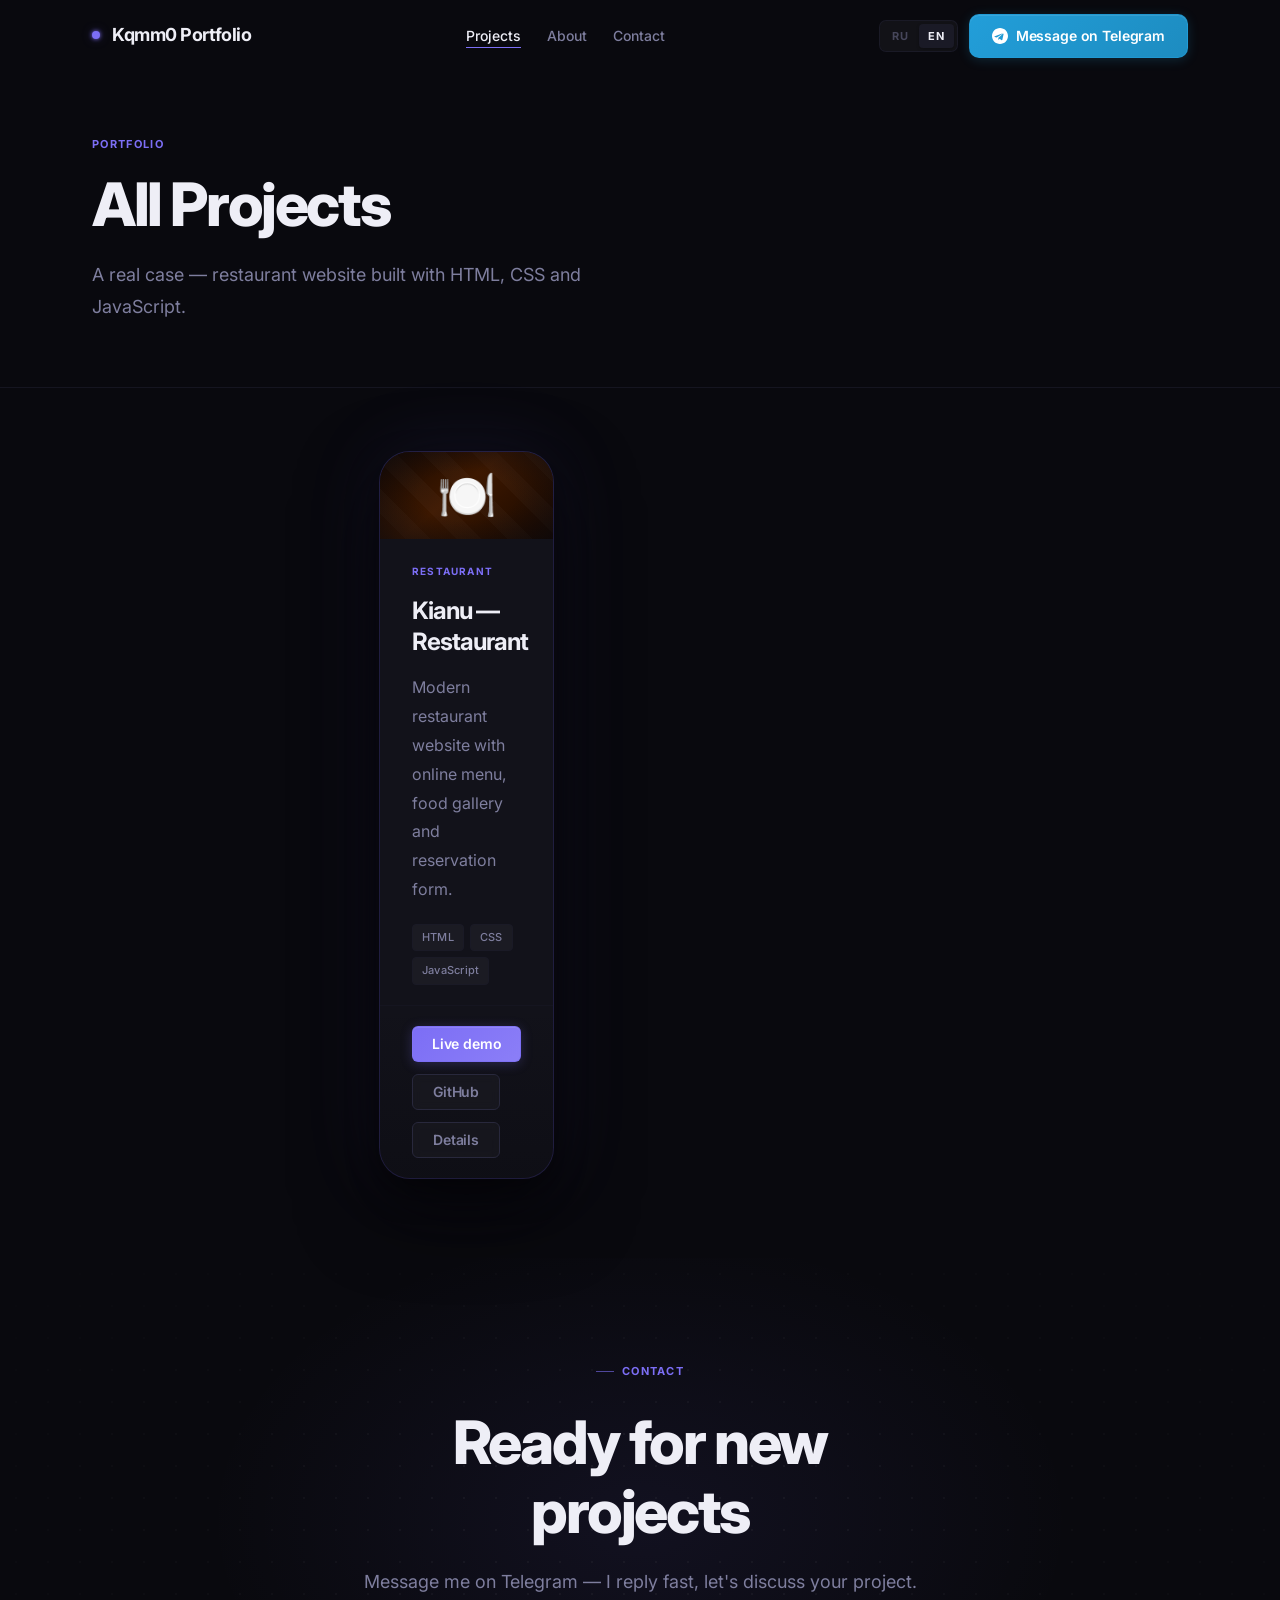
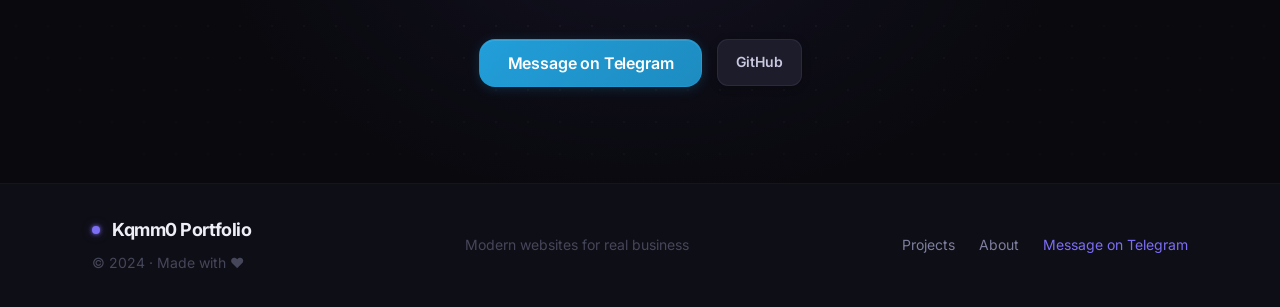
==== projects.html @ 96fc915a "portfolio initial" ====
<!DOCTYPE html>
<html lang="ru">
<head>
  <meta charset="UTF-8">
  <meta name="viewport" content="width=device-width, initial-scale=1.0">
  <meta name="description" content="Все проекты веб-разработчика. Лендинги, бизнес-сайты, сайты для ресторанов.">

  <title>Проекты — Dev Portfolio</title>

  <link rel="icon" href="data:image/svg+xml,<svg xmlns='http://www.w3.org/2000/svg' viewBox='0 0 100 100'><circle cx='50' cy='50' r='45' fill='%237c6ef5'/><text y='.9em' x='50%' text-anchor='middle' font-size='55' fill='white'>⬡</text></svg>">

  <link rel="preconnect" href="https://fonts.googleapis.com">
  <link rel="preconnect" href="https://fonts.gstatic.com" crossorigin>
  <link href="https://fonts.googleapis.com/css2?family=Inter:wght@300;400;500;600;700&display=swap" rel="stylesheet">

  <link rel="stylesheet" href="css/variables.css">
  <link rel="stylesheet" href="css/components.css">
  <link rel="stylesheet" href="css/style.css">
  <link rel="stylesheet" href="css/responsive.css">
</head>
<body>

  <!-- ============================================
       HEADER (identical to index.html)
       ============================================ -->
  <header class="header" role="banner">
    <div class="header__inner">

      <a href="index.html" class="logo" aria-label="На главную">
        <span class="logo__dot"></span>
        <span>Kqmm0 <strong>Portfolio</strong></span>
      </a>

      <nav class="nav" role="navigation" aria-label="Основная навигация">
        <ul class="nav__links">
          <li><a href="projects.html" class="nav__link active" data-i18n="nav.projects">Проекты</a></li>
          <li><a href="index.html#about" class="nav__link" data-i18n="nav.about">Обо мне</a></li>
          <li><a href="index.html#contact" class="nav__link" data-i18n="nav.contact">Контакт</a></li>
        </ul>
      </nav>

      <div class="header__actions">
        <div class="lang-switcher" role="group" aria-label="Язык / Language">
          <button class="lang-btn active" data-lang="ru" aria-label="Русский">RU</button>
          <button class="lang-btn" data-lang="en" aria-label="English">EN</button>
        </div>

        <a href="https://t.me/Wrotich" target="_blank" rel="noopener"
           class="btn btn--tg" aria-label="Написать в Telegram">
          <svg width="16" height="16" viewBox="0 0 24 24" fill="currentColor" aria-hidden="true">
            <path d="M12 0C5.373 0 0 5.373 0 12s5.373 12 12 12 12-5.373 12-12S18.627 0 12 0zm5.562 8.248l-2.018 9.51c-.145.658-.537.818-1.084.508l-3-2.21-1.447 1.394c-.16.16-.295.295-.605.295l.213-3.053 5.56-5.023c.242-.213-.054-.333-.373-.12L7.09 14.408 4.117 13.5c-.643-.204-.657-.643.136-.953l10.91-4.206c.537-.196 1.006.131.829.907z"/>
          </svg>
          <span data-i18n="nav.cta">Написать в Telegram</span>
        </a>

        <button class="burger" aria-label="Открыть меню">
          <span class="burger__line"></span>
          <span class="burger__line"></span>
          <span class="burger__line"></span>
        </button>
      </div>
    </div>
  </header>

  <!-- Mobile nav -->
  <nav class="mobile-nav" aria-label="Мобильная навигация">
    <a href="projects.html" class="mobile-nav__link" data-i18n="nav.projects">Проекты</a>
    <a href="index.html#about" class="mobile-nav__link" data-i18n="nav.about">Обо мне</a>
    <a href="index.html#contact" class="mobile-nav__link" data-i18n="nav.contact">Контакт</a>
    <a href="https://t.me/Wrotich" target="_blank" rel="noopener"
       class="btn btn--tg" style="margin-top:1.5rem;" data-i18n="nav.cta">Написать в Telegram</a>
  </nav>


  <main>

    <!-- ============================================
         PAGE HERO
         ============================================ -->
    <section class="page-hero">
      <div class="container">
        <p class="page-hero__label" data-i18n="projects.label">Портфолио</p>
        <h1 class="page-hero__title" data-i18n="projects.title">Все проекты</h1>
        <p class="page-hero__sub" data-i18n="projects.sub">
          Учебные кейсы и реальные проекты — от идеи до готового сайта.
        </p>
      </div>
    </section>


    <!-- ============================================
         PROJECTS GRID
         ============================================ -->
    <section class="projects-section" aria-labelledby="projects-grid-label">
      <div class="container">
        <h2 id="projects-grid-label" class="sr-only">Список проектов</h2>

        <!-- Single featured project — rendered by render-projects.js -->
        <div class="projects-grid projects-grid--showcase projects-grid--page-showcase"
             data-projects-grid="all" aria-live="polite">
        </div>

      </div>
    </section>


    <!-- ============================================
         BOTTOM CTA
         ============================================ -->
    <section class="contact" style="padding-block: var(--sp-24);" aria-label="Контакт">
      <div class="container">
        <div class="contact__inner">
          <span class="section-label reveal" data-i18n="contact.label">Контакт</span>
          <h2 class="contact__title reveal" data-i18n="contact.title">Готов к новым<br>проектам</h2>
          <p class="contact__sub reveal reveal-delay-1" data-i18n="contact.sub">
            Напишите мне в Telegram — отвечу быстро, обсудим ваш проект.
          </p>
          <div class="contact__links reveal reveal-delay-2">
            <a href="https://t.me/Wrotich" target="_blank" rel="noopener"
               class="btn btn--tg btn--lg" data-i18n="contact.tg">
              <svg width="20" height="20" viewBox="0 0 24 24" fill="currentColor" aria-hidden="true">
                <path d="M12 0C5.373 0 0 5.373 0 12s5.373 12 12 12 12-5.373 12-12S18.627 0 12 0zm5.562 8.248l-2.018 9.51c-.145.658-.537.818-1.084.508l-3-2.21-1.447 1.394c-.16.16-.295.295-.605.295l.213-3.053 5.56-5.023c.242-.213-.054-.333-.373-.12L7.09 14.408 4.117 13.5c-.643-.204-.657-.643.136-.953l10.91-4.206c.537-.196 1.006.131.829.907z"/>
              </svg>
              Написать в Telegram
            </a>
            <a href="https://github.com/Kqmm0" target="_blank" rel="noopener"
               class="social-link social-link--gh" data-i18n="contact.gh">
              <svg width="20" height="20" viewBox="0 0 24 24" fill="currentColor" aria-hidden="true">
                <path d="M12 0C5.374 0 0 5.373 0 12c0 5.302 3.438 9.8 8.207 11.387.599.111.793-.261.793-.577v-2.234c-3.338.726-4.033-1.416-4.033-1.416-.546-1.387-1.333-1.756-1.333-1.756-1.089-.745.083-.729.083-.729 1.205.084 1.839 1.237 1.839 1.237 1.07 1.834 2.807 1.304 3.492.997.107-.775.418-1.305.762-1.604-2.665-.305-5.467-1.334-5.467-5.931 0-1.311.469-2.381 1.236-3.221-.124-.303-.535-1.524.117-3.176 0 0 1.008-.322 3.301 1.23A11.509 11.509 0 0 1 12 5.803c1.02.005 2.047.138 3.006.404 2.291-1.552 3.297-1.23 3.297-1.23.653 1.653.242 2.874.118 3.176.77.84 1.235 1.911 1.235 3.221 0 4.609-2.807 5.624-5.479 5.921.43.372.823 1.102.823 2.222v3.293c0 .319.192.694.801.576C20.566 21.797 24 17.3 24 12c0-6.627-5.373-12-12-12z"/>
              </svg>
              GitHub
            </a>
          </div>
        </div>
      </div>
    </section>

  </main>


  <!-- ============================================
       FOOTER
       ============================================ -->
  <footer class="footer" role="contentinfo">
    <div class="container">
      <div class="footer__inner">
        <div class="footer__left">
          <a href="index.html" class="logo">
            <span class="logo__dot" aria-hidden="true"></span>
            <span>Kqmm0 <strong>Portfolio</strong></span>
          </a>
          <p class="footer__copy" data-i18n="footer.copy">© 2024 · Сделано с ♥</p>
        </div>
        <p class="footer__copy" data-i18n="footer.tagline" style="color:var(--text-muted)">
          Современные сайты для реального бизнеса
        </p>
        <nav class="footer__links" aria-label="Footer navigation">
          <a href="projects.html" class="footer__link" data-i18n="nav.projects">Проекты</a>
          <a href="index.html#about" class="footer__link" data-i18n="nav.about">Обо мне</a>
          <a href="https://t.me/Wrotich" target="_blank" rel="noopener"
             class="footer__link" style="color:var(--accent)" data-i18n="nav.cta">Telegram</a>
        </nav>
      </div>
    </div>
  </footer>

  <button class="scroll-top" aria-label="Вернуться наверх">↑</button>

  <!-- Visually hidden utility class for accessibility -->
  <style>.sr-only{position:absolute;width:1px;height:1px;padding:0;margin:-1px;overflow:hidden;clip:rect(0,0,0,0);white-space:nowrap;border:0}</style>

  <script src="data/projects-data.js"></script>
  <script src="js/utils.js"></script>
  <script src="js/i18n.js"></script>
  <script src="js/render-projects.js"></script>
  <script src="js/main.js"></script>

</body>
</html>
---- css/variables.css ----
/* ============================================
   DESIGN SYSTEM — CSS CUSTOM PROPERTIES
   ============================================ */

:root {
  /* --- Backgrounds --- */
  --bg-primary:    #09090e;
  --bg-secondary:  #0e0e16;
  --bg-card:       #12121a;
  --bg-card-hover: #17172280;
  --bg-elevated:   #1a1a26;

  /* --- Borders --- */
  --border:        #1a1a26;
  --border-soft:   #151520;
  --border-hover:  #28283c;
  --border-accent: rgba(124, 110, 245, 0.3);
  --border-accent-strong: rgba(124, 110, 245, 0.55);

  /* --- Accent — violet --- */
  --accent:        #7c6ef5;
  --accent-hover:  #9585f7;
  --accent-bright: #a89ff9;
  --accent-dim:    #5e52c0;
  --accent-soft:   rgba(124, 110, 245, 0.10);
  --accent-mid:    rgba(124, 110, 245, 0.18);
  --accent-glow:   rgba(124, 110, 245, 0.28);
  --accent-rgb:    124, 110, 245;

  /* --- Gradients --- */
  --gradient-accent:  linear-gradient(135deg, var(--accent) 0%, var(--accent-bright) 100%);
  --gradient-card:    linear-gradient(160deg, rgba(124,110,245,0.06) 0%, transparent 60%);
  --gradient-hero:    radial-gradient(ellipse 80% 60% at 60% 0%, rgba(124,110,245,0.12) 0%, transparent 70%);

  /* --- Text --- */
  --text-primary:   #eeeef6;
  --text-secondary: #7e7e9e;
  --text-muted:     #46465a;
  --text-inverse:   #09090e;

  /* --- Typography --- */
  --font:      'Inter', system-ui, -apple-system, sans-serif;
  --font-mono: 'JetBrains Mono', 'Fira Code', monospace;

  --text-xs:   0.72rem;
  --text-sm:   0.875rem;
  --text-base: 1rem;
  --text-lg:   1.125rem;
  --text-xl:   1.25rem;
  --text-2xl:  1.5rem;
  --text-3xl:  2rem;
  --text-4xl:  2.75rem;
  --text-5xl:  3.75rem;
  --text-6xl:  5rem;

  --weight-light:    300;
  --weight-normal:   400;
  --weight-medium:   500;
  --weight-semibold: 600;
  --weight-bold:     700;
  --weight-black:    800;

  --leading-tight:  1.15;
  --leading-snug:   1.3;
  --leading-normal: 1.6;
  --leading-loose:  1.8;

  --tracking-tight:  -0.04em;
  --tracking-snug:   -0.025em;
  --tracking-base:   -0.01em;
  --tracking-wide:    0.06em;

  /* --- Spacing scale --- */
  --sp-1:  0.25rem;
  --sp-2:  0.5rem;
  --sp-3:  0.75rem;
  --sp-4:  1rem;
  --sp-5:  1.25rem;
  --sp-6:  1.5rem;
  --sp-8:  2rem;
  --sp-10: 2.5rem;
  --sp-12: 3rem;
  --sp-16: 4rem;
  --sp-20: 5rem;
  --sp-24: 6rem;
  --sp-32: 8rem;

  /* --- Layout --- */
  --container-max: 1160px;
  --container-pad: clamp(1.25rem, 4vw, 2rem);
  --header-h:      72px;

  /* --- Border radius --- */
  --r-xs:   4px;
  --r-sm:   6px;
  --r-md:   10px;
  --r-lg:   16px;
  --r-xl:   22px;
  --r-2xl:  30px;
  --r-full: 9999px;

  /* --- Shadows --- */
  --shadow-xs:     0 1px 3px rgba(0,0,0,0.4);
  --shadow-sm:     0 2px 8px rgba(0,0,0,0.45);
  --shadow-md:     0 6px 24px rgba(0,0,0,0.55);
  --shadow-lg:     0 16px 48px rgba(0,0,0,0.65);
  --shadow-xl:     0 24px 64px rgba(0,0,0,0.7);
  --shadow-card:   0 8px 40px rgba(0,0,0,0.5), 0 2px 8px rgba(0,0,0,0.3);
  --shadow-accent: 0 0 48px rgba(124,110,245,0.2), 0 8px 32px rgba(124,110,245,0.12);

  /* --- Transitions --- */
  --ease:        cubic-bezier(0.22, 1, 0.36, 1);
  --ease-in:     cubic-bezier(0.4, 0, 1, 1);
  --ease-out:    cubic-bezier(0, 0, 0.2, 1);
  --t-fast:      140ms ease;
  --t-base:      240ms ease;
  --t-slow:      380ms ease;
  --t-spring:    450ms var(--ease);
  --t-spring-fast: 280ms var(--ease);
}
---- css/components.css ----
/* ============================================
   REUSABLE COMPONENTS — PREMIUM EDITION
   ============================================ */

/* =====================
   BUTTONS
   ===================== */

.btn {
  display: inline-flex;
  align-items: center;
  justify-content: center;
  gap: 8px;
  font-family: var(--font);
  font-size: var(--text-sm);
  font-weight: var(--weight-semibold);
  line-height: 1;
  letter-spacing: -0.01em;
  white-space: nowrap;
  border-radius: var(--r-md);
  padding: 13px 22px;
  border: 1px solid transparent;
  cursor: pointer;
  position: relative;
  overflow: hidden;
  text-decoration: none;
  transition:
    background var(--t-base),
    color var(--t-fast),
    border-color var(--t-fast),
    box-shadow var(--t-base),
    transform var(--t-spring-fast);
  -webkit-tap-highlight-color: transparent;
}

.btn:active { transform: scale(0.96) !important; }

/* Shine sweep pseudo — used by primary & tg */
.btn--primary::after,
.btn--tg::after {
  content: '';
  position: absolute;
  top: 0;
  left: -120%;
  width: 55%;
  height: 100%;
  background: linear-gradient(90deg, transparent, rgba(255,255,255,0.18), transparent);
  transform: skewX(-20deg);
  transition: left 550ms var(--ease);
  pointer-events: none;
}

.btn--primary:hover::after,
.btn--tg:hover::after {
  left: 160%;
}

/* --- Primary --- */
.btn--primary {
  background: linear-gradient(135deg, var(--accent) 0%, #8b7ef7 100%);
  color: #fff;
  border-color: rgba(124, 110, 245, 0.6);
  box-shadow: 0 2px 12px rgba(124,110,245,0.25), inset 0 1px 0 rgba(255,255,255,0.1);
}

.btn--primary:hover {
  background: linear-gradient(135deg, #8b7ef7 0%, var(--accent-bright) 100%);
  border-color: rgba(165, 153, 249, 0.5);
  box-shadow: 0 8px 32px rgba(124,110,245,0.45), 0 0 0 1px rgba(124,110,245,0.3), inset 0 1px 0 rgba(255,255,255,0.15);
  transform: translateY(-2px);
}

/* --- Ghost --- */
.btn--ghost {
  background: rgba(255,255,255,0.03);
  color: var(--text-secondary);
  border-color: var(--border-hover);
  backdrop-filter: blur(4px);
}

.btn--ghost:hover {
  color: var(--text-primary);
  border-color: var(--border-accent);
  background: var(--accent-soft);
  box-shadow: 0 0 0 1px rgba(124,110,245,0.15);
  transform: translateY(-1px);
}

/* --- Outline --- */
.btn--outline {
  background: transparent;
  color: var(--accent);
  border-color: var(--accent);
}

.btn--outline:hover {
  background: var(--accent);
  color: #fff;
  box-shadow: var(--shadow-accent);
  transform: translateY(-2px);
}

/* --- Telegram --- */
.btn--tg {
  background: linear-gradient(135deg, #229ED9 0%, #1d8cc0 100%);
  color: #fff;
  border-color: rgba(34, 158, 217, 0.5);
  box-shadow: 0 2px 12px rgba(34,158,217,0.2), inset 0 1px 0 rgba(255,255,255,0.1);
}

.btn--tg:hover {
  background: linear-gradient(135deg, #2ab3ef 0%, #229ED9 100%);
  box-shadow: 0 8px 32px rgba(34,158,217,0.45), 0 0 0 1px rgba(34,158,217,0.3);
  transform: translateY(-2px);
}

/* --- Sizes --- */
.btn--sm {
  font-size: var(--text-xs);
  padding: 8px 14px;
  border-radius: var(--r-sm);
  gap: 6px;
}

.btn--lg {
  font-size: var(--text-base);
  padding: 15px 28px;
  border-radius: var(--r-lg);
  gap: 10px;
}

/* =====================
   PROJECT CARD
   ===================== */

.card {
  background: var(--bg-card);
  border-radius: var(--r-xl);
  overflow: hidden;
  display: flex;
  flex-direction: column;
  position: relative;

  /* outer border via box-shadow instead of border — allows gradient hover trick */
  box-shadow: 0 0 0 1px var(--border), var(--shadow-sm);
  transition:
    box-shadow var(--t-spring),
    transform var(--t-spring);
}

/* Gradient border glow on hover */
.card::before {
  content: '';
  position: absolute;
  inset: 0;
  border-radius: var(--r-xl);
  background: var(--gradient-card);
  opacity: 0;
  transition: opacity var(--t-base);
  pointer-events: none;
  z-index: 0;
}

.card:hover {
  transform: translateY(-8px) scale(1.005);
  box-shadow:
    0 0 0 1px rgba(124,110,245,0.35),
    0 24px 64px rgba(0,0,0,0.65),
    0 8px 24px rgba(0,0,0,0.4),
    0 0 48px rgba(124,110,245,0.10);
}

.card:hover::before {
  opacity: 1;
}

/* Thumbnail */
.card__thumb {
  width: 100%;
  aspect-ratio: 16/9;
  overflow: hidden;
  position: relative;
  flex-shrink: 0;
  z-index: 1;
}

.card__thumb img {
  width: 100%;
  height: 100%;
  object-fit: cover;
  transition: transform var(--t-slow);
}

.card:hover .card__thumb img {
  transform: scale(1.06);
}

/* Bottom gradient overlay on thumb */
.card__thumb::after {
  content: '';
  position: absolute;
  bottom: 0; left: 0; right: 0;
  height: 40%;
  background: linear-gradient(to top, rgba(18,18,26,0.8) 0%, transparent 100%);
  opacity: 0;
  transition: opacity var(--t-base);
  pointer-events: none;
}

.card:hover .card__thumb::after {
  opacity: 1;
}

/* Placeholder thumbnail */
.card__thumb--placeholder {
  display: flex;
  align-items: center;
  justify-content: center;
  font-size: 3rem;
}

/* Card body */
.card__body {
  padding: var(--sp-5) var(--sp-5) var(--sp-4);
  flex: 1;
  display: flex;
  flex-direction: column;
  gap: var(--sp-3);
  position: relative;
  z-index: 1;
}

.card__category {
  font-size: 10px;
  font-weight: var(--weight-bold);
  color: var(--accent);
  text-transform: uppercase;
  letter-spacing: 0.12em;
}

.card__title {
  font-size: var(--text-xl);
  font-weight: var(--weight-bold);
  color: var(--text-primary);
  letter-spacing: var(--tracking-snug);
  line-height: var(--leading-snug);
  transition: color var(--t-fast);
}

.card:hover .card__title {
  color: #fff;
}

.card__desc {
  font-size: var(--text-sm);
  color: var(--text-secondary);
  line-height: var(--leading-loose);
  flex: 1;
}

.card__stack {
  display: flex;
  flex-wrap: wrap;
  gap: 6px;
  margin-top: var(--sp-1);
}

/* Card footer */
.card__footer {
  display: flex;
  align-items: center;
  gap: var(--sp-2);
  padding: var(--sp-4) var(--sp-5);
  border-top: 1px solid var(--border-soft);
  flex-wrap: wrap;
  position: relative;
  z-index: 1;
  background: linear-gradient(to bottom, transparent, rgba(9,9,14,0.4));
}

/* =====================
   TAGS / BADGES
   ===================== */

.tag {
  display: inline-flex;
  align-items: center;
  font-size: 11px;
  font-weight: var(--weight-medium);
  color: var(--text-secondary);
  background: rgba(255,255,255,0.04);
  border: 1px solid var(--border);
  border-radius: var(--r-xs);
  padding: 4px 9px;
  letter-spacing: 0.02em;
  transition: color var(--t-fast), background var(--t-fast), border-color var(--t-fast);
}

.tag:hover {
  color: var(--text-primary);
  background: var(--accent-soft);
  border-color: var(--border-accent);
}

.tag--accent {
  color: var(--accent-bright);
  background: var(--accent-soft);
  border-color: var(--border-accent);
}

/* =====================
   SERVICE CARD
   ===================== */

.service-card {
  background: var(--bg-card);
  border-radius: var(--r-lg);
  padding: var(--sp-6) var(--sp-5); /* uniform horizontal padding */
  display: flex;
  flex-direction: column;
  gap: 0; /* remove gap — controlled per-child with margin for pixel-perfect alignment */
  position: relative;
  overflow: hidden;
  box-shadow: 0 0 0 1px var(--border);
  transition:
    box-shadow var(--t-spring),
    transform var(--t-spring),
    background var(--t-base);
}

/* Top accent line — appears on hover */
.service-card::before {
  content: '';
  position: absolute;
  top: 0; left: 0; right: 0;
  height: 1px;
  background: linear-gradient(90deg, transparent 0%, var(--accent) 50%, transparent 100%);
  opacity: 0;
  transition: opacity var(--t-base);
}

/* Inner glow */
.service-card::after {
  content: '';
  position: absolute;
  top: -40px;
  left: 50%;
  transform: translateX(-50%);
  width: 120px;
  height: 80px;
  background: radial-gradient(ellipse, rgba(124,110,245,0.15) 0%, transparent 70%);
  opacity: 0;
  transition: opacity var(--t-slow);
  pointer-events: none;
}

.service-card:hover {
  background: var(--bg-elevated);
  box-shadow: 0 0 0 1px rgba(124,110,245,0.2), 0 12px 40px rgba(0,0,0,0.4);
  transform: translateY(-4px);
}

.service-card:hover::before {
  opacity: 1;
}

.service-card:hover::after {
  opacity: 1;
}

.service-card__icon {
  width: 46px;
  height: 46px;
  flex-shrink: 0;
  border-radius: var(--r-md);
  background: var(--accent-soft);
  border: 1px solid var(--border-accent);
  display: flex;
  align-items: center;
  justify-content: center;
  font-size: 1.2rem;
  line-height: 1;
  transition: transform var(--t-spring), background var(--t-base), box-shadow var(--t-base);
  position: relative;
  z-index: 1;
  /* fixed bottom margin → title starts at the same Y in every card */
  margin-bottom: var(--sp-5);
}

.service-card:hover .service-card__icon {
  transform: scale(1.12) rotate(-4deg);
  background: var(--accent-mid);
  box-shadow: 0 0 20px rgba(124,110,245,0.25);
}

.service-card__title {
  font-size: var(--text-base);
  font-weight: var(--weight-semibold);
  color: var(--text-primary);
  letter-spacing: var(--tracking-base);
  line-height: var(--leading-snug);   /* 1.3 — predictable line height */
  /* Reserve exactly 2 lines of space so descriptions align across all cards
     regardless of whether the title wraps: 1.3 × 2 × 1em = 2.6em          */
  min-height: 2.6em;
  margin-bottom: var(--sp-3);
  position: relative;
  z-index: 1;
}

.service-card__desc {
  font-size: var(--text-sm);
  color: var(--text-secondary);
  line-height: var(--leading-loose);
  flex: 1;          /* pushes nothing down, but fills remaining card height */
  position: relative;
  z-index: 1;
}

/* =====================
   PLACEHOLDER IMAGES
   ===================== */

.placeholder-img {
  width: 100%;
  height: 100%;
  display: flex;
  align-items: center;
  justify-content: center;
  font-size: 3rem;
  position: relative;
  overflow: hidden;
}

.placeholder-img::before {
  content: '';
  position: absolute;
  inset: 0;
  background: repeating-linear-gradient(
    45deg,
    transparent,
    transparent 18px,
    rgba(255,255,255,0.025) 18px,
    rgba(255,255,255,0.025) 36px
  );
  pointer-events: none;
}

/* Radial vignette */
.placeholder-img::after {
  content: '';
  position: absolute;
  inset: 0;
  background: radial-gradient(ellipse at center, transparent 40%, rgba(9,9,14,0.6) 100%);
  pointer-events: none;
}

.placeholder-img--restaurant {
  background: linear-gradient(140deg, #180800 0%, #3d1800 45%, #180800 100%);
}

.placeholder-img--edu {
  background: linear-gradient(140deg, #040c1e 0%, #0c2248 45%, #040c1e 100%);
}

.placeholder-img--landing {
  background: linear-gradient(140deg, #0a0016 0%, #250040 45%, #0a0016 100%);
}

.placeholder-img--default {
  background: linear-gradient(140deg, var(--bg-secondary) 0%, var(--bg-elevated) 100%);
}

/* =====================
   SOCIAL LINK
   ===================== */

.social-link {
  display: inline-flex;
  align-items: center;
  gap: var(--sp-2);
  font-size: var(--text-sm);
  font-weight: var(--weight-medium);
  color: var(--text-secondary);
  padding: 11px 18px;
  border-radius: var(--r-md);
  box-shadow: 0 0 0 1px var(--border);
  background: var(--bg-card);
  transition:
    color var(--t-fast),
    box-shadow var(--t-base),
    background var(--t-fast),
    transform var(--t-spring-fast);
}

.social-link:hover {
  color: var(--text-primary);
  background: var(--bg-elevated);
  box-shadow: 0 0 0 1px var(--border-hover), 0 4px 16px rgba(0,0,0,0.3);
  transform: translateY(-2px);
}

.social-link--tg:hover {
  color: #4cc9f8;
  box-shadow: 0 0 0 1px rgba(34,158,217,0.35), 0 4px 20px rgba(34,158,217,0.15);
}

.social-link--gh {
  color: #c8c8e0;
  font-weight: var(--weight-semibold);
  background: #1c1c2a;
  box-shadow: 0 0 0 1px #2a2a3e, 0 2px 8px rgba(0,0,0,0.35);
}

.social-link--gh:hover {
  color: #ffffff;
  background: #22223a;
  box-shadow:
    0 0 0 1px #3a3a56,
    0 0 18px rgba(180,170,255,0.10),
    0 6px 20px rgba(0,0,0,0.4);
  transform: translateY(-3px);
}

/* =====================
   SCROLL TO TOP
   ===================== */

.scroll-top {
  position: fixed;
  bottom: var(--sp-6);
  right: var(--sp-6);
  z-index: 50;
  width: 44px;
  height: 44px;
  border-radius: var(--r-full);
  background: var(--bg-elevated);
  box-shadow: 0 0 0 1px var(--border-hover), 0 4px 16px rgba(0,0,0,0.4);
  color: var(--text-secondary);
  display: flex;
  align-items: center;
  justify-content: center;
  cursor: pointer;
  opacity: 0;
  pointer-events: none;
  font-size: 1rem;
  transition:
    opacity var(--t-base),
    transform var(--t-spring),
    background var(--t-fast),
    color var(--t-fast),
    box-shadow var(--t-base);
}

.scroll-top.visible {
  opacity: 1;
  pointer-events: all;
}

.scroll-top:hover {
  background: var(--accent);
  box-shadow: 0 0 0 1px var(--accent), 0 8px 24px rgba(124,110,245,0.4);
  color: #fff;
  transform: translateY(-3px);
}

/* =====================
   PROJECT INFO CARD
   ===================== */

.project-info-card {
  background: var(--bg-card);
  border-radius: var(--r-lg);
  padding: var(--sp-5) var(--sp-6);
  box-shadow: 0 0 0 1px var(--border);
}

.project-info-card__title {
  font-size: 10px;
  font-weight: var(--weight-bold);
  color: var(--text-muted);
  text-transform: uppercase;
  letter-spacing: 0.12em;
  margin-bottom: var(--sp-4);
}

.project-info-card__stack {
  display: flex;
  flex-wrap: wrap;
  gap: var(--sp-2);
}

/* =====================
   LANGUAGE SWITCHER
   ===================== */

.lang-switcher {
  display: flex;
  align-items: center;
  gap: 2px;
  background: rgba(255,255,255,0.04);
  box-shadow: 0 0 0 1px var(--border);
  border-radius: var(--r-sm);
  padding: 3px;
}

.lang-btn {
  font-size: 11px;
  font-weight: var(--weight-bold);
  letter-spacing: 0.06em;
  color: var(--text-muted);
  padding: 5px 9px;
  border-radius: 4px;
  transition: color var(--t-fast), background var(--t-fast);
  cursor: pointer;
  border: none;
  background: none;
  font-family: inherit;
}

.lang-btn.active {
  color: var(--text-primary);
  background: var(--bg-elevated);
  box-shadow: 0 1px 3px rgba(0,0,0,0.3);
}

.lang-btn:hover:not(.active) {
  color: var(--text-secondary);
}

/* =====================
   BURGER MENU
   ===================== */

.burger {
  display: none;
  flex-direction: column;
  gap: 5px;
  padding: var(--sp-2);
  border-radius: var(--r-sm);
  transition: background var(--t-fast);
  cursor: pointer;
  background: none;
  border: none;
}

.burger:hover { background: rgba(255,255,255,0.05); }

.burger__line {
  width: 22px;
  height: 1.5px;
  background: var(--text-secondary);
  border-radius: 2px;
  transition: transform var(--t-base), opacity var(--t-fast), width var(--t-base);
}

.burger.open .burger__line:nth-child(1) { transform: translateY(6.5px) rotate(45deg); }
.burger.open .burger__line:nth-child(2) { opacity: 0; width: 12px; }
.burger.open .burger__line:nth-child(3) { transform: translateY(-6.5px) rotate(-45deg); }

/* =====================
   ABOUT CARD
   ===================== */

.about__card {
  background: var(--bg-card);
  border-radius: var(--r-xl);
  padding: var(--sp-6);
  box-shadow: 0 0 0 1px var(--border), var(--shadow-md);
  width: 100%;
  max-width: 380px;
}

.about__stat-list {
  display: flex;
  flex-direction: column;
  gap: var(--sp-3);
}

.about__stat {
  display: flex;
  align-items: center;
  justify-content: space-between;
  padding: var(--sp-3) var(--sp-4);
  background: var(--bg-secondary);
  border-radius: var(--r-md);
  box-shadow: 0 0 0 1px var(--border-soft);
  transition: background var(--t-fast), box-shadow var(--t-fast);
}

.about__stat:hover {
  background: var(--bg-elevated);
  box-shadow: 0 0 0 1px var(--border);
}

.about__stat-label {
  font-size: var(--text-sm);
  color: var(--text-secondary);
}

.about__stat-value {
  font-size: var(--text-sm);
  font-weight: var(--weight-semibold);
  color: var(--accent-bright);
}

/* =====================
   LOGO
   ===================== */

.logo {
  display: flex;
  align-items: center;
  gap: var(--sp-3);
  font-size: var(--text-lg);
  font-weight: var(--weight-bold);
  letter-spacing: var(--tracking-snug);
  color: var(--text-primary);
  transition: color var(--t-fast);
  flex-shrink: 0;
  text-decoration: none;
}

.logo__dot {
  display: inline-block;
  width: 8px;
  height: 8px;
  border-radius: var(--r-full);
  background: var(--accent);
  box-shadow: 0 0 12px var(--accent-glow), 0 0 4px var(--accent);
  flex-shrink: 0;
  transition: box-shadow var(--t-base);
}

.logo:hover { color: var(--accent-bright); }
.logo:hover .logo__dot {
  box-shadow: 0 0 20px var(--accent-glow), 0 0 8px var(--accent);
}

/* =====================
   MOBILE NAV
   ===================== */

.mobile-nav {
  display: none;
  position: fixed;
  inset: var(--header-h) 0 0 0;
  background: rgba(9,9,14,0.97);
  backdrop-filter: blur(24px);
  -webkit-backdrop-filter: blur(24px);
  z-index: 99;
  padding: var(--sp-8) var(--sp-6);
  flex-direction: column;
  gap: var(--sp-2);
  opacity: 0;
  pointer-events: none;
  transition: opacity var(--t-base);
  border-top: 1px solid var(--border);
}

.mobile-nav.open {
  display: flex;
  opacity: 1;
  pointer-events: all;
}

.mobile-nav__link {
  font-size: var(--text-xl);
  font-weight: var(--weight-semibold);
  color: var(--text-secondary);
  padding: var(--sp-4) 0;
  border-bottom: 1px solid var(--border-soft);
  transition: color var(--t-fast), padding-left var(--t-spring);
  letter-spacing: var(--tracking-snug);
}

.mobile-nav__link:hover {
  color: var(--text-primary);
  padding-left: var(--sp-2);
}
---- css/style.css ----
/* ============================================
   GLOBAL BASE STYLES
   variables.css, components.css, responsive.css
   loaded via <link> in HTML
   ============================================ */

/* --- Reset & Base --- */
*, *::before, *::after {
  box-sizing: border-box;
  margin: 0;
  padding: 0;
}

html {
  font-size: 16px;
  scroll-behavior: smooth;
  -webkit-text-size-adjust: 100%;
}

body {
  font-family: var(--font);
  font-size: var(--text-base);
  font-weight: var(--weight-normal);
  line-height: var(--leading-normal);
  color: var(--text-primary);
  background-color: var(--bg-primary);
  -webkit-font-smoothing: antialiased;
  -moz-osx-font-smoothing: grayscale;
  overflow-x: hidden;
}

img, video {
  display: block;
  max-width: 100%;
  height: auto;
}

a { color: inherit; text-decoration: none; }
ul, ol { list-style: none; }
button { font-family: inherit; cursor: pointer; border: none; background: none; }

/* ============================================
   LAYOUT
   ============================================ */

.container {
  width: 100%;
  max-width: var(--container-max);
  margin-inline: auto;
  padding-inline: var(--container-pad);
}

.section         { padding-block: var(--sp-24); }
.section--lg     { padding-block: var(--sp-32); }
.section--sm     { padding-block: var(--sp-16); }

/* ============================================
   HEADER
   ============================================ */

.header {
  position: fixed;
  top: 0; left: 0; right: 0;
  z-index: 100;
  height: var(--header-h);
  display: flex;
  align-items: center;
  border-bottom: 1px solid transparent;
  transition:
    background var(--t-slow),
    border-color var(--t-slow),
    backdrop-filter var(--t-slow);
}

.header.scrolled {
  background: rgba(9,9,14,0.85);
  backdrop-filter: blur(24px) saturate(160%);
  -webkit-backdrop-filter: blur(24px) saturate(160%);
  border-bottom-color: var(--border-soft);
}

.header__inner {
  display: flex;
  align-items: center;
  justify-content: space-between;
  gap: var(--sp-8);
  width: 100%;
  max-width: var(--container-max);
  margin-inline: auto;
  padding-inline: var(--container-pad);
}

/* Nav */
.nav { display: flex; align-items: center; gap: var(--sp-8); }

.nav__links {
  display: flex;
  align-items: center;
  gap: 2px;
}

.nav__link {
  font-size: var(--text-sm);
  font-weight: var(--weight-medium);
  color: var(--text-secondary);
  padding: 8px 12px;
  border-radius: var(--r-sm);
  transition: color var(--t-fast), background var(--t-fast);
  position: relative;
}

.nav__link::after {
  content: '';
  position: absolute;
  bottom: 4px; left: 12px; right: 12px;
  height: 1px;
  background: var(--accent);
  transform: scaleX(0);
  transform-origin: left;
  transition: transform var(--t-spring-fast);
}

.nav__link:hover {
  color: var(--text-primary);
  background: rgba(255,255,255,0.04);
}

.nav__link:hover::after,
.nav__link.active::after {
  transform: scaleX(1);
}

.nav__link.active { color: var(--text-primary); }

/* Header actions */
.header__actions {
  display: flex;
  align-items: center;
  gap: var(--sp-3);
}

/* ============================================
   HERO SECTION
   ============================================ */

.hero {
  min-height: 100svh;
  display: flex;
  align-items: center;
  padding-top: var(--header-h);
  position: relative;
  overflow: hidden;
}

/* Dot grid — subtle premium texture */
.hero::before {
  content: '';
  position: absolute;
  inset: 0;
  background-image: radial-gradient(
    rgba(255,255,255,0.055) 1px,
    transparent 1px
  );
  background-size: 36px 36px;
  mask-image: radial-gradient(ellipse 80% 80% at 50% 50%, black 40%, transparent 100%);
  -webkit-mask-image: radial-gradient(ellipse 80% 80% at 50% 50%, black 40%, transparent 100%);
  pointer-events: none;
  z-index: 0;
}

/* Ambient violet glow — top right */
.hero__glow-1 {
  position: absolute;
  top: -160px;
  right: -80px;
  width: 700px;
  height: 700px;
  border-radius: 50%;
  background: radial-gradient(circle, rgba(var(--accent-rgb),0.13) 0%, transparent 68%);
  pointer-events: none;
  animation: floatBlob 9s ease-in-out infinite;
  z-index: 0;
}

/* Secondary glow — bottom left */
.hero__glow-2 {
  position: absolute;
  bottom: 60px;
  left: -120px;
  width: 500px;
  height: 500px;
  border-radius: 50%;
  background: radial-gradient(circle, rgba(var(--accent-rgb),0.06) 0%, transparent 70%);
  pointer-events: none;
  animation: floatBlob 12s ease-in-out infinite reverse;
  z-index: 0;
}

@keyframes floatBlob {
  0%, 100% { transform: translate(0, 0) scale(1); }
  33%       { transform: translate(24px, -20px) scale(1.08); }
  66%       { transform: translate(-16px, 16px) scale(0.95); }
}

.hero__inner {
  position: relative;
  z-index: 1;
}

/* Animated badge */
.hero__badge {
  display: inline-flex;
  align-items: center;
  gap: 8px;
  font-size: 11px;
  font-weight: var(--weight-bold);
  letter-spacing: 0.1em;
  text-transform: uppercase;
  color: var(--accent-bright);
  background: linear-gradient(135deg, rgba(124,110,245,0.12), rgba(124,110,245,0.06));
  border: 1px solid var(--border-accent);
  border-radius: var(--r-full);
  padding: 7px 16px;
  margin-bottom: var(--sp-8);
  animation: fadeUp 0.7s var(--ease) both;
  position: relative;
  overflow: hidden;
}

/* Badge shimmer */
.hero__badge::after {
  content: '';
  position: absolute;
  top: 0; left: -100%; bottom: 0;
  width: 60%;
  background: linear-gradient(90deg, transparent, rgba(255,255,255,0.07), transparent);
  animation: badgeShimmer 3.5s ease infinite 1.5s;
}

@keyframes badgeShimmer {
  0%   { left: -100%; }
  40%  { left: 160%; }
  100% { left: 160%; }
}

.hero__badge-dot {
  width: 6px;
  height: 6px;
  border-radius: 50%;
  background: var(--accent);
  box-shadow: 0 0 8px var(--accent);
  animation: pulseDot 2.5s ease infinite;
  flex-shrink: 0;
}

@keyframes pulseDot {
  0%, 100% { opacity: 1; transform: scale(1); box-shadow: 0 0 8px var(--accent); }
  50%       { opacity: 0.6; transform: scale(0.75); box-shadow: 0 0 4px var(--accent); }
}

/* Hero title */
.hero__title {
  font-size: clamp(2.6rem, 6.5vw, var(--text-6xl));
  font-weight: var(--weight-black);
  line-height: var(--leading-tight);
  letter-spacing: var(--tracking-tight);
  color: var(--text-primary);
  max-width: 840px;
  margin-bottom: var(--sp-7);
  animation: fadeUp 0.7s var(--ease) 0.12s both;
}

/* Gradient accent on emphasized word */
.hero__title em,
.hero__title .accent {
  font-style: normal;
  background: linear-gradient(115deg, var(--accent) 0%, var(--accent-bright) 55%, #c4b8ff 100%);
  -webkit-background-clip: text;
  -webkit-text-fill-color: transparent;
  background-clip: text;
}

.hero__sub {
  font-size: clamp(var(--text-base), 1.8vw, var(--text-xl));
  color: var(--text-secondary);
  max-width: 540px;
  line-height: var(--leading-loose);
  margin-bottom: var(--sp-10);
  animation: fadeUp 0.7s var(--ease) 0.24s both;
  font-weight: var(--weight-normal);
}

/* CTA row */
.hero__actions {
  display: flex;
  align-items: center;
  flex-wrap: wrap;
  gap: var(--sp-4);
  animation: fadeUp 0.7s var(--ease) 0.36s both;
}

/* Scroll hint */
.hero__scroll {
  display: flex;
  align-items: center;
  gap: var(--sp-3);
  margin-top: var(--sp-16);
  color: var(--text-muted);
  font-size: var(--text-sm);
  animation: fadeUp 0.7s var(--ease) 0.55s both;
}

.hero__scroll-line {
  width: 36px;
  height: 1px;
  background: linear-gradient(90deg, transparent, var(--border-hover));
}

/* ============================================
   ABOUT SECTION
   ============================================ */

.about {
  background: var(--bg-secondary);
  position: relative;
  overflow: hidden;
}

.about::before {
  content: '';
  position: absolute;
  top: 0; left: 0; right: 0;
  height: 1px;
  background: linear-gradient(90deg, transparent, var(--border-hover), transparent);
}

.about::after {
  content: '';
  position: absolute;
  bottom: 0; left: 0; right: 0;
  height: 1px;
  background: linear-gradient(90deg, transparent, var(--border-hover), transparent);
}

.about__grid {
  display: grid;
  grid-template-columns: 1fr 1fr;
  gap: var(--sp-20);
  align-items: center;
}

.about__label {
  font-size: 11px;
  font-weight: var(--weight-bold);
  color: var(--accent);
  letter-spacing: 0.12em;
  text-transform: uppercase;
  margin-bottom: var(--sp-5);
}

.about__title {
  font-size: clamp(var(--text-2xl), 3.5vw, var(--text-4xl));
  font-weight: var(--weight-bold);
  letter-spacing: var(--tracking-snug);
  line-height: var(--leading-snug);
  margin-bottom: var(--sp-6);
}

.about__text {
  color: var(--text-secondary);
  line-height: var(--leading-loose);
  margin-bottom: var(--sp-4);
  font-size: var(--text-base);
}

.about__skills {
  display: flex;
  flex-wrap: wrap;
  gap: 8px;
  margin-top: var(--sp-6);
}

.about__visual {
  display: flex;
  justify-content: center;
  align-items: center;
}

/* ============================================
   FEATURED PROJECTS
   ============================================ */

.featured {
  padding-block: var(--sp-24);
}

.section-header {
  text-align: center;
  max-width: 600px;
  margin-inline: auto;
  margin-bottom: var(--sp-16);
}

.section-label {
  display: inline-flex;
  align-items: center;
  gap: 8px;
  font-size: 11px;
  font-weight: var(--weight-bold);
  letter-spacing: 0.12em;
  text-transform: uppercase;
  color: var(--accent);
  margin-bottom: var(--sp-4);
}

.section-label::before {
  content: '';
  display: inline-block;
  width: 18px;
  height: 1px;
  background: var(--accent);
  opacity: 0.6;
}

.section-title {
  font-size: clamp(var(--text-2xl), 4vw, var(--text-4xl));
  font-weight: var(--weight-bold);
  letter-spacing: var(--tracking-tight);
  line-height: var(--leading-snug);
  margin-bottom: var(--sp-4);
}

.section-sub {
  color: var(--text-secondary);
  font-size: var(--text-lg);
  line-height: var(--leading-loose);
}

.projects-grid {
  display: grid;
  grid-template-columns: repeat(auto-fill, minmax(340px, 1fr));
  gap: var(--sp-6);
}

.featured__footer {
  text-align: center;
  margin-top: var(--sp-14);
}

/* =====================
   FEATURED SHOWCASE — single dominant project card
   ===================== */

.projects-grid--showcase {
  /* Override the auto-fill grid to a single centred column */
  grid-template-columns: 1fr;
  max-width: 700px;
  margin-inline: auto;
  gap: 0; /* only one card, gap irrelevant */
}

/* Elevate the card visually */
.projects-grid--showcase .card {
  border-radius: var(--r-2xl);
  box-shadow:
    0 0 0 1px rgba(124, 110, 245, 0.18),
    0 24px 64px rgba(0, 0, 0, 0.65),
    0 8px 24px rgba(0, 0, 0, 0.4),
    0 0 60px rgba(124, 110, 245, 0.09);
}

/* Slightly more cinematic image */
.projects-grid--showcase .card__thumb {
  aspect-ratio: 16 / 8;
}

/* More generous body padding */
.projects-grid--showcase .card__body {
  padding: var(--sp-6) var(--sp-8) var(--sp-5);
  gap: var(--sp-4);
}

/* Larger title */
.projects-grid--showcase .card__title {
  font-size: var(--text-2xl);
  letter-spacing: var(--tracking-tight);
}

/* Slightly larger description */
.projects-grid--showcase .card__desc {
  font-size: var(--text-base);
}

/* More spacious footer */
.projects-grid--showcase .card__footer {
  padding: var(--sp-5) var(--sp-8);
  gap: var(--sp-3);
}

/* Bigger footer buttons */
.projects-grid--showcase .card__footer .btn {
  font-size: var(--text-sm);
  padding: 10px 20px;
}

/* On mobile: restore normal radius and padding */
@media (max-width: 480px) {
  .projects-grid--showcase {
    max-width: 100%;
  }

  .projects-grid--showcase .card {
    border-radius: var(--r-xl);
  }

  .projects-grid--showcase .card__body,
  .projects-grid--showcase .card__footer {
    padding-inline: var(--sp-5);
  }
}

/* =====================
   PAGE SHOWCASE — projects.html single-card layout
   Narrower than the hero featured (700px) — feels
   intentional and editorial rather than a grid
   that lost its siblings.
   ===================== */

.projects-grid--page-showcase {
  max-width: 520px;   /* tighter: more gallery / case-study feeling */
  padding-top: var(--sp-4);
}

/* Slightly stronger card presence on the dedicated page */
.projects-grid--page-showcase .card {
  box-shadow:
    0 0 0 1px rgba(124, 110, 245, 0.22),
    0 32px 80px rgba(0, 0, 0, 0.7),
    0 12px 32px rgba(0, 0, 0, 0.45),
    0 0 80px rgba(124, 110, 245, 0.12);
}

/* Give the projects section itself breathing room when it holds one card */
.projects-section:has(.projects-grid--page-showcase) {
  padding-block: var(--sp-12) var(--sp-20);
}

@media (max-width: 480px) {
  .projects-grid--page-showcase {
    max-width: 100%;
    padding-top: 0;
  }
}

/* ============================================
   SERVICES SECTION
   ============================================ */

.services {
  background: var(--bg-secondary);
  position: relative;
  overflow: hidden;
}

.services::before,
.services::after {
  content: '';
  position: absolute;
  left: 0; right: 0;
  height: 1px;
  background: linear-gradient(90deg, transparent, var(--border-hover), transparent);
}

.services::before { top: 0; }
.services::after  { bottom: 0; }

.services-grid {
  display: grid;
  grid-template-columns: repeat(4, 1fr); /* exactly 4 equal columns */
  gap: var(--sp-5);
  margin-top: var(--sp-12);
  align-items: stretch; /* equal card heights within each row */
  max-width: 960px;     /* constrain so cards don't grow too wide */
  margin-inline: auto;  /* centre relative to the section heading */
}

/* ============================================
   CONTACT SECTION
   ============================================ */

.contact {
  padding-block: var(--sp-32);
  position: relative;
  overflow: hidden;
  text-align: center;
}

/* Large ambient glow */
.contact::before {
  content: '';
  position: absolute;
  width: 900px;
  height: 600px;
  border-radius: 50%;
  background: radial-gradient(ellipse, rgba(var(--accent-rgb),0.08) 0%, transparent 68%);
  top: 50%;
  left: 50%;
  transform: translate(-50%,-50%);
  pointer-events: none;
}

/* Dot grid */
.contact::after {
  content: '';
  position: absolute;
  inset: 0;
  background-image: radial-gradient(rgba(255,255,255,0.04) 1px, transparent 1px);
  background-size: 32px 32px;
  mask-image: radial-gradient(ellipse 70% 80% at center, black 20%, transparent 100%);
  -webkit-mask-image: radial-gradient(ellipse 70% 80% at center, black 20%, transparent 100%);
  pointer-events: none;
}

.contact__inner {
  position: relative;
  z-index: 1;
  max-width: 640px;
  margin-inline: auto;
}

.contact__title {
  font-size: clamp(var(--text-3xl), 5vw, var(--text-5xl));
  font-weight: var(--weight-black);
  letter-spacing: var(--tracking-tight);
  line-height: var(--leading-tight);
  margin-bottom: var(--sp-5);
  margin-top: var(--sp-3);
}

.contact__sub {
  font-size: var(--text-lg);
  color: var(--text-secondary);
  margin-bottom: var(--sp-10);
  line-height: var(--leading-loose);
}

.contact__links {
  display: flex;
  justify-content: center;
  align-items: center;
  flex-wrap: wrap;
  gap: var(--sp-4);
}

/* ============================================
   FOOTER
   ============================================ */

.footer {
  border-top: 1px solid var(--border-soft);
  padding-block: var(--sp-8);
  background: var(--bg-secondary);
}

.footer__inner {
  display: flex;
  align-items: center;
  justify-content: space-between;
  gap: var(--sp-6);
  flex-wrap: wrap;
}

.footer__left {
  display: flex;
  flex-direction: column;
  gap: var(--sp-2);
}

.footer__copy {
  font-size: var(--text-sm);
  color: var(--text-muted);
}

.footer__links {
  display: flex;
  align-items: center;
  gap: var(--sp-6);
}

.footer__link {
  font-size: var(--text-sm);
  color: var(--text-secondary);
  transition: color var(--t-fast);
}

.footer__link:hover { color: var(--text-primary); }

/* ============================================
   PROJECTS PAGE
   ============================================ */

.page-hero {
  padding-top: calc(var(--header-h) + var(--sp-16));
  padding-bottom: var(--sp-16);
  border-bottom: 1px solid var(--border-soft);
  position: relative;
}

.page-hero__label {
  font-size: 11px;
  font-weight: var(--weight-bold);
  letter-spacing: 0.12em;
  text-transform: uppercase;
  color: var(--accent);
  margin-bottom: var(--sp-4);
}

.page-hero__title {
  font-size: clamp(var(--text-3xl), 5vw, var(--text-5xl));
  font-weight: var(--weight-black);
  letter-spacing: var(--tracking-tight);
  margin-bottom: var(--sp-5);
  line-height: var(--leading-tight);
}

.page-hero__sub {
  font-size: var(--text-lg);
  color: var(--text-secondary);
  max-width: 500px;
  line-height: var(--leading-loose);
}

.projects-section {
  padding-block: var(--sp-16);
}

/* ============================================
   SINGLE PROJECT PAGE
   ============================================ */

.project-hero {
  padding-top: calc(var(--header-h) + var(--sp-16));
  padding-bottom: var(--sp-12);
}

.project-hero__back {
  display: inline-flex;
  align-items: center;
  gap: var(--sp-2);
  font-size: var(--text-sm);
  font-weight: var(--weight-medium);
  color: var(--text-secondary);
  margin-bottom: var(--sp-8);
  transition: color var(--t-fast), gap var(--t-spring-fast);
  padding: 6px 0;
}

.project-hero__back:hover { color: var(--text-primary); gap: var(--sp-3); }

.project-hero__back svg { transition: transform var(--t-spring-fast); flex-shrink: 0; }
.project-hero__back:hover svg { transform: translateX(-3px); }

.project-hero__meta {
  display: flex;
  align-items: center;
  gap: var(--sp-2);
  margin-bottom: var(--sp-5);
  flex-wrap: wrap;
}

.project-hero__title {
  font-size: clamp(var(--text-3xl), 5.5vw, var(--text-5xl));
  font-weight: var(--weight-black);
  letter-spacing: var(--tracking-tight);
  line-height: var(--leading-tight);
  margin-bottom: var(--sp-5);
}

.project-hero__desc {
  font-size: var(--text-xl);
  color: var(--text-secondary);
  max-width: 620px;
  line-height: var(--leading-loose);
  margin-bottom: var(--sp-8);
}

.project-hero__actions {
  display: flex;
  flex-wrap: wrap;
  gap: var(--sp-3);
}

/* Project preview */
.project-preview {
  padding-bottom: var(--sp-12);
}

.project-preview__img {
  border-radius: var(--r-2xl);
  overflow: hidden;
  box-shadow: 0 0 0 1px var(--border), 0 32px 80px rgba(0,0,0,0.7), 0 0 80px rgba(124,110,245,0.08);
  width: 100%;
  aspect-ratio: 16/9;
  display: flex;
  align-items: center;
  justify-content: center;
  position: relative;
}

.project-preview__img img {
  width: 100%;
  height: 100%;
  object-fit: cover;
}

/* Project content */
.project-content {
  padding-block: var(--sp-16);
}

.project-content__grid {
  display: grid;
  grid-template-columns: 1fr 300px;
  gap: var(--sp-12);
  align-items: start;
}

.project-content__main h2 {
  font-size: var(--text-2xl);
  font-weight: var(--weight-bold);
  letter-spacing: var(--tracking-snug);
  margin-bottom: var(--sp-5);
}

.project-content__main p {
  color: var(--text-secondary);
  line-height: var(--leading-loose);
  margin-bottom: var(--sp-4);
  font-size: var(--text-base);
}

.project-content__main ul {
  display: flex;
  flex-direction: column;
  gap: var(--sp-3);
}

.project-content__main ul li {
  display: flex;
  align-items: flex-start;
  gap: var(--sp-3);
  color: var(--text-secondary);
  line-height: var(--leading-normal);
  font-size: var(--text-base);
}

.project-content__main ul li::before {
  content: '';
  display: inline-block;
  width: 6px;
  height: 6px;
  border-radius: 50%;
  background: var(--accent);
  flex-shrink: 0;
  margin-top: 8px;
  box-shadow: 0 0 8px rgba(124,110,245,0.5);
}

/* Sidebar */
.project-sidebar {
  position: sticky;
  top: calc(var(--header-h) + var(--sp-8));
  display: flex;
  flex-direction: column;
  gap: var(--sp-4);
}

/* Project CTA */
.project-cta {
  background: var(--bg-secondary);
  border-top: 1px solid var(--border-soft);
  padding-block: var(--sp-20);
  text-align: center;
  position: relative;
  overflow: hidden;
}

.project-cta::before {
  content: '';
  position: absolute;
  width: 600px;
  height: 400px;
  border-radius: 50%;
  background: radial-gradient(ellipse, rgba(var(--accent-rgb),0.07) 0%, transparent 70%);
  top: 50%; left: 50%;
  transform: translate(-50%, -50%);
  pointer-events: none;
}

.project-cta__title {
  font-size: clamp(var(--text-2xl), 4vw, var(--text-4xl));
  font-weight: var(--weight-bold);
  letter-spacing: var(--tracking-snug);
  margin-bottom: var(--sp-4);
  position: relative;
  z-index: 1;
}

.project-cta__sub {
  color: var(--text-secondary);
  margin-bottom: var(--sp-8);
  font-size: var(--text-lg);
  line-height: var(--leading-loose);
  position: relative;
  z-index: 1;
}

.project-cta__actions {
  display: flex;
  justify-content: center;
  flex-wrap: wrap;
  gap: var(--sp-4);
  position: relative;
  z-index: 1;
}

/* ============================================
   SECTION DIVIDERS (horizontal rules)
   ============================================ */

.section-divider {
  height: 1px;
  background: linear-gradient(90deg, transparent, var(--border-hover), transparent);
  margin-block: var(--sp-8);
  border: none;
}

/* ============================================
   ANIMATIONS
   ============================================ */

@keyframes fadeUp {
  from { opacity: 0; transform: translateY(22px); }
  to   { opacity: 1; transform: translateY(0); }
}

@keyframes fadeIn {
  from { opacity: 0; }
  to   { opacity: 1; }
}

/* Scroll-triggered reveals */
.reveal {
  opacity: 0;
  transform: translateY(28px);
  transition:
    opacity 0.65s var(--ease),
    transform 0.65s var(--ease);
}

.reveal.visible {
  opacity: 1;
  transform: translateY(0);
}

.reveal-delay-1 { transition-delay: 0.10s; }
.reveal-delay-2 { transition-delay: 0.20s; }
.reveal-delay-3 { transition-delay: 0.30s; }
.reveal-delay-4 { transition-delay: 0.40s; }

/* Accessibility */
.sr-only {
  position: absolute;
  width: 1px; height: 1px;
  padding: 0; margin: -1px;
  overflow: hidden;
  clip: rect(0,0,0,0);
  white-space: nowrap;
  border: 0;
}
---- css/responsive.css ----
/* ============================================
   RESPONSIVE STYLES
   Breakpoints: 480 | 768 | 1024 | 1280
   ============================================ */

/* --- TABLET & BELOW (≤1024px) --- */

@media (max-width: 1024px) {
  .about__grid {
    grid-template-columns: 1fr;
    gap: var(--sp-12);
  }

  .about__visual { order: -1; }
  .about__card   { max-width: 460px; width: 100%; }

  /* Services: drop to 2×2 on tablet */
  .services-grid {
    grid-template-columns: repeat(2, 1fr);
    max-width: 640px;
  }

  .project-content__grid {
    grid-template-columns: 1fr;
  }

  .project-sidebar {
    position: static;
    display: grid;
    grid-template-columns: repeat(auto-fit, minmax(220px, 1fr));
  }
}

/* --- TABLET (≤768px) --- */

@media (max-width: 768px) {
  /* Hide desktop nav, show burger */
  .nav__links { display: none; }
  .burger     { display: flex; }

  /* Shrink header TG button text */
  .header__actions .btn span { display: none; }
  .header__actions .btn svg  { display: block; }
  .header__actions .btn      { padding: 10px 12px; }

  /* Hero */
  .hero {
    min-height: 92svh;
    align-items: flex-start;
    padding-top: calc(var(--header-h) + var(--sp-12));
  }

  .hero__actions {
    flex-direction: column;
    align-items: stretch;
  }

  .hero__actions .btn {
    width: 100%;
    justify-content: center;
  }

  .hero__glow-1 { width: 400px; height: 400px; }
  .hero__glow-2 { width: 280px; height: 280px; }

  /* Sections */
  .section     { padding-block: var(--sp-16); }
  .section--lg { padding-block: var(--sp-20); }
  .featured    { padding-block: var(--sp-16); }
  .contact     { padding-block: var(--sp-20); }

  /* Grids */
  .projects-grid { grid-template-columns: 1fr; }
  /* services-grid is already 2×2 from the ≤1024px rule — keep max-width loose here */
  .services-grid { max-width: 100%; }

  /* Section header */
  .section-header { margin-bottom: var(--sp-10); }

  /* Featured footer */
  .featured__footer { margin-top: var(--sp-8); }
  .featured__footer .btn { width: 100%; justify-content: center; max-width: 280px; }

  /* Footer */
  .footer__inner {
    flex-direction: column;
    text-align: center;
    gap: var(--sp-5);
  }

  .footer__links { justify-content: center; }
  .footer__left  { align-items: center; }

  /* Contact links */
  .contact__links {
    flex-direction: column;
    align-items: center;
  }

  .contact__links .btn,
  .contact__links .social-link {
    width: 100%;
    max-width: 340px;
    justify-content: center;
  }

  /* Page hero */
  .page-hero {
    padding-top: calc(var(--header-h) + var(--sp-10));
    padding-bottom: var(--sp-10);
  }

  /* Project page */
  .project-hero__actions {
    flex-direction: column;
    align-items: stretch;
  }

  .project-hero__actions .btn {
    justify-content: center;
    width: 100%;
  }

  .project-sidebar {
    grid-template-columns: 1fr;
  }

  /* Project CTA */
  .project-cta__actions {
    flex-direction: column;
    align-items: center;
  }

  .project-cta__actions .btn {
    width: 100%;
    max-width: 340px;
    justify-content: center;
  }
}

/* --- MOBILE (≤480px) --- */

@media (max-width: 480px) {
  :root {
    --container-pad: 1.1rem;
  }

  .hero__title {
    font-size: clamp(2rem, 9vw, 2.6rem);
  }

  .hero__badge {
    font-size: 10px;
    padding: 6px 12px;
  }

  .services-grid { grid-template-columns: 1fr; }

  .card__footer {
    flex-direction: column;
    align-items: stretch;
  }

  .card__footer .btn {
    justify-content: center;
    width: 100%;
  }

  .about__card { max-width: 100%; }

  .project-preview__img { border-radius: var(--r-lg); }

  .contact__title {
    font-size: clamp(var(--text-2xl), 7vw, var(--text-3xl));
  }
}

/* --- LARGE (≥1280px) --- */

@media (min-width: 1280px) {
  .projects-grid {
    grid-template-columns: repeat(3, 1fr);
  }

  /* services-grid stays at repeat(4, 1fr) — set in base style.css */
}

/* --- MOTION PREFERENCE --- */

@media (prefers-reduced-motion: reduce) {
  *, *::before, *::after {
    animation-duration:       0.01ms !important;
    animation-iteration-count: 1 !important;
    transition-duration:      0.01ms !important;
  }
}
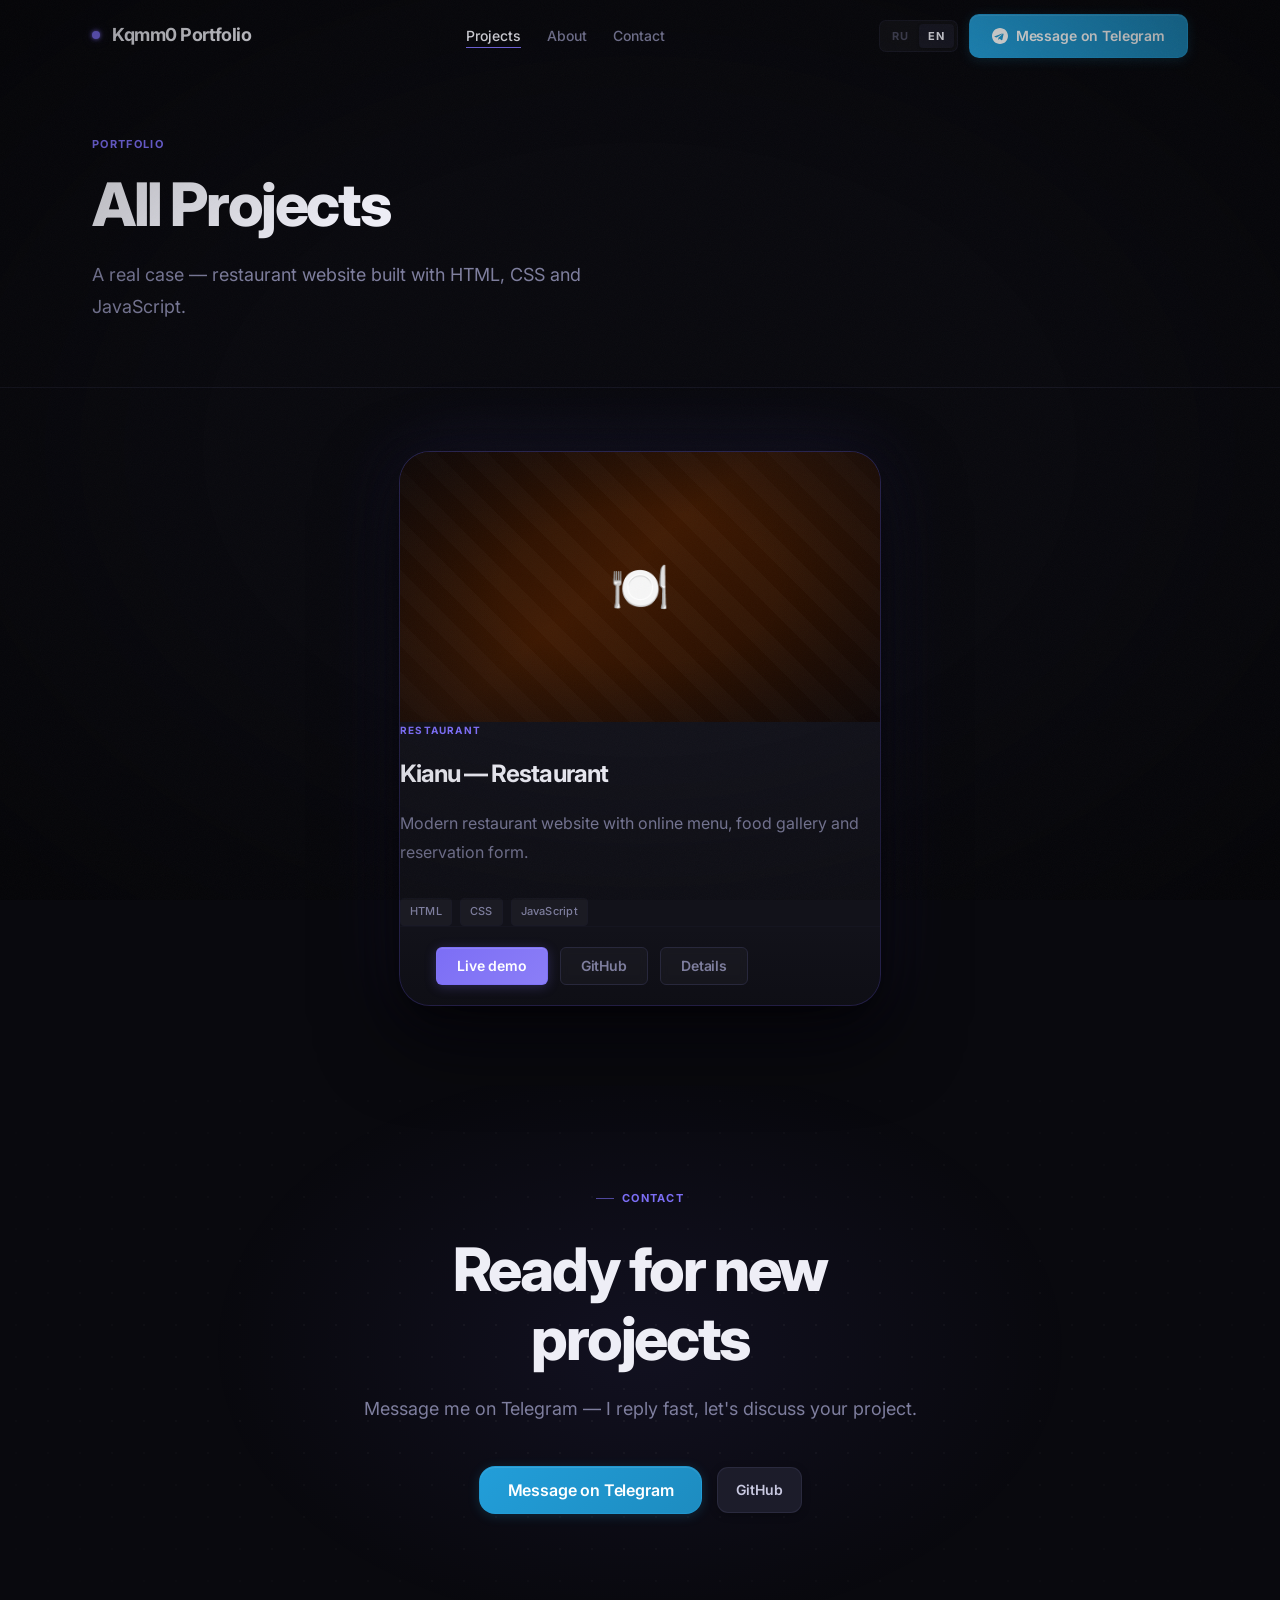
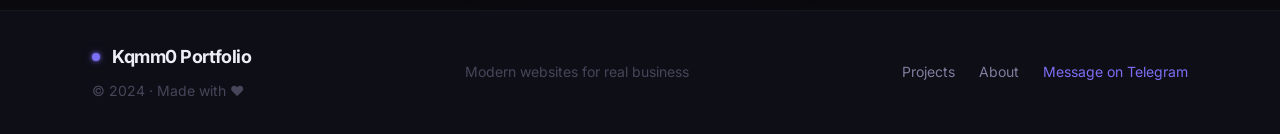
==== commit 1ffb1e91: "redesign" ====
--- a/projects.html
+++ b/projects.html
@@ -17,6 +17,7 @@
   <link rel="stylesheet" href="css/components.css">
   <link rel="stylesheet" href="css/style.css">
   <link rel="stylesheet" href="css/responsive.css">
+  <link rel="stylesheet" href="css/animations.css">
 </head>
 <body>
 
@@ -174,6 +175,8 @@
   <script src="js/i18n.js"></script>
   <script src="js/render-projects.js"></script>
   <script src="js/main.js"></script>
+  <script src="js/transitions.js"></script>
+  <script src="js/effects.js"></script>
 
 </body>
 </html>
--- a/css/style.css
+++ b/css/style.css
@@ -443,111 +443,141 @@
 }
 
 .featured__footer {
-  text-align: center;
-  margin-top: var(--sp-14);
+  display: flex;
+  justify-content: center;   /* align with the centered card below */
+  margin-top: var(--sp-10);
 }
 
 /* =====================
-   FEATURED SHOWCASE — single dominant project card
+   FEATURED SHOWCASE — single flagship project card
+   Uses flexbox (not grid) so the card can be constrained
+   by its own max-width and centered perfectly relative to
+   the section heading and page edges.
    ===================== */
 
 .projects-grid--showcase {
-  /* Override the auto-fill grid to a single centred column */
-  grid-template-columns: 1fr;
-  max-width: 700px;
-  margin-inline: auto;
-  gap: 0; /* only one card, gap irrelevant */
-}
-
-/* Elevate the card visually */
+  display: flex;             /* override inherited display:grid */
+  justify-content: center;
+  align-items: flex-start;
+  gap: 0;
+}
+
+/* The card: premium constrained width, centered via parent flex */
 .projects-grid--showcase .card {
+  width: 100%;
+  max-width: 480px;          /* flagship card width — intentional, not narrow */
   border-radius: var(--r-2xl);
+  /* Three-layer shadow: outer depth + mid lift + ambient violet glow */
   box-shadow:
-    0 0 0 1px rgba(124, 110, 245, 0.18),
-    0 24px 64px rgba(0, 0, 0, 0.65),
-    0 8px 24px rgba(0, 0, 0, 0.4),
-    0 0 60px rgba(124, 110, 245, 0.09);
-}
-
-/* Slightly more cinematic image */
+    0 0 0 1px rgba(124, 110, 245, 0.20),
+    0 28px 72px rgba(0, 0, 0, 0.68),
+    0 10px 28px rgba(0, 0, 0, 0.42),
+    0 0 64px rgba(124, 110, 245, 0.10);
+}
+
+/* Standard 16/9 thumbnail — clean at 480px (270px height) */
 .projects-grid--showcase .card__thumb {
-  aspect-ratio: 16 / 8;
-}
-
-/* More generous body padding */
+  aspect-ratio: 16 / 9;
+}
+
+/* Generous, calibrated body padding */
 .projects-grid--showcase .card__body {
-  padding: var(--sp-6) var(--sp-8) var(--sp-5);
-  gap: var(--sp-4);
-}
-
-/* Larger title */
+  /* 36px sides — text column is 408px wide (480 - 72).
+     Feels intentionally framed, not cramped to edges.  */
+  padding: var(--sp-7) 2.25rem var(--sp-6);
+  gap: var(--sp-5);          /* 20px between every child: more editorial air */
+}
+
+/* Elevated title */
 .projects-grid--showcase .card__title {
   font-size: var(--text-2xl);
+  font-weight: var(--weight-bold);
   letter-spacing: var(--tracking-tight);
-}
-
-/* Slightly larger description */
+  line-height: var(--leading-snug);
+}
+
+/* Description: restrained line length, comfortable leading */
 .projects-grid--showcase .card__desc {
   font-size: var(--text-base);
-}
-
-/* More spacious footer */
+  line-height: 1.78;         /* between snug and loose — reads easily */
+  /* Extra right-side buffer so lines don't press the edge visually */
+  padding-right: var(--sp-3);
+}
+
+/* Stack tags: connected to desc but breathes before footer */
+.projects-grid--showcase .card__stack {
+  gap: var(--sp-2);
+  margin-top: calc(var(--sp-5) - var(--sp-2)); /* net 12px above tags */
+}
+
+/* Footer: horizontal padding matches body exactly */
 .projects-grid--showcase .card__footer {
-  padding: var(--sp-5) var(--sp-8);
+  padding: var(--sp-5) 2.25rem;
   gap: var(--sp-3);
 }
 
-/* Bigger footer buttons */
+/* Buttons: sized to feel premium, not small */
 .projects-grid--showcase .card__footer .btn {
+  padding: 11px 20px;
   font-size: var(--text-sm);
-  padding: 10px 20px;
-}
-
-/* On mobile: restore normal radius and padding */
+  font-weight: var(--weight-semibold);
+}
+
+/* Section header: match card max-width so title and card
+   feel optically anchored to the same center column     */
+.featured .section-header {
+  max-width: 480px;
+}
+
+/* Mobile — full width, tighter radius and padding */
 @media (max-width: 480px) {
-  .projects-grid--showcase {
+  .projects-grid--showcase .card {
     max-width: 100%;
-  }
-
-  .projects-grid--showcase .card {
     border-radius: var(--r-xl);
   }
 
-  .projects-grid--showcase .card__body,
+  .projects-grid--showcase .card__body {
+    padding: var(--sp-5) var(--sp-6) var(--sp-4); /* 24px sides on mobile */
+    gap: var(--sp-4);
+  }
+
+  .projects-grid--showcase .card__desc {
+    padding-right: 0; /* remove extra buffer — mobile width handles it */
+  }
+
   .projects-grid--showcase .card__footer {
-    padding-inline: var(--sp-5);
+    padding: var(--sp-4) var(--sp-6); /* match body */
   }
 }
 
 /* =====================
-   PAGE SHOWCASE — projects.html single-card layout
-   Narrower than the hero featured (700px) — feels
-   intentional and editorial rather than a grid
-   that lost its siblings.
+   PAGE SHOWCASE — projects.html
+   Inherits flex centering from .projects-grid--showcase.
+   Same card width (480px) for visual consistency with
+   the homepage featured section.
+   Slightly stronger shadow for the dedicated case page.
    ===================== */
 
 .projects-grid--page-showcase {
-  max-width: 520px;   /* tighter: more gallery / case-study feeling */
   padding-top: var(--sp-4);
 }
 
-/* Slightly stronger card presence on the dedicated page */
+/* Stronger glow on dedicated projects page */
 .projects-grid--page-showcase .card {
   box-shadow:
-    0 0 0 1px rgba(124, 110, 245, 0.22),
-    0 32px 80px rgba(0, 0, 0, 0.7),
-    0 12px 32px rgba(0, 0, 0, 0.45),
-    0 0 80px rgba(124, 110, 245, 0.12);
-}
-
-/* Give the projects section itself breathing room when it holds one card */
+    0 0 0 1px rgba(124, 110, 245, 0.25),
+    0 32px 80px rgba(0, 0, 0, 0.72),
+    0 12px 32px rgba(0, 0, 0, 0.46),
+    0 0 80px rgba(124, 110, 245, 0.14);
+}
+
+/* Vertical breathing room for single-card dedicated page */
 .projects-section:has(.projects-grid--page-showcase) {
   padding-block: var(--sp-12) var(--sp-20);
 }
 
 @media (max-width: 480px) {
   .projects-grid--page-showcase {
-    max-width: 100%;
     padding-top: 0;
   }
 }
--- a/css/animations.css
+++ b/css/animations.css
@@ -0,0 +1,134 @@
+/* ============================================
+   PREMIUM ATMOSPHERE, MOTION & INTERACTION
+   Loaded last — overrides where needed.
+   ============================================ */
+
+/* ─────────────────────────────────────────────
+   Film grain — fixed cinematic texture overlay
+   ───────────────────────────────────────────── */
+body::before {
+  content: '';
+  position: fixed;
+  inset: 0;
+  pointer-events: none;
+  z-index: 9001;
+  opacity: 0.028;
+  background-image: url("data:image/svg+xml,%3Csvg xmlns='http://www.w3.org/2000/svg' width='256' height='256'%3E%3Cfilter id='n'%3E%3CfeTurbulence type='fractalNoise' baseFrequency='0.85' numOctaves='4' stitchTiles='stitch'/%3E%3C/filter%3E%3Crect width='100%25' height='100%25' filter='url(%23n)'/%3E%3C/svg%3E");
+  background-size: 200px 200px;
+}
+
+/* ─────────────────────────────────────────────
+   Edge vignette — draws the eye to the center
+   ───────────────────────────────────────────── */
+body::after {
+  content: '';
+  position: fixed;
+  inset: 0;
+  pointer-events: none;
+  z-index: 9000;
+  background: radial-gradient(
+    ellipse at 50% 50%,
+    transparent 48%,
+    rgba(0, 0, 0, 0.42) 100%
+  );
+}
+
+/* ─────────────────────────────────────────────
+   Page transition overlay
+   Injected by js/transitions.js into <body>.
+   Starts opaque, fades to clear on load.
+   On navigation: fades back to opaque, then page changes.
+   ───────────────────────────────────────────── */
+.page-overlay {
+  position: fixed;
+  inset: 0;
+  background: var(--bg-primary);
+  z-index: 9999;
+  opacity: 1;
+  pointer-events: all;
+  transition: opacity 520ms cubic-bezier(0.22, 1, 0.36, 1);
+  will-change: opacity;
+}
+
+/* Faded-out state (page is visible) */
+.page-overlay.is-visible {
+  opacity: 0;
+  pointer-events: none;
+}
+
+/* ─────────────────────────────────────────────
+   Featured card — entrance reveal
+   The card has class="card reveal" from render-projects.js.
+   The existing reveal system adds .visible on intersection.
+   We intercept at higher specificity for a richer motion.
+   ───────────────────────────────────────────── */
+.projects-grid--showcase .card {
+  opacity: 0;
+  transform: translateY(36px) scale(0.982);
+  transition:
+    opacity  0.9s cubic-bezier(0.22, 1, 0.36, 1),
+    transform 0.9s cubic-bezier(0.22, 1, 0.36, 1),
+    box-shadow var(--t-spring);
+  will-change: opacity, transform;
+}
+
+/* Revealed state — applied by utils.initReveal() */
+.projects-grid--showcase .card.visible {
+  opacity: 1;
+  transform: none;
+}
+
+/* Hover only after revealed — beats .card:hover in components.css */
+.projects-grid--showcase .card.visible:hover {
+  transform: translateY(-8px) scale(1.008) !important;
+}
+
+/* ─────────────────────────────────────────────
+   Card spotlight effect
+   A radial light that tracks the mouse cursor
+   inside the featured project card.
+   Injected as <div class="card-spotlight"> by effects.js.
+   CSS variables --sx / --sy are set from JS.
+   ───────────────────────────────────────────── */
+.card-spotlight {
+  position: absolute;
+  inset: 0;
+  border-radius: inherit;
+  pointer-events: none;
+  z-index: 2;
+  background: radial-gradient(
+    280px circle at var(--sx, 50%) var(--sy, 50%),
+    rgba(124, 110, 245, 0.09),
+    transparent 70%
+  );
+  opacity: 0;
+  transition: opacity 0.3s ease;
+}
+
+/* Reveal spotlight when hovering the card */
+.card:hover .card-spotlight {
+  opacity: 1;
+}
+
+/* ─────────────────────────────────────────────
+   Magnetic buttons
+   Class added by effects.js to .btn--primary.btn--lg
+   and .btn--tg.btn--lg.
+   Overrides transition so translate feels springy.
+   ───────────────────────────────────────────── */
+.btn--magnetic {
+  transition:
+    transform        280ms cubic-bezier(0.22, 1, 0.36, 1),
+    background       var(--t-base),
+    box-shadow       var(--t-base),
+    border-color     var(--t-fast),
+    color            var(--t-fast) !important;
+}
+
+/* ─────────────────────────────────────────────
+   Section reveal — stagger for about stats card
+   ───────────────────────────────────────────── */
+.about__visual.visible .about__stat:nth-child(1) { transition-delay: 0.05s; }
+.about__visual.visible .about__stat:nth-child(2) { transition-delay: 0.12s; }
+.about__visual.visible .about__stat:nth-child(3) { transition-delay: 0.19s; }
+.about__visual.visible .about__stat:nth-child(4) { transition-delay: 0.26s; }
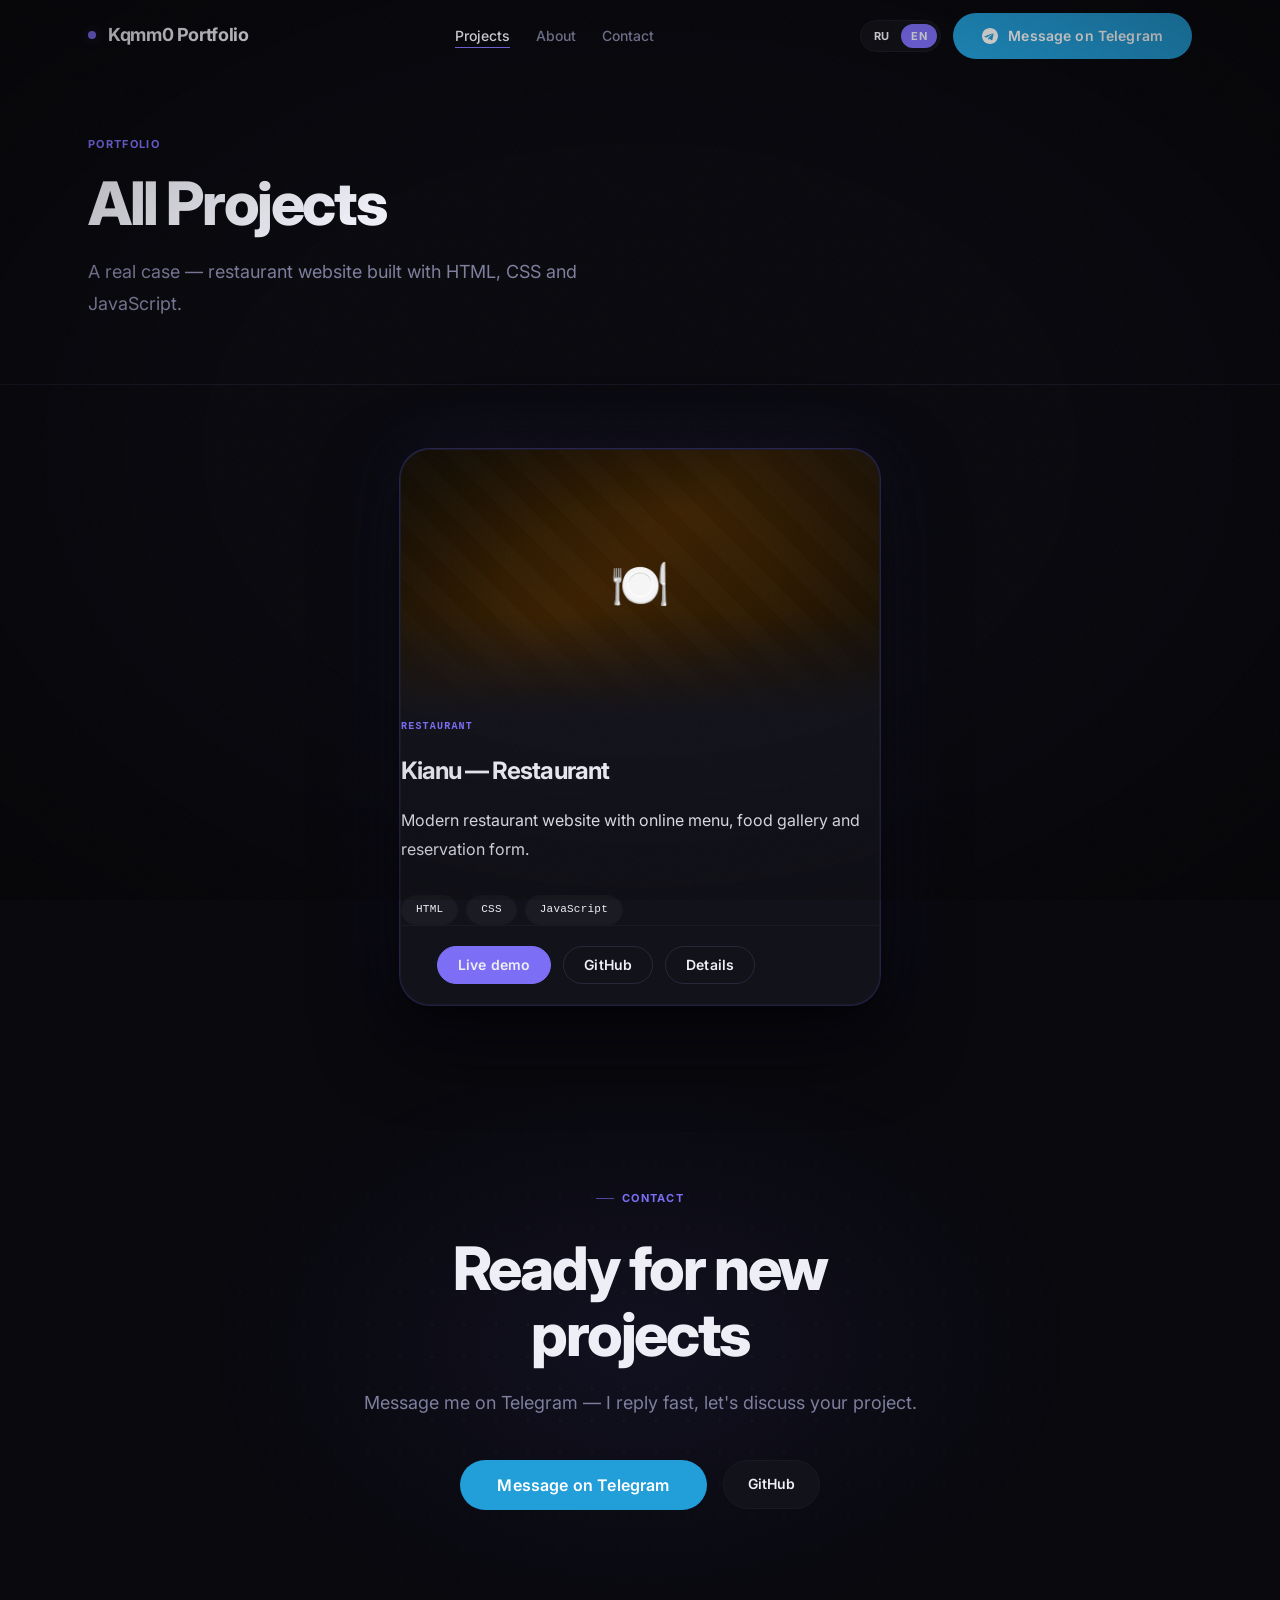
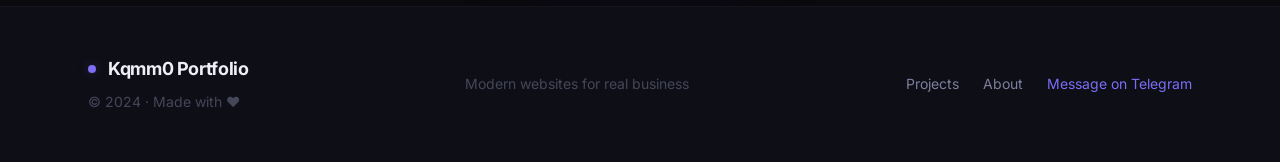
==== commit c35c41f0: "fix: add missing CSS for redesigned sections, remove cursor effects The HTML redesign introduced new" ====
--- a/projects.html
+++ b/projects.html
@@ -176,7 +176,6 @@
   <script src="js/render-projects.js"></script>
   <script src="js/main.js"></script>
   <script src="js/transitions.js"></script>
-  <script src="js/effects.js"></script>
 
 </body>
 </html>
--- a/css/variables.css
+++ b/css/variables.css
@@ -1,5 +1,6 @@
 /* ============================================
    DESIGN SYSTEM — CSS CUSTOM PROPERTIES
+   Premium cinematic dark portfolio
    ============================================ */
 
 :root {
@@ -42,16 +43,19 @@
   --font:      'Inter', system-ui, -apple-system, sans-serif;
   --font-mono: 'JetBrains Mono', 'Fira Code', monospace;
 
-  --text-xs:   0.72rem;
-  --text-sm:   0.875rem;
-  --text-base: 1rem;
-  --text-lg:   1.125rem;
-  --text-xl:   1.25rem;
-  --text-2xl:  1.5rem;
-  --text-3xl:  2rem;
-  --text-4xl:  2.75rem;
-  --text-5xl:  3.75rem;
-  --text-6xl:  5rem;
+  /* Extended scale for cinematic headings */
+  --text-xs:   0.72rem;    /* 11.5px */
+  --text-sm:   0.875rem;   /* 14px */
+  --text-base: 1rem;       /* 16px */
+  --text-lg:   1.125rem;   /* 18px */
+  --text-xl:   1.25rem;    /* 20px */
+  --text-2xl:  1.5rem;     /* 24px */
+  --text-3xl:  2rem;       /* 32px */
+  --text-4xl:  2.75rem;    /* 44px */
+  --text-5xl:  3.75rem;    /* 60px */
+  --text-6xl:  5rem;       /* 80px */
+  --text-7xl:  6rem;       /* 96px — hero scale */
+  --text-8xl:  8rem;       /* 128px — massive display */
 
   --weight-light:    300;
   --weight-normal:   400;
@@ -60,15 +64,18 @@
   --weight-bold:     700;
   --weight-black:    800;
 
-  --leading-tight:  1.15;
+  --leading-none:   1.0;
+  --leading-tight:  1.1;
   --leading-snug:   1.3;
   --leading-normal: 1.6;
   --leading-loose:  1.8;
 
-  --tracking-tight:  -0.04em;
-  --tracking-snug:   -0.025em;
-  --tracking-base:   -0.01em;
-  --tracking-wide:    0.06em;
+  --tracking-tighter: -0.06em;
+  --tracking-tight:   -0.04em;
+  --tracking-snug:    -0.025em;
+  --tracking-base:    -0.01em;
+  --tracking-wide:     0.06em;
+  --tracking-wider:    0.12em;
 
   /* --- Spacing scale --- */
   --sp-1:  0.25rem;
@@ -84,10 +91,12 @@
   --sp-20: 5rem;
   --sp-24: 6rem;
   --sp-32: 8rem;
+  --sp-40: 10rem;
+  --sp-48: 12rem;
 
   /* --- Layout --- */
-  --container-max: 1160px;
-  --container-pad: clamp(1.25rem, 4vw, 2rem);
+  --container-max: 1200px;
+  --container-pad: clamp(1.5rem, 5vw, 3rem);
   --header-h:      72px;
 
   /* --- Border radius --- */
--- a/css/components.css
+++ b/css/components.css
@@ -1,5 +1,5 @@
 /* ============================================
-   REUSABLE COMPONENTS — PREMIUM EDITION
+   COMPONENTS — 2025 AWWWARDS
    ============================================ */
 
 /* =====================
@@ -10,122 +10,77 @@
   display: inline-flex;
   align-items: center;
   justify-content: center;
-  gap: 8px;
-  font-family: var(--font);
+  gap: 10px;
+  font-family: var(--font-display);
   font-size: var(--text-sm);
-  font-weight: var(--weight-semibold);
+  font-weight: 600;
   line-height: 1;
-  letter-spacing: -0.01em;
+  letter-spacing: 0.01em;
   white-space: nowrap;
-  border-radius: var(--r-md);
-  padding: 13px 22px;
+  border-radius: var(--r-full);
+  padding: 14px 28px;
   border: 1px solid transparent;
   cursor: pointer;
   position: relative;
   overflow: hidden;
   text-decoration: none;
   transition:
-    background var(--t-base),
-    color var(--t-fast),
-    border-color var(--t-fast),
-    box-shadow var(--t-base),
-    transform var(--t-spring-fast);
+    background var(--t-base) var(--ease),
+    color var(--t-fast) ease,
+    border-color var(--t-fast) ease,
+    box-shadow var(--t-base) var(--ease),
+    transform var(--t-base) var(--ease);
   -webkit-tap-highlight-color: transparent;
 }
 
-.btn:active { transform: scale(0.96) !important; }
-
-/* Shine sweep pseudo — used by primary & tg */
-.btn--primary::after,
-.btn--tg::after {
-  content: '';
-  position: absolute;
-  top: 0;
-  left: -120%;
-  width: 55%;
-  height: 100%;
-  background: linear-gradient(90deg, transparent, rgba(255,255,255,0.18), transparent);
-  transform: skewX(-20deg);
-  transition: left 550ms var(--ease);
-  pointer-events: none;
-}
-
-.btn--primary:hover::after,
-.btn--tg:hover::after {
-  left: 160%;
-}
-
-/* --- Primary --- */
+.btn:active { transform: scale(0.97) !important; }
+
+/* Primary — accent filled */
 .btn--primary {
-  background: linear-gradient(135deg, var(--accent) 0%, #8b7ef7 100%);
+  background: var(--accent);
+  color: var(--accent-text);
+  border-color: var(--accent);
+}
+.btn--primary:hover {
+  background: var(--accent-hover);
+  box-shadow: 0 0 30px var(--accent-glow), 0 8px 20px rgba(0,0,0,0.3);
+  transform: translateY(-2px);
+}
+
+/* Ghost — outlined */
+.btn--ghost {
+  background: transparent;
+  color: var(--text-2);
+  border-color: var(--border-hover);
+}
+.btn--ghost:hover {
+  color: var(--text-1);
+  border-color: var(--accent);
+  background: var(--accent-dim);
+  transform: translateY(-1px);
+}
+
+/* Telegram */
+.btn--tg {
+  background: #229ED9;
   color: #fff;
-  border-color: rgba(124, 110, 245, 0.6);
-  box-shadow: 0 2px 12px rgba(124,110,245,0.25), inset 0 1px 0 rgba(255,255,255,0.1);
-}
-
-.btn--primary:hover {
-  background: linear-gradient(135deg, #8b7ef7 0%, var(--accent-bright) 100%);
-  border-color: rgba(165, 153, 249, 0.5);
-  box-shadow: 0 8px 32px rgba(124,110,245,0.45), 0 0 0 1px rgba(124,110,245,0.3), inset 0 1px 0 rgba(255,255,255,0.15);
+  border-color: rgba(34, 158, 217, 0.4);
+}
+.btn--tg:hover {
+  background: #2ab3ef;
+  box-shadow: 0 8px 28px rgba(34,158,217,0.3);
   transform: translateY(-2px);
 }
 
-/* --- Ghost --- */
-.btn--ghost {
-  background: rgba(255,255,255,0.03);
-  color: var(--text-secondary);
-  border-color: var(--border-hover);
-  backdrop-filter: blur(4px);
-}
-
-.btn--ghost:hover {
-  color: var(--text-primary);
-  border-color: var(--border-accent);
-  background: var(--accent-soft);
-  box-shadow: 0 0 0 1px rgba(124,110,245,0.15);
-  transform: translateY(-1px);
-}
-
-/* --- Outline --- */
-.btn--outline {
-  background: transparent;
-  color: var(--accent);
-  border-color: var(--accent);
-}
-
-.btn--outline:hover {
-  background: var(--accent);
-  color: #fff;
-  box-shadow: var(--shadow-accent);
-  transform: translateY(-2px);
-}
-
-/* --- Telegram --- */
-.btn--tg {
-  background: linear-gradient(135deg, #229ED9 0%, #1d8cc0 100%);
-  color: #fff;
-  border-color: rgba(34, 158, 217, 0.5);
-  box-shadow: 0 2px 12px rgba(34,158,217,0.2), inset 0 1px 0 rgba(255,255,255,0.1);
-}
-
-.btn--tg:hover {
-  background: linear-gradient(135deg, #2ab3ef 0%, #229ED9 100%);
-  box-shadow: 0 8px 32px rgba(34,158,217,0.45), 0 0 0 1px rgba(34,158,217,0.3);
-  transform: translateY(-2px);
-}
-
-/* --- Sizes --- */
+/* Sizes */
 .btn--sm {
   font-size: var(--text-xs);
-  padding: 8px 14px;
-  border-radius: var(--r-sm);
+  padding: 9px 18px;
   gap: 6px;
 }
-
 .btn--lg {
   font-size: var(--text-base);
-  padding: 15px 28px;
-  border-radius: var(--r-lg);
+  padding: 16px 36px;
   gap: 10px;
 }
 
@@ -140,121 +95,76 @@
   display: flex;
   flex-direction: column;
   position: relative;
-
-  /* outer border via box-shadow instead of border — allows gradient hover trick */
-  box-shadow: 0 0 0 1px var(--border), var(--shadow-sm);
+  border: 1px solid var(--border);
   transition:
-    box-shadow var(--t-spring),
-    transform var(--t-spring);
-}
-
-/* Gradient border glow on hover */
-.card::before {
-  content: '';
-  position: absolute;
-  inset: 0;
-  border-radius: var(--r-xl);
-  background: var(--gradient-card);
-  opacity: 0;
-  transition: opacity var(--t-base);
-  pointer-events: none;
-  z-index: 0;
+    border-color var(--t-slow) var(--ease),
+    transform var(--t-slow) var(--ease),
+    box-shadow var(--t-slow) var(--ease);
 }
 
 .card:hover {
-  transform: translateY(-8px) scale(1.005);
-  box-shadow:
-    0 0 0 1px rgba(124,110,245,0.35),
-    0 24px 64px rgba(0,0,0,0.65),
-    0 8px 24px rgba(0,0,0,0.4),
-    0 0 48px rgba(124,110,245,0.10);
-}
-
-.card:hover::before {
-  opacity: 1;
-}
-
-/* Thumbnail */
+  transform: translateY(-6px);
+  border-color: var(--border-accent);
+  box-shadow: 0 24px 64px rgba(0,0,0,0.5), 0 0 0 1px var(--border-accent);
+}
+
 .card__thumb {
   width: 100%;
   aspect-ratio: 16/9;
   overflow: hidden;
   position: relative;
   flex-shrink: 0;
-  z-index: 1;
-}
-
+  background: var(--bg-elevated);
+}
 .card__thumb img {
   width: 100%;
   height: 100%;
   object-fit: cover;
-  transition: transform var(--t-slow);
-}
-
+  transition: transform 0.8s var(--ease);
+}
 .card:hover .card__thumb img {
-  transform: scale(1.06);
-}
-
-/* Bottom gradient overlay on thumb */
+  transform: scale(1.05);
+}
+
 .card__thumb::after {
   content: '';
   position: absolute;
   bottom: 0; left: 0; right: 0;
   height: 40%;
-  background: linear-gradient(to top, rgba(18,18,26,0.8) 0%, transparent 100%);
-  opacity: 0;
-  transition: opacity var(--t-base);
+  background: linear-gradient(to top, var(--bg-card) 0%, transparent 100%);
   pointer-events: none;
 }
 
-.card:hover .card__thumb::after {
-  opacity: 1;
-}
-
-/* Placeholder thumbnail */
-.card__thumb--placeholder {
-  display: flex;
-  align-items: center;
-  justify-content: center;
-  font-size: 3rem;
-}
-
-/* Card body */
 .card__body {
-  padding: var(--sp-5) var(--sp-5) var(--sp-4);
+  padding: var(--sp-5);
   flex: 1;
   display: flex;
   flex-direction: column;
   gap: var(--sp-3);
-  position: relative;
-  z-index: 1;
 }
 
 .card__category {
+  font-family: var(--font-mono);
   font-size: 10px;
-  font-weight: var(--weight-bold);
+  font-weight: 600;
   color: var(--accent);
   text-transform: uppercase;
   letter-spacing: 0.12em;
 }
 
 .card__title {
+  font-family: var(--font-display);
   font-size: var(--text-xl);
-  font-weight: var(--weight-bold);
-  color: var(--text-primary);
-  letter-spacing: var(--tracking-snug);
-  line-height: var(--leading-snug);
-  transition: color var(--t-fast);
-}
-
-.card:hover .card__title {
-  color: #fff;
+  font-weight: 600;
+  color: var(--text-1);
+  letter-spacing: -0.01em;
+  line-height: 1.2;
 }
 
 .card__desc {
   font-size: var(--text-sm);
-  color: var(--text-secondary);
-  line-height: var(--leading-loose);
+  color: var(--text-2);
+  line-height: 1.7;
   flex: 1;
 }
 
@@ -262,158 +172,213 @@
   display: flex;
   flex-wrap: wrap;
   gap: 6px;
-  margin-top: var(--sp-1);
-}
-
-/* Card footer */
+}
+
 .card__footer {
   display: flex;
   align-items: center;
   gap: var(--sp-2);
   padding: var(--sp-4) var(--sp-5);
-  border-top: 1px solid var(--border-soft);
+  border-top: 1px solid var(--border);
   flex-wrap: wrap;
+}
+
+/* =====================
+   WORK GRID — Editorial (Featured)
+   ===================== */
+
+.work-grid {
+  display: grid;
+  grid-template-columns: 1fr 1.3fr;
+  gap: var(--sp-10);
+  align-items: center;
+  padding: var(--sp-16) 0;
+  border-bottom: 1px solid var(--border);
+}
+.work-grid:last-child {
+  border-bottom: none;
+}
+
+.work-info {
+  display: flex;
+  flex-direction: column;
+  gap: var(--sp-5);
+}
+
+.work-info h2 {
+  font-family: var(--font-display);
+  font-size: clamp(var(--text-2xl), 3vw, var(--text-4xl));
+  font-weight: 500;
+  color: var(--text-1);
+  letter-spacing: -0.03em;
+  line-height: 1.1;
+}
+
+.work-tags {
+  display: flex;
+  flex-wrap: wrap;
+  gap: var(--sp-2);
+}
+
+.work-tags span {
+  font-family: var(--font-mono);
+  font-size: 10px;
+  font-weight: 500;
+  color: var(--text-2);
+  background: rgba(255,255,255,0.04);
+  border: 1px solid var(--border);
+  border-radius: var(--r-full);
+  padding: 5px 14px;
+  letter-spacing: 0.04em;
+  text-transform: uppercase;
+}
+
+.work-desc {
+  font-size: var(--text-base);
+  color: var(--text-2);
+  line-height: 1.7;
+  max-width: 460px;
+}
+
+.work-links {
+  display: flex;
+  gap: var(--sp-5);
+}
+
+.work-links a {
+  font-family: var(--font-display);
+  font-size: var(--text-sm);
+  font-weight: 600;
+  color: var(--accent);
+  text-decoration: none;
   position: relative;
-  z-index: 1;
-  background: linear-gradient(to bottom, transparent, rgba(9,9,14,0.4));
-}
-
-/* =====================
-   TAGS / BADGES
+  padding-bottom: 2px;
+  transition: color var(--t-fast) ease;
+}
+.work-links a::after {
+  content: '';
+  position: absolute;
+  bottom: 0; left: 0;
+  width: 100%; height: 1px;
+  background: var(--accent);
+  transform: scaleX(0);
+  transform-origin: left;
+  transition: transform 0.4s var(--ease);
+}
+.work-links a:hover::after { transform: scaleX(1); }
+.work-links a:hover { color: var(--accent-hover); }
+
+/* Work visual */
+.work-visual {
+  position: relative;
+  border-radius: var(--r-xl);
+  overflow: hidden;
+  aspect-ratio: 16/10;
+  background: var(--bg-elevated);
+  border: 1px solid var(--border);
+}
+.work-visual img {
+  width: 100%;
+  height: 100%;
+  object-fit: cover;
+  transition: transform 0.8s var(--ease);
+}
+.work-visual:hover img {
+  transform: scale(1.04);
+}
+
+/* =====================
+   TAGS
    ===================== */
 
 .tag {
   display: inline-flex;
   align-items: center;
+  font-family: var(--font-mono);
   font-size: 11px;
-  font-weight: var(--weight-medium);
-  color: var(--text-secondary);
+  font-weight: 500;
+  color: var(--text-2);
   background: rgba(255,255,255,0.04);
   border: 1px solid var(--border);
-  border-radius: var(--r-xs);
-  padding: 4px 9px;
+  border-radius: var(--r-full);
+  padding: 5px 14px;
   letter-spacing: 0.02em;
-  transition: color var(--t-fast), background var(--t-fast), border-color var(--t-fast);
-}
-
+  transition: all var(--t-fast) ease;
+}
 .tag:hover {
-  color: var(--text-primary);
-  background: var(--accent-soft);
+  color: var(--text-1);
+  background: var(--accent-dim);
   border-color: var(--border-accent);
 }
-
 .tag--accent {
-  color: var(--accent-bright);
-  background: var(--accent-soft);
+  color: var(--accent);
+  background: var(--accent-dim);
   border-color: var(--border-accent);
 }
 
 /* =====================
-   SERVICE CARD
-   ===================== */
-
-.service-card {
-  background: var(--bg-card);
-  border-radius: var(--r-lg);
-  padding: var(--sp-6) var(--sp-5); /* uniform horizontal padding */
-  display: flex;
-  flex-direction: column;
-  gap: 0; /* remove gap — controlled per-child with margin for pixel-perfect alignment */
-  position: relative;
-  overflow: hidden;
-  box-shadow: 0 0 0 1px var(--border);
-  transition:
-    box-shadow var(--t-spring),
-    transform var(--t-spring),
-    background var(--t-base);
-}
-
-/* Top accent line — appears on hover */
-.service-card::before {
-  content: '';
-  position: absolute;
-  top: 0; left: 0; right: 0;
-  height: 1px;
-  background: linear-gradient(90deg, transparent 0%, var(--accent) 50%, transparent 100%);
-  opacity: 0;
-  transition: opacity var(--t-base);
-}
-
-/* Inner glow */
-.service-card::after {
-  content: '';
-  position: absolute;
-  top: -40px;
-  left: 50%;
-  transform: translateX(-50%);
-  width: 120px;
-  height: 80px;
-  background: radial-gradient(ellipse, rgba(124,110,245,0.15) 0%, transparent 70%);
-  opacity: 0;
-  transition: opacity var(--t-slow);
-  pointer-events: none;
-}
-
-.service-card:hover {
-  background: var(--bg-elevated);
-  box-shadow: 0 0 0 1px rgba(124,110,245,0.2), 0 12px 40px rgba(0,0,0,0.4);
-  transform: translateY(-4px);
-}
-
-.service-card:hover::before {
-  opacity: 1;
-}
-
-.service-card:hover::after {
-  opacity: 1;
-}
-
-.service-card__icon {
-  width: 46px;
-  height: 46px;
-  flex-shrink: 0;
-  border-radius: var(--r-md);
-  background: var(--accent-soft);
-  border: 1px solid var(--border-accent);
-  display: flex;
-  align-items: center;
-  justify-content: center;
-  font-size: 1.2rem;
-  line-height: 1;
-  transition: transform var(--t-spring), background var(--t-base), box-shadow var(--t-base);
-  position: relative;
-  z-index: 1;
-  /* fixed bottom margin → title starts at the same Y in every card */
-  margin-bottom: var(--sp-5);
-}
-
-.service-card:hover .service-card__icon {
-  transform: scale(1.12) rotate(-4deg);
-  background: var(--accent-mid);
-  box-shadow: 0 0 20px rgba(124,110,245,0.25);
-}
-
-.service-card__title {
-  font-size: var(--text-base);
-  font-weight: var(--weight-semibold);
-  color: var(--text-primary);
-  letter-spacing: var(--tracking-base);
-  line-height: var(--leading-snug);   /* 1.3 — predictable line height */
-  /* Reserve exactly 2 lines of space so descriptions align across all cards
-     regardless of whether the title wraps: 1.3 × 2 × 1em = 2.6em          */
-  min-height: 2.6em;
-  margin-bottom: var(--sp-3);
-  position: relative;
-  z-index: 1;
-}
-
-.service-card__desc {
-  font-size: var(--text-sm);
-  color: var(--text-secondary);
-  line-height: var(--leading-loose);
-  flex: 1;          /* pushes nothing down, but fills remaining card height */
-  position: relative;
-  z-index: 1;
+   SERVICE ROW
+   ===================== */
+
+.service-row {
+  display: grid;
+  grid-template-columns: 60px 1fr 1.2fr;
+  align-items: center;
+  gap: var(--sp-4);
+  padding: clamp(1.5rem, 3vw, 2.5rem) 0;
+  border-bottom: 1px solid var(--border);
+  transition: background var(--t-base) ease;
+  cursor: default;
+}
+.service-row:first-child {
+  border-top: 1px solid var(--border);
+}
+.service-row:hover {
+  background: var(--accent-dim);
+}
+
+.service-num {
+  font-family: var(--font-mono);
+  font-size: var(--text-xs);
+  font-weight: 500;
+  letter-spacing: 0.08em;
+  color: var(--text-3);
+}
+
+.service-title {
+  font-family: var(--font-display);
+  font-size: clamp(1.25rem, 2.5vw, 2rem);
+  font-weight: 500;
+  color: var(--text-1);
+  letter-spacing: -0.02em;
+  transition: color var(--t-fast) ease;
+}
+.service-row:hover .service-title {
+  color: var(--accent);
+}
+
+.service-details {
+  display: flex;
+  flex-wrap: wrap;
+  gap: var(--sp-2);
+  justify-content: flex-end;
+}
+.service-details span {
+  font-family: var(--font-mono);
+  font-size: 10px;
+  font-weight: 500;
+  color: var(--text-3);
+  background: rgba(255,255,255,0.03);
+  border: 1px solid var(--border);
+  border-radius: var(--r-full);
+  padding: 4px 12px;
+  letter-spacing: 0.04em;
+  text-transform: uppercase;
+  transition: all var(--t-fast) ease;
+}
+.service-row:hover .service-details span {
+  color: var(--text-2);
+  border-color: var(--border-hover);
 }
 
 /* =====================
@@ -430,95 +395,25 @@
   position: relative;
   overflow: hidden;
 }
-
 .placeholder-img::before {
   content: '';
   position: absolute;
   inset: 0;
-  background: repeating-linear-gradient(
-    45deg,
-    transparent,
-    transparent 18px,
-    rgba(255,255,255,0.025) 18px,
-    rgba(255,255,255,0.025) 36px
-  );
+  background: repeating-linear-gradient(45deg, transparent, transparent 20px, rgba(255,255,255,0.015) 20px, rgba(255,255,255,0.015) 40px);
   pointer-events: none;
 }
-
-/* Radial vignette */
 .placeholder-img::after {
   content: '';
   position: absolute;
   inset: 0;
-  background: radial-gradient(ellipse at center, transparent 40%, rgba(9,9,14,0.6) 100%);
+  background: radial-gradient(ellipse at center, transparent 40%, rgba(10,10,10,0.6) 100%);
   pointer-events: none;
 }
-
 .placeholder-img--restaurant {
-  background: linear-gradient(140deg, #180800 0%, #3d1800 45%, #180800 100%);
-}
-
-.placeholder-img--edu {
-  background: linear-gradient(140deg, #040c1e 0%, #0c2248 45%, #040c1e 100%);
-}
-
-.placeholder-img--landing {
-  background: linear-gradient(140deg, #0a0016 0%, #250040 45%, #0a0016 100%);
-}
-
+  background: linear-gradient(140deg, #1a0f00 0%, #3a2000 45%, #1a0f00 100%);
+}
 .placeholder-img--default {
-  background: linear-gradient(140deg, var(--bg-secondary) 0%, var(--bg-elevated) 100%);
-}
-
-/* =====================
-   SOCIAL LINK
-   ===================== */
-
-.social-link {
-  display: inline-flex;
-  align-items: center;
-  gap: var(--sp-2);
-  font-size: var(--text-sm);
-  font-weight: var(--weight-medium);
-  color: var(--text-secondary);
-  padding: 11px 18px;
-  border-radius: var(--r-md);
-  box-shadow: 0 0 0 1px var(--border);
-  background: var(--bg-card);
-  transition:
-    color var(--t-fast),
-    box-shadow var(--t-base),
-    background var(--t-fast),
-    transform var(--t-spring-fast);
-}
-
-.social-link:hover {
-  color: var(--text-primary);
-  background: var(--bg-elevated);
-  box-shadow: 0 0 0 1px var(--border-hover), 0 4px 16px rgba(0,0,0,0.3);
-  transform: translateY(-2px);
-}
-
-.social-link--tg:hover {
-  color: #4cc9f8;
-  box-shadow: 0 0 0 1px rgba(34,158,217,0.35), 0 4px 20px rgba(34,158,217,0.15);
-}
-
-.social-link--gh {
-  color: #c8c8e0;
-  font-weight: var(--weight-semibold);
-  background: #1c1c2a;
-  box-shadow: 0 0 0 1px #2a2a3e, 0 2px 8px rgba(0,0,0,0.35);
-}
-
-.social-link--gh:hover {
-  color: #ffffff;
-  background: #22223a;
-  box-shadow:
-    0 0 0 1px #3a3a56,
-    0 0 18px rgba(180,170,255,0.10),
-    0 6px 20px rgba(0,0,0,0.4);
-  transform: translateY(-3px);
+  background: linear-gradient(140deg, var(--bg-alt) 0%, var(--bg-elevated) 100%);
 }
 
 /* =====================
@@ -527,67 +422,68 @@
 
 .scroll-top {
   position: fixed;
-  bottom: var(--sp-6);
-  right: var(--sp-6);
+  bottom: var(--sp-8);
+  right: var(--sp-8);
   z-index: 50;
   width: 44px;
   height: 44px;
   border-radius: var(--r-full);
-  background: var(--bg-elevated);
-  box-shadow: 0 0 0 1px var(--border-hover), 0 4px 16px rgba(0,0,0,0.4);
-  color: var(--text-secondary);
+  background: var(--bg-card);
+  border: 1px solid var(--border);
+  color: var(--text-2);
   display: flex;
   align-items: center;
   justify-content: center;
   cursor: pointer;
   opacity: 0;
   pointer-events: none;
+  transform: translateY(16px);
   font-size: 1rem;
   transition:
-    opacity var(--t-base),
-    transform var(--t-spring),
-    background var(--t-fast),
-    color var(--t-fast),
-    box-shadow var(--t-base);
-}
-
+    opacity var(--t-base) ease,
+    transform var(--t-slow) var(--ease),
+    background var(--t-fast) ease,
+    color var(--t-fast) ease,
+    border-color var(--t-fast) ease;
+}
 .scroll-top.visible {
   opacity: 1;
   pointer-events: all;
-}
-
+  transform: translateY(0);
+}
 .scroll-top:hover {
+  background: var(--accent-dim);
+  border-color: var(--border-accent);
+  color: var(--accent);
+}
+
+/* =====================
+   LOGO
+   ===================== */
+
+.logo {
+  display: flex;
+  align-items: center;
+  gap: var(--sp-3);
+  font-family: var(--font-display);
+  font-size: var(--text-lg);
+  font-weight: 700;
+  letter-spacing: -0.02em;
+  color: var(--text-1);
+  transition: color var(--t-fast) ease;
+  flex-shrink: 0;
+  text-decoration: none;
+}
+.logo__dot {
+  display: inline-block;
+  width: 8px;
+  height: 8px;
+  border-radius: var(--r-full);
   background: var(--accent);
-  box-shadow: 0 0 0 1px var(--accent), 0 8px 24px rgba(124,110,245,0.4);
-  color: #fff;
-  transform: translateY(-3px);
-}
-
-/* =====================
-   PROJECT INFO CARD
-   ===================== */
-
-.project-info-card {
-  background: var(--bg-card);
-  border-radius: var(--r-lg);
-  padding: var(--sp-5) var(--sp-6);
-  box-shadow: 0 0 0 1px var(--border);
-}
-
-.project-info-card__title {
-  font-size: 10px;
-  font-weight: var(--weight-bold);
-  color: var(--text-muted);
-  text-transform: uppercase;
-  letter-spacing: 0.12em;
-  margin-bottom: var(--sp-4);
-}
-
-.project-info-card__stack {
-  display: flex;
-  flex-wrap: wrap;
-  gap: var(--sp-2);
-}
+  box-shadow: 0 0 12px var(--accent-glow);
+  flex-shrink: 0;
+}
+.logo:hover { color: var(--accent); }
 
 /* =====================
    LANGUAGE SWITCHER
@@ -598,33 +494,30 @@
   align-items: center;
   gap: 2px;
   background: rgba(255,255,255,0.04);
-  box-shadow: 0 0 0 1px var(--border);
-  border-radius: var(--r-sm);
+  border: 1px solid var(--border);
+  border-radius: var(--r-full);
   padding: 3px;
 }
-
 .lang-btn {
+  font-family: var(--font-display);
   font-size: 11px;
-  font-weight: var(--weight-bold);
-  letter-spacing: 0.06em;
-  color: var(--text-muted);
-  padding: 5px 9px;
-  border-radius: 4px;
-  transition: color var(--t-fast), background var(--t-fast);
+  font-weight: 700;
+  letter-spacing: 0.04em;
+  color: var(--text-3);
+  padding: 5px 10px;
+  border-radius: var(--r-full);
+  transition: color var(--t-fast) ease, background var(--t-fast) ease;
   cursor: pointer;
   border: none;
   background: none;
   font-family: inherit;
 }
-
 .lang-btn.active {
-  color: var(--text-primary);
-  background: var(--bg-elevated);
-  box-shadow: 0 1px 3px rgba(0,0,0,0.3);
-}
-
+  color: var(--accent-text);
+  background: var(--accent);
+}
 .lang-btn:hover:not(.active) {
-  color: var(--text-secondary);
+  color: var(--text-2);
 }
 
 /* =====================
@@ -637,24 +530,21 @@
   gap: 5px;
   padding: var(--sp-2);
   border-radius: var(--r-sm);
-  transition: background var(--t-fast);
+  transition: background var(--t-fast) ease;
   cursor: pointer;
   background: none;
   border: none;
 }
-
 .burger:hover { background: rgba(255,255,255,0.05); }
-
 .burger__line {
   width: 22px;
   height: 1.5px;
-  background: var(--text-secondary);
+  background: var(--text-2);
   border-radius: 2px;
-  transition: transform var(--t-base), opacity var(--t-fast), width var(--t-base);
-}
-
+  transition: transform var(--t-base) var(--ease), opacity var(--t-fast) ease;
+}
 .burger.open .burger__line:nth-child(1) { transform: translateY(6.5px) rotate(45deg); }
-.burger.open .burger__line:nth-child(2) { opacity: 0; width: 12px; }
+.burger.open .burger__line:nth-child(2) { opacity: 0; }
 .burger.open .burger__line:nth-child(3) { transform: translateY(-6.5px) rotate(-45deg); }
 
 /* =====================
@@ -664,76 +554,39 @@
 .about__card {
   background: var(--bg-card);
   border-radius: var(--r-xl);
-  padding: var(--sp-6);
-  box-shadow: 0 0 0 1px var(--border), var(--shadow-md);
+  padding: var(--sp-8);
+  border: 1px solid var(--border);
   width: 100%;
-  max-width: 380px;
-}
-
+  max-width: 400px;
+}
 .about__stat-list {
   display: flex;
   flex-direction: column;
   gap: var(--sp-3);
 }
-
 .about__stat {
   display: flex;
   align-items: center;
   justify-content: space-between;
   padding: var(--sp-3) var(--sp-4);
-  background: var(--bg-secondary);
+  background: var(--bg-alt);
   border-radius: var(--r-md);
-  box-shadow: 0 0 0 1px var(--border-soft);
-  transition: background var(--t-fast), box-shadow var(--t-fast);
-}
-
+  border: 1px solid var(--border);
+  transition: background var(--t-fast) ease, border-color var(--t-fast) ease;
+}
 .about__stat:hover {
   background: var(--bg-elevated);
-  box-shadow: 0 0 0 1px var(--border);
-}
-
+  border-color: var(--border-hover);
+}
 .about__stat-label {
   font-size: var(--text-sm);
-  color: var(--text-secondary);
-}
-
+  color: var(--text-2);
+}
 .about__stat-value {
+  font-family: var(--font-display);
   font-size: var(--text-sm);
-  font-weight: var(--weight-semibold);
-  color: var(--accent-bright);
-}
-
-/* =====================
-   LOGO
-   ===================== */
-
-.logo {
-  display: flex;
-  align-items: center;
-  gap: var(--sp-3);
-  font-size: var(--text-lg);
-  font-weight: var(--weight-bold);
-  letter-spacing: var(--tracking-snug);
-  color: var(--text-primary);
-  transition: color var(--t-fast);
-  flex-shrink: 0;
-  text-decoration: none;
-}
-
-.logo__dot {
-  display: inline-block;
-  width: 8px;
-  height: 8px;
-  border-radius: var(--r-full);
-  background: var(--accent);
-  box-shadow: 0 0 12px var(--accent-glow), 0 0 4px var(--accent);
-  flex-shrink: 0;
-  transition: box-shadow var(--t-base);
-}
-
-.logo:hover { color: var(--accent-bright); }
-.logo:hover .logo__dot {
-  box-shadow: 0 0 20px var(--accent-glow), 0 0 8px var(--accent);
+  font-weight: 600;
+  color: var(--accent);
 }
 
 /* =====================
@@ -744,7 +597,7 @@
   display: none;
   position: fixed;
   inset: var(--header-h) 0 0 0;
-  background: rgba(9,9,14,0.97);
+  background: rgba(10, 10, 10, 0.97);
   backdrop-filter: blur(24px);
   -webkit-backdrop-filter: blur(24px);
   z-index: 99;
@@ -753,27 +606,115 @@
   gap: var(--sp-2);
   opacity: 0;
   pointer-events: none;
-  transition: opacity var(--t-base);
+  transition: opacity var(--t-base) ease;
   border-top: 1px solid var(--border);
 }
-
 .mobile-nav.open {
   display: flex;
   opacity: 1;
   pointer-events: all;
 }
-
 .mobile-nav__link {
-  font-size: var(--text-xl);
-  font-weight: var(--weight-semibold);
-  color: var(--text-secondary);
+  font-family: var(--font-display);
+  font-size: clamp(1.25rem, 4vw, 1.75rem);
+  font-weight: 500;
+  color: var(--text-2);
   padding: var(--sp-4) 0;
-  border-bottom: 1px solid var(--border-soft);
-  transition: color var(--t-fast), padding-left var(--t-spring);
-  letter-spacing: var(--tracking-snug);
-}
-
+  border-bottom: 1px solid var(--border);
+  transition: color var(--t-fast) ease, padding-left var(--t-base) var(--ease);
+  letter-spacing: -0.01em;
+  text-decoration: none;
+}
 .mobile-nav__link:hover {
-  color: var(--text-primary);
-  padding-left: var(--sp-2);
-}
+  color: var(--accent);
+  padding-left: var(--sp-3);
+}
+
+/* =====================
+   SCROLL PROGRESS
+   ===================== */
+
+.scroll-progress {
+  position: fixed;
+  top: 0;
+  left: 0;
+  height: 2px;
+  background: var(--accent);
+  transform-origin: left;
+  transform: scaleX(0);
+  z-index: 1000;
+  pointer-events: none;
+  width: 100%;
+}
+
+/* =====================
+   CUSTOM CURSOR
+   ===================== */
+
+.cursor-dot,
+.cursor-ring {
+  position: fixed;
+  pointer-events: none;
+  z-index: 9999;
+  border-radius: 50%;
+  top: 0; left: 0;
+  mix-blend-mode: difference;
+}
+.cursor-dot {
+  width: 6px;
+  height: 6px;
+  background: #fff;
+}
+.cursor-ring {
+  width: 36px;
+  height: 36px;
+  border: 1px solid rgba(255,255,255,0.4);
+  transition: width 0.3s var(--ease), height 0.3s var(--ease);
+}
+.cursor-ring.hover {
+  width: 56px;
+  height: 56px;
+}
+
+/* =====================
+   SOCIAL LINK
+   ===================== */
+
+.social-link {
+  display: inline-flex;
+  align-items: center;
+  gap: var(--sp-2);
+  font-family: var(--font-display);
+  font-size: var(--text-sm);
+  font-weight: 600;
+  color: var(--text-2);
+  padding: 12px 24px;
+  border-radius: var(--r-full);
+  border: 1px solid var(--border);
+  background: var(--bg-card);
+  transition:
+    color var(--t-fast) ease,
+    border-color var(--t-base) ease,
+    background var(--t-fast) ease,
+    transform var(--t-base) var(--ease);
+  text-decoration: none;
+}
+.social-link:hover {
+  color: var(--text-1);
+  background: var(--bg-elevated);
+  border-color: var(--border-hover);
+  transform: translateY(-2px);
+}
+
+/* =====================
+   UI TEXT
+   ===================== */
+
+.ui-text {
+  font-family: var(--font-mono);
+  font-size: var(--text-xs);
+  font-weight: 500;
+  letter-spacing: 0.12em;
+  text-transform: uppercase;
+  color: var(--text-3);
+}
--- a/css/style.css
+++ b/css/style.css
@@ -688,7 +688,7 @@
 
 .footer {
   border-top: 1px solid var(--border-soft);
-  padding-block: var(--sp-8);
+  padding-block: var(--sp-12);
   background: var(--bg-secondary);
 }
 
@@ -966,6 +966,289 @@
 }
 
 /* ============================================
+   SHARED — UI LABEL (editorial section label)
+   ============================================ */
+
+.ui-label {
+  display: block;
+  font-size: 11px;
+  font-weight: var(--weight-bold);
+  letter-spacing: 0.12em;
+  text-transform: uppercase;
+  color: var(--accent);
+  margin-bottom: var(--sp-5);
+}
+
+/* ============================================
+   BUTTON — XL SIZE
+   ============================================ */
+
+.btn--xl {
+  font-size: var(--text-lg);
+  padding: 18px 36px;
+  border-radius: var(--r-lg);
+  gap: 10px;
+}
+
+/* ============================================
+   SHOWCASE — featured case study (index.html)
+   Two-column editorial split: info + visual
+   ============================================ */
+
+.showcase {
+  padding-block: var(--sp-24);
+}
+
+.showcase__grid {
+  display: grid;
+  grid-template-columns: 1fr 1fr;
+  gap: var(--sp-16);
+  align-items: center;
+  margin-top: var(--sp-8);
+}
+
+.showcase__info {
+  display: flex;
+  flex-direction: column;
+  gap: var(--sp-5);
+}
+
+.showcase__title {
+  font-size: clamp(var(--text-3xl), 4.5vw, var(--text-5xl));
+  font-weight: var(--weight-black);
+  letter-spacing: var(--tracking-tight);
+  line-height: var(--leading-tight);
+  color: var(--text-primary);
+}
+
+.showcase__tags {
+  display: flex;
+  flex-wrap: wrap;
+  gap: var(--sp-2);
+}
+
+.showcase__tags span {
+  font-size: 11px;
+  font-weight: var(--weight-medium);
+  color: var(--text-secondary);
+  background: rgba(255,255,255,0.04);
+  border: 1px solid var(--border);
+  border-radius: var(--r-xs);
+  padding: 4px 10px;
+  letter-spacing: 0.02em;
+}
+
+.showcase__desc {
+  font-size: var(--text-base);
+  color: var(--text-secondary);
+  line-height: var(--leading-loose);
+  max-width: 480px;
+}
+
+.showcase__links {
+  display: flex;
+  flex-wrap: wrap;
+  gap: var(--sp-4);
+  margin-top: var(--sp-2);
+}
+
+.showcase__links a {
+  font-size: var(--text-sm);
+  font-weight: var(--weight-semibold);
+  color: var(--accent-bright);
+  padding: 10px 0;
+  position: relative;
+  transition: color var(--t-fast);
+}
+
+.showcase__links a:hover {
+  color: #fff;
+}
+
+.showcase__links a::after {
+  content: '';
+  position: absolute;
+  bottom: 6px;
+  left: 0;
+  right: 0;
+  height: 1px;
+  background: var(--accent);
+  opacity: 0.4;
+  transform: scaleX(0);
+  transform-origin: left;
+  transition: transform var(--t-spring-fast);
+}
+
+.showcase__links a:hover::after {
+  transform: scaleX(1);
+}
+
+/* Visual column */
+.showcase__visual {
+  display: flex;
+  justify-content: center;
+  align-items: center;
+}
+
+.showcase__img-wrap {
+  width: 100%;
+  aspect-ratio: 4 / 3;
+  border-radius: var(--r-2xl);
+  overflow: hidden;
+  box-shadow:
+    0 0 0 1px var(--border),
+    0 24px 64px rgba(0,0,0,0.6),
+    0 0 48px rgba(124,110,245,0.08);
+}
+
+/* "All projects" link below showcase */
+.showcase__all {
+  display: flex;
+  justify-content: center;
+  margin-top: var(--sp-12);
+}
+
+/* ============================================
+   CAPABILITIES — numbered editorial rows
+   ============================================ */
+
+.capabilities {
+  background: var(--bg-secondary);
+  position: relative;
+  overflow: hidden;
+}
+
+.capabilities::before,
+.capabilities::after {
+  content: '';
+  position: absolute;
+  left: 0; right: 0;
+  height: 1px;
+  background: linear-gradient(90deg, transparent, var(--border-hover), transparent);
+}
+
+.capabilities::before { top: 0; }
+.capabilities::after  { bottom: 0; }
+
+.capabilities__title {
+  font-size: clamp(var(--text-2xl), 4vw, var(--text-4xl));
+  font-weight: var(--weight-bold);
+  letter-spacing: var(--tracking-tight);
+  line-height: var(--leading-snug);
+  margin-bottom: var(--sp-12);
+}
+
+.capabilities__list {
+  display: flex;
+  flex-direction: column;
+  border-top: 1px solid var(--border-hover);
+}
+
+.cap-row {
+  display: grid;
+  grid-template-columns: 64px 1fr 1.5fr;
+  gap: var(--sp-8);
+  align-items: baseline;
+  padding-block: var(--sp-8);
+  border-bottom: 1px solid var(--border-hover);
+  transition: background var(--t-fast);
+}
+
+.cap-row:hover {
+  background: rgba(255,255,255,0.015);
+}
+
+.cap-row__num {
+  font-family: var(--font-mono);
+  font-size: var(--text-sm);
+  font-weight: var(--weight-bold);
+  color: var(--accent);
+  letter-spacing: 0.04em;
+}
+
+.cap-row__title {
+  font-size: var(--text-xl);
+  font-weight: var(--weight-semibold);
+  color: var(--text-primary);
+  letter-spacing: var(--tracking-snug);
+  line-height: var(--leading-snug);
+}
+
+.cap-row__desc {
+  font-size: var(--text-base);
+  color: var(--text-secondary);
+  line-height: var(--leading-loose);
+}
+
+/* ============================================
+   CTA SECTION — dramatic cinematic closing
+   ============================================ */
+
+.cta-section {
+  padding-block: var(--sp-32);
+  position: relative;
+  overflow: hidden;
+  text-align: center;
+}
+
+/* Large ambient glow */
+.cta-section::before {
+  content: '';
+  position: absolute;
+  width: 900px;
+  height: 600px;
+  border-radius: 50%;
+  background: radial-gradient(ellipse, rgba(var(--accent-rgb),0.08) 0%, transparent 68%);
+  top: 50%;
+  left: 50%;
+  transform: translate(-50%,-50%);
+  pointer-events: none;
+}
+
+/* Dot grid */
+.cta-section::after {
+  content: '';
+  position: absolute;
+  inset: 0;
+  background-image: radial-gradient(rgba(255,255,255,0.04) 1px, transparent 1px);
+  background-size: 32px 32px;
+  mask-image: radial-gradient(ellipse 70% 80% at center, black 20%, transparent 100%);
+  -webkit-mask-image: radial-gradient(ellipse 70% 80% at center, black 20%, transparent 100%);
+  pointer-events: none;
+}
+
+.cta-section__inner {
+  position: relative;
+  z-index: 1;
+  max-width: 640px;
+  margin-inline: auto;
+}
+
+.cta-section__title {
+  font-size: clamp(var(--text-3xl), 5vw, var(--text-5xl));
+  font-weight: var(--weight-black);
+  letter-spacing: var(--tracking-tight);
+  line-height: var(--leading-tight);
+  margin-bottom: var(--sp-5);
+  margin-top: var(--sp-3);
+}
+
+.cta-section__sub {
+  font-size: var(--text-lg);
+  color: var(--text-secondary);
+  margin-bottom: var(--sp-10);
+  line-height: var(--leading-loose);
+}
+
+.cta-section__links {
+  display: flex;
+  justify-content: center;
+  align-items: center;
+  flex-wrap: wrap;
+  gap: var(--sp-4);
+}
+
+/* ============================================
    ANIMATIONS
    ============================================ */
 
--- a/css/responsive.css
+++ b/css/responsive.css
@@ -13,6 +13,24 @@
 
   .about__visual { order: -1; }
   .about__card   { max-width: 460px; width: 100%; }
+
+  /* Showcase: stack to 1 column */
+  .showcase__grid {
+    grid-template-columns: 1fr;
+    gap: var(--sp-10);
+  }
+
+  .showcase__visual { order: -1; }
+
+  /* Capabilities: 2-column rows */
+  .cap-row {
+    grid-template-columns: 48px 1fr;
+    gap: var(--sp-4);
+  }
+
+  .cap-row__desc {
+    grid-column: 2;
+  }
 
   /* Services: drop to 2×2 on tablet */
   .services-grid {
@@ -64,10 +82,12 @@
   .hero__glow-2 { width: 280px; height: 280px; }
 
   /* Sections */
-  .section     { padding-block: var(--sp-16); }
-  .section--lg { padding-block: var(--sp-20); }
-  .featured    { padding-block: var(--sp-16); }
-  .contact     { padding-block: var(--sp-20); }
+  .section      { padding-block: var(--sp-16); }
+  .section--lg  { padding-block: var(--sp-20); }
+  .featured     { padding-block: var(--sp-16); }
+  .showcase     { padding-block: var(--sp-16); }
+  .contact      { padding-block: var(--sp-20); }
+  .cta-section  { padding-block: var(--sp-20); }
 
   /* Grids */
   .projects-grid { grid-template-columns: 1fr; }
@@ -104,6 +124,44 @@
     justify-content: center;
   }
 
+  /* CTA section links */
+  .cta-section__links {
+    flex-direction: column;
+    align-items: center;
+  }
+
+  .cta-section__links .btn,
+  .cta-section__links .social-link {
+    width: 100%;
+    max-width: 340px;
+    justify-content: center;
+  }
+
+  /* Showcase links */
+  .showcase__links {
+    justify-content: center;
+  }
+
+  .showcase__desc {
+    text-align: center;
+    margin-inline: auto;
+  }
+
+  .showcase__info {
+    align-items: center;
+    text-align: center;
+  }
+
+  .showcase__tags {
+    justify-content: center;
+  }
+
+  .showcase__all .btn {
+    width: 100%;
+    max-width: 280px;
+    justify-content: center;
+  }
+
   /* Page hero */
   .page-hero {
     padding-top: calc(var(--header-h) + var(--sp-10));
@@ -172,6 +230,30 @@
 
   .contact__title {
     font-size: clamp(var(--text-2xl), 7vw, var(--text-3xl));
+  }
+
+  .cta-section__title {
+    font-size: clamp(var(--text-2xl), 7vw, var(--text-3xl));
+  }
+
+  /* Capabilities: fully stacked on mobile */
+  .cap-row {
+    grid-template-columns: 1fr;
+    gap: var(--sp-2);
+    padding-block: var(--sp-6);
+  }
+
+  .cap-row__num {
+    font-size: var(--text-xs);
+  }
+
+  .cap-row__desc {
+    grid-column: 1;
+  }
+
+  .btn--xl {
+    font-size: var(--text-base);
+    padding: 15px 28px;
   }
 }
 
--- a/css/animations.css
+++ b/css/animations.css
@@ -84,48 +84,6 @@
 }
 
 /* ─────────────────────────────────────────────
-   Card spotlight effect
-   A radial light that tracks the mouse cursor
-   inside the featured project card.
-   Injected as <div class="card-spotlight"> by effects.js.
-   CSS variables --sx / --sy are set from JS.
-   ───────────────────────────────────────────── */
-.card-spotlight {
-  position: absolute;
-  inset: 0;
-  border-radius: inherit;
-  pointer-events: none;
-  z-index: 2;
-  background: radial-gradient(
-    280px circle at var(--sx, 50%) var(--sy, 50%),
-    rgba(124, 110, 245, 0.09),
-    transparent 70%
-  );
-  opacity: 0;
-  transition: opacity 0.3s ease;
-}
-
-/* Reveal spotlight when hovering the card */
-.card:hover .card-spotlight {
-  opacity: 1;
-}
-
-/* ─────────────────────────────────────────────
-   Magnetic buttons
-   Class added by effects.js to .btn--primary.btn--lg
-   and .btn--tg.btn--lg.
-   Overrides transition so translate feels springy.
-   ───────────────────────────────────────────── */
-.btn--magnetic {
-  transition:
-    transform        280ms cubic-bezier(0.22, 1, 0.36, 1),
-    background       var(--t-base),
-    box-shadow       var(--t-base),
-    border-color     var(--t-fast),
-    color            var(--t-fast) !important;
-}
-
-/* ─────────────────────────────────────────────
    Section reveal — stagger for about stats card
    ───────────────────────────────────────────── */
 .about__visual.visible .about__stat:nth-child(1) { transition-delay: 0.05s; }
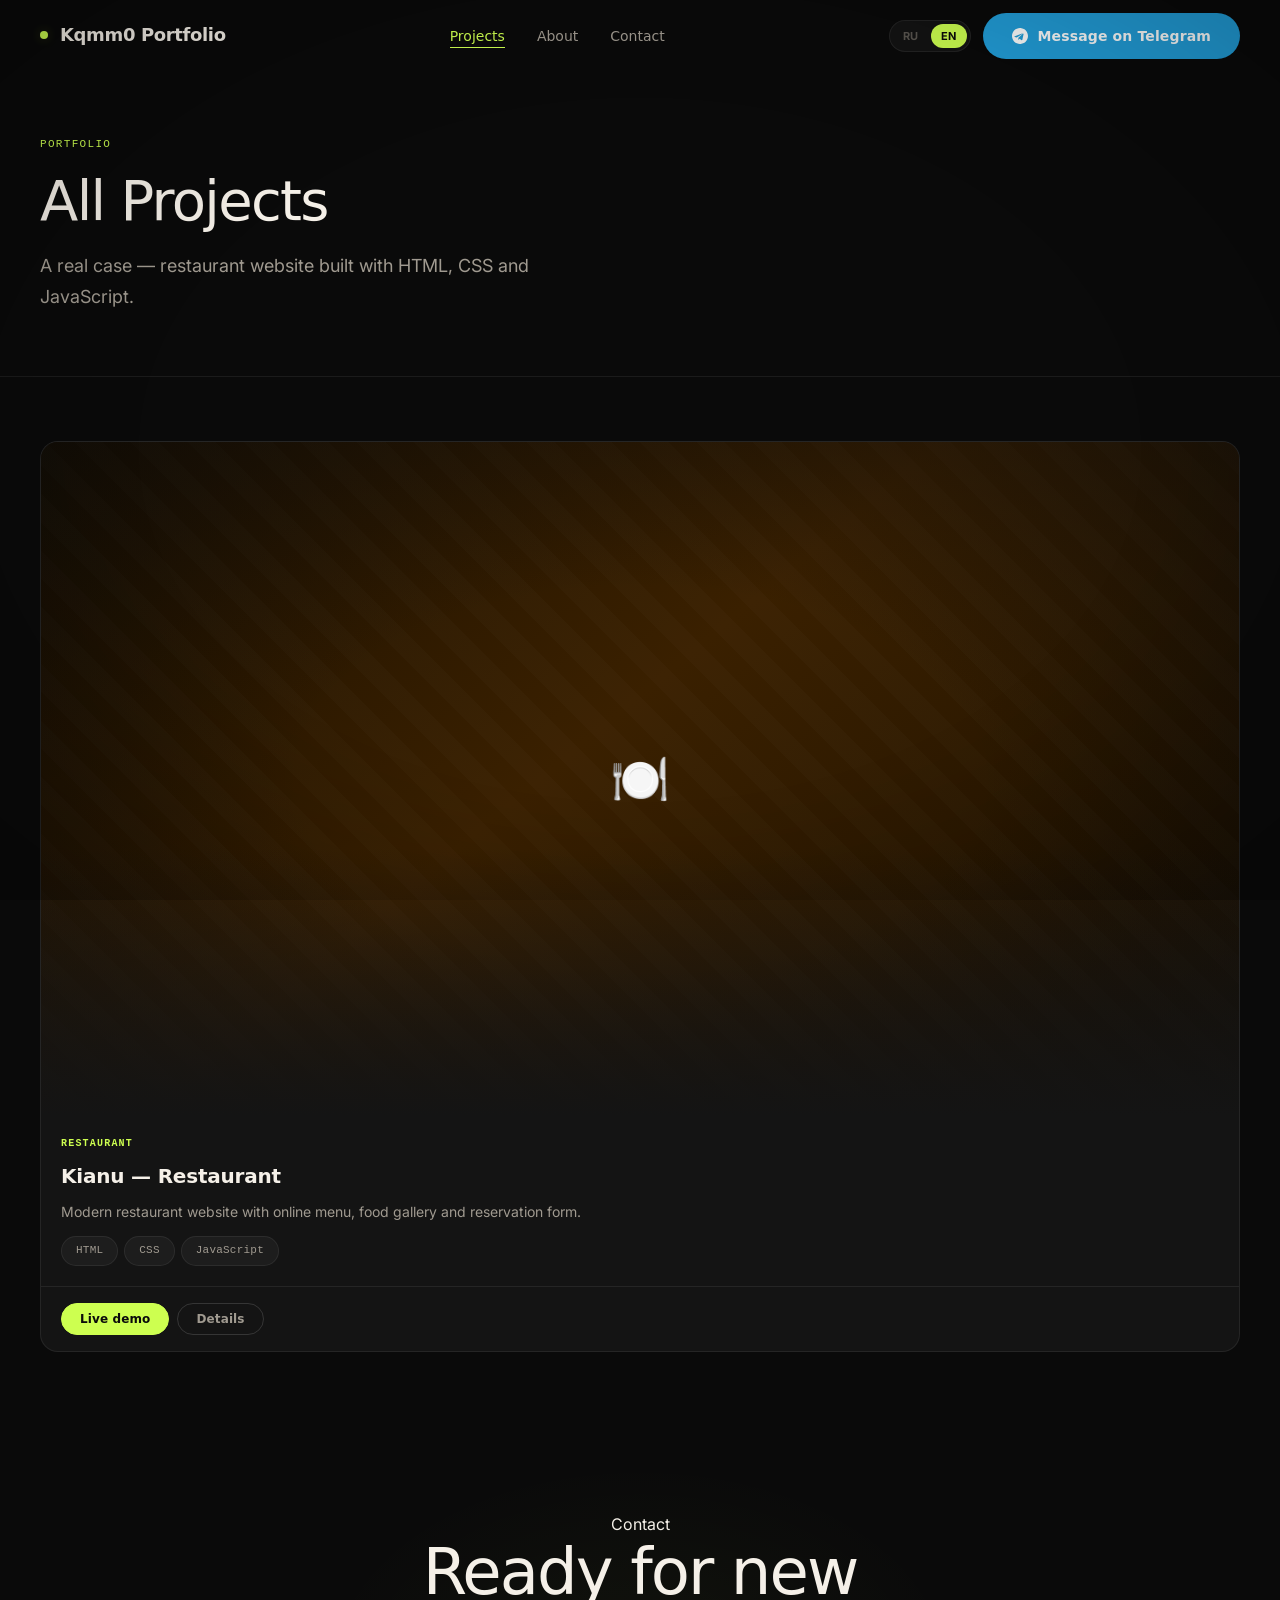
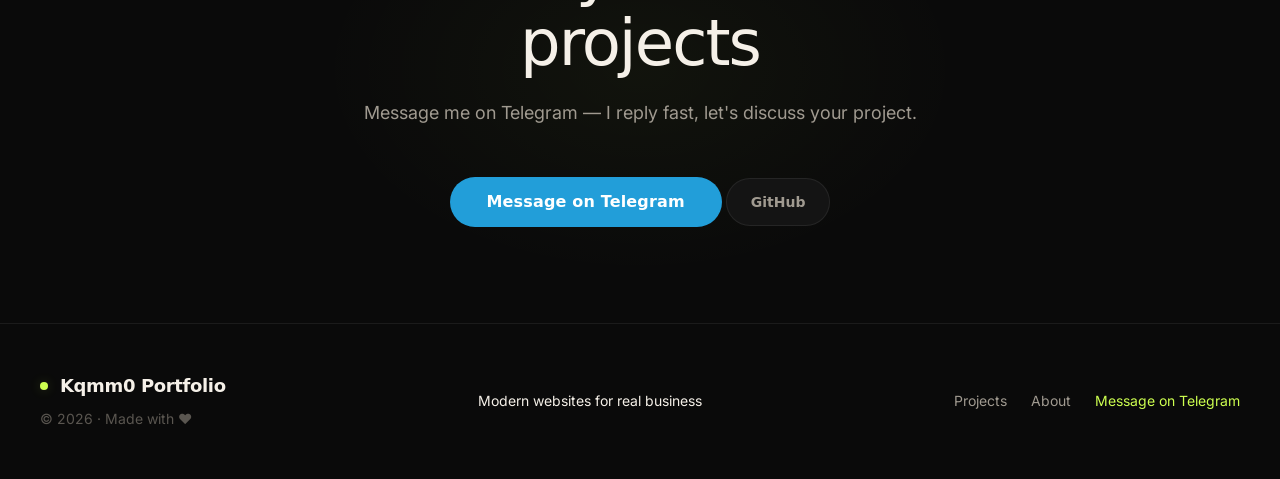
==== commit 3d9fbf94: "style: final motion polish — header entrance, nav underline, footer reveal - Fix copyright year to 2" ====
--- a/projects.html
+++ b/projects.html
@@ -150,7 +150,7 @@
             <span class="logo__dot" aria-hidden="true"></span>
             <span>Kqmm0 <strong>Portfolio</strong></span>
           </a>
-          <p class="footer__copy" data-i18n="footer.copy">© 2024 · Сделано с ♥</p>
+          <p class="footer__copy" data-i18n="footer.copy">© 2026 · Сделано с ♥</p>
         </div>
         <p class="footer__copy" data-i18n="footer.tagline" style="color:var(--text-muted)">
           Современные сайты для реального бизнеса
@@ -176,6 +176,7 @@
   <script src="js/render-projects.js"></script>
   <script src="js/main.js"></script>
   <script src="js/transitions.js"></script>
+  <script src="js/effects.js"></script>
 
 </body>
 </html>
--- a/css/variables.css
+++ b/css/variables.css
@@ -1,129 +1,77 @@
 /* ============================================
-   DESIGN SYSTEM — CSS CUSTOM PROPERTIES
-   Premium cinematic dark portfolio
+   DESIGN TOKENS — 2025 AWWWARDS
+   Black + Chartreuse (#CDFF50) + Warm Cream
+   Space Grotesk (display) + Inter (body)
    ============================================ */
 
 :root {
-  /* --- Backgrounds --- */
-  --bg-primary:    #09090e;
-  --bg-secondary:  #0e0e16;
-  --bg-card:       #12121a;
-  --bg-card-hover: #17172280;
-  --bg-elevated:   #1a1a26;
+  /* ── Backgrounds ── */
+  --bg:            #0a0a0a;
+  --bg-alt:        #111111;
+  --bg-card:       #141414;
+  --bg-elevated:   #1a1a1a;
+  --bg-glass:      rgba(20, 20, 20, 0.75);
 
-  /* --- Borders --- */
-  --border:        #1a1a26;
-  --border-soft:   #151520;
-  --border-hover:  #28283c;
-  --border-accent: rgba(124, 110, 245, 0.3);
-  --border-accent-strong: rgba(124, 110, 245, 0.55);
+  /* ── Accent — Chartreuse ── */
+  --accent:        #CDFF50;
+  --accent-hover:  #d8ff70;
+  --accent-dim:    rgba(205, 255, 80, 0.10);
+  --accent-glow:   rgba(205, 255, 80, 0.20);
+  --accent-text:   #0a0a0a;
 
-  /* --- Accent — violet --- */
-  --accent:        #7c6ef5;
-  --accent-hover:  #9585f7;
-  --accent-bright: #a89ff9;
-  --accent-dim:    #5e52c0;
-  --accent-soft:   rgba(124, 110, 245, 0.10);
-  --accent-mid:    rgba(124, 110, 245, 0.18);
-  --accent-glow:   rgba(124, 110, 245, 0.28);
-  --accent-rgb:    124, 110, 245;
+  /* ── Text — warm spectrum ── */
+  --text-1:        #F5F0E8;
+  --text-2:        #A09A90;
+  --text-3:        #5A5650;
 
-  /* --- Gradients --- */
-  --gradient-accent:  linear-gradient(135deg, var(--accent) 0%, var(--accent-bright) 100%);
-  --gradient-card:    linear-gradient(160deg, rgba(124,110,245,0.06) 0%, transparent 60%);
-  --gradient-hero:    radial-gradient(ellipse 80% 60% at 60% 0%, rgba(124,110,245,0.12) 0%, transparent 70%);
+  /* ── Borders ── */
+  --border:        rgba(255, 255, 255, 0.07);
+  --border-hover:  rgba(255, 255, 255, 0.14);
+  --border-accent: rgba(205, 255, 80, 0.20);
 
-  /* --- Text --- */
-  --text-primary:   #eeeef6;
-  --text-secondary: #7e7e9e;
-  --text-muted:     #46465a;
-  --text-inverse:   #09090e;
+  /* ── Shadows ── */
+  --shadow-sm:     0 2px 8px rgba(0,0,0,0.3);
+  --shadow-md:     0 8px 24px rgba(0,0,0,0.4);
+  --shadow-lg:     0 16px 48px rgba(0,0,0,0.5);
+  --shadow-xl:     0 24px 64px rgba(0,0,0,0.6);
 
-  /* --- Typography --- */
-  --font:      'Inter', system-ui, -apple-system, sans-serif;
-  --font-mono: 'JetBrains Mono', 'Fira Code', monospace;
+  /* ── Fonts ── */
+  --font-display:  'Space Grotesk', system-ui, sans-serif;
+  --font-body:     'Inter', system-ui, sans-serif;
+  --font-mono:     'JetBrains Mono', 'SF Mono', monospace;
 
-  /* Extended scale for cinematic headings */
-  --text-xs:   0.72rem;    /* 11.5px */
-  --text-sm:   0.875rem;   /* 14px */
-  --text-base: 1rem;       /* 16px */
-  --text-lg:   1.125rem;   /* 18px */
-  --text-xl:   1.25rem;    /* 20px */
-  --text-2xl:  1.5rem;     /* 24px */
-  --text-3xl:  2rem;       /* 32px */
-  --text-4xl:  2.75rem;    /* 44px */
-  --text-5xl:  3.75rem;    /* 60px */
-  --text-6xl:  5rem;       /* 80px */
-  --text-7xl:  6rem;       /* 96px — hero scale */
-  --text-8xl:  8rem;       /* 128px — massive display */
+  --text-xs:   0.75rem;
+  --text-sm:   0.875rem;
+  --text-base: 1rem;
+  --text-lg:   1.125rem;
+  --text-xl:   1.25rem;
+  --text-2xl:  1.5rem;
+  --text-3xl:  2rem;
+  --text-4xl:  2.5rem;
+  --text-5xl:  3.5rem;
+  --text-hero: clamp(3rem, 9vw, 7.5rem);
+  --text-display: clamp(2rem, 5vw, 4.5rem);
 
-  --weight-light:    300;
-  --weight-normal:   400;
-  --weight-medium:   500;
-  --weight-semibold: 600;
-  --weight-bold:     700;
-  --weight-black:    800;
+  /* ── Spacing ── */
+  --sp-1: 0.25rem;  --sp-2: 0.5rem;  --sp-3: 0.75rem;
+  --sp-4: 1rem;     --sp-5: 1.25rem; --sp-6: 1.5rem;
+  --sp-8: 2rem;     --sp-10: 2.5rem; --sp-12: 3rem;
+  --sp-16: 4rem;    --sp-20: 5rem;   --sp-24: 6rem;
 
-  --leading-none:   1.0;
-  --leading-tight:  1.1;
-  --leading-snug:   1.3;
-  --leading-normal: 1.6;
-  --leading-loose:  1.8;
+  --section-pad: clamp(5rem, 12vw, 10rem);
+  --container-max: 1280px;
+  --container-pad: clamp(1.25rem, 4vw, 2.5rem);
+  --header-h: 72px;
 
-  --tracking-tighter: -0.06em;
-  --tracking-tight:   -0.04em;
-  --tracking-snug:    -0.025em;
-  --tracking-base:    -0.01em;
-  --tracking-wide:     0.06em;
-  --tracking-wider:    0.12em;
+  /* ── Radii ── */
+  --r-sm: 6px;   --r-md: 10px;  --r-lg: 14px;
+  --r-xl: 18px;  --r-2xl: 24px; --r-full: 9999px;
 
-  /* --- Spacing scale --- */
-  --sp-1:  0.25rem;
-  --sp-2:  0.5rem;
-  --sp-3:  0.75rem;
-  --sp-4:  1rem;
-  --sp-5:  1.25rem;
-  --sp-6:  1.5rem;
-  --sp-8:  2rem;
-  --sp-10: 2.5rem;
-  --sp-12: 3rem;
-  --sp-16: 4rem;
-  --sp-20: 5rem;
-  --sp-24: 6rem;
-  --sp-32: 8rem;
-  --sp-40: 10rem;
-  --sp-48: 12rem;
-
-  /* --- Layout --- */
-  --container-max: 1200px;
-  --container-pad: clamp(1.5rem, 5vw, 3rem);
-  --header-h:      72px;
-
-  /* --- Border radius --- */
-  --r-xs:   4px;
-  --r-sm:   6px;
-  --r-md:   10px;
-  --r-lg:   16px;
-  --r-xl:   22px;
-  --r-2xl:  30px;
-  --r-full: 9999px;
-
-  /* --- Shadows --- */
-  --shadow-xs:     0 1px 3px rgba(0,0,0,0.4);
-  --shadow-sm:     0 2px 8px rgba(0,0,0,0.45);
-  --shadow-md:     0 6px 24px rgba(0,0,0,0.55);
-  --shadow-lg:     0 16px 48px rgba(0,0,0,0.65);
-  --shadow-xl:     0 24px 64px rgba(0,0,0,0.7);
-  --shadow-card:   0 8px 40px rgba(0,0,0,0.5), 0 2px 8px rgba(0,0,0,0.3);
-  --shadow-accent: 0 0 48px rgba(124,110,245,0.2), 0 8px 32px rgba(124,110,245,0.12);
-
-  /* --- Transitions --- */
-  --ease:        cubic-bezier(0.22, 1, 0.36, 1);
-  --ease-in:     cubic-bezier(0.4, 0, 1, 1);
-  --ease-out:    cubic-bezier(0, 0, 0.2, 1);
-  --t-fast:      140ms ease;
-  --t-base:      240ms ease;
-  --t-slow:      380ms ease;
-  --t-spring:    450ms var(--ease);
-  --t-spring-fast: 280ms var(--ease);
+  /* ── Motion ── */
+  --ease: cubic-bezier(0.16, 1, 0.3, 1);
+  --ease-out: cubic-bezier(0.33, 1, 0.68, 1);
+  --t-fast: 150ms;
+  --t-base: 300ms;
+  --t-slow: 500ms;
+  --t-reveal: 0.8s;
 }
--- a/css/components.css
+++ b/css/components.css
@@ -648,35 +648,6 @@
 }
 
 /* =====================
-   CUSTOM CURSOR
-   ===================== */
-
-.cursor-dot,
-.cursor-ring {
-  position: fixed;
-  pointer-events: none;
-  z-index: 9999;
-  border-radius: 50%;
-  top: 0; left: 0;
-  mix-blend-mode: difference;
-}
-.cursor-dot {
-  width: 6px;
-  height: 6px;
-  background: #fff;
-}
-.cursor-ring {
-  width: 36px;
-  height: 36px;
-  border: 1px solid rgba(255,255,255,0.4);
-  transition: width 0.3s var(--ease), height 0.3s var(--ease);
-}
-.cursor-ring.hover {
-  width: 56px;
-  height: 56px;
-}
-
-/* =====================
    SOCIAL LINK
    ===================== */
 
--- a/css/style.css
+++ b/css/style.css
@@ -1,15 +1,8 @@
 /* ============================================
-   GLOBAL BASE STYLES
-   variables.css, components.css, responsive.css
-   loaded via <link> in HTML
-   ============================================ */
-
-/* --- Reset & Base --- */
-*, *::before, *::after {
-  box-sizing: border-box;
-  margin: 0;
-  padding: 0;
-}
+   GLOBAL STYLES — 2025 AWWWARDS
+   ============================================ */
+
+*, *::before, *::after { box-sizing: border-box; margin: 0; padding: 0; }
 
 html {
   font-size: 16px;
@@ -18,31 +11,24 @@
 }
 
 body {
-  font-family: var(--font);
+  font-family: var(--font-body);
   font-size: var(--text-base);
-  font-weight: var(--weight-normal);
-  line-height: var(--leading-normal);
-  color: var(--text-primary);
-  background-color: var(--bg-primary);
+  font-weight: 400;
+  line-height: 1.6;
+  color: var(--text-1);
+  background: var(--bg);
   -webkit-font-smoothing: antialiased;
   -moz-osx-font-smoothing: grayscale;
+  text-rendering: optimizeLegibility;
   overflow-x: hidden;
 }
 
-img, video {
-  display: block;
-  max-width: 100%;
-  height: auto;
-}
-
+img, video { display: block; max-width: 100%; height: auto; }
 a { color: inherit; text-decoration: none; }
 ul, ol { list-style: none; }
 button { font-family: inherit; cursor: pointer; border: none; background: none; }
 
-/* ============================================
-   LAYOUT
-   ============================================ */
-
+/* ── Layout ── */
 .container {
   width: 100%;
   max-width: var(--container-max);
@@ -50,12 +36,10 @@
   padding-inline: var(--container-pad);
 }
 
-.section         { padding-block: var(--sp-24); }
-.section--lg     { padding-block: var(--sp-32); }
-.section--sm     { padding-block: var(--sp-16); }
-
-/* ============================================
-   HEADER
+.section { padding-block: var(--section-pad); }
+
+/* ============================================
+   HEADER — clean, minimal
    ============================================ */
 
 .header {
@@ -66,17 +50,15 @@
   display: flex;
   align-items: center;
   border-bottom: 1px solid transparent;
-  transition:
-    background var(--t-slow),
-    border-color var(--t-slow),
-    backdrop-filter var(--t-slow);
+  transition: background var(--t-slow) var(--ease), border-color var(--t-slow) ease;
+  animation: headerIn 0.6s var(--ease) 0.05s both;
 }
 
 .header.scrolled {
-  background: rgba(9,9,14,0.85);
-  backdrop-filter: blur(24px) saturate(160%);
-  -webkit-backdrop-filter: blur(24px) saturate(160%);
-  border-bottom-color: var(--border-soft);
+  background: rgba(10, 10, 10, 0.85);
+  backdrop-filter: blur(20px) saturate(150%);
+  -webkit-backdrop-filter: blur(20px) saturate(150%);
+  border-bottom-color: var(--border);
 }
 
 .header__inner {
@@ -90,49 +72,48 @@
   padding-inline: var(--container-pad);
 }
 
-/* Nav */
-.nav { display: flex; align-items: center; gap: var(--sp-8); }
+.nav { display: flex; align-items: center; }
 
 .nav__links {
   display: flex;
   align-items: center;
-  gap: 2px;
+  gap: 0;
 }
 
 .nav__link {
+  font-family: var(--font-display);
   font-size: var(--text-sm);
-  font-weight: var(--weight-medium);
-  color: var(--text-secondary);
-  padding: 8px 12px;
-  border-radius: var(--r-sm);
-  transition: color var(--t-fast), background var(--t-fast);
-  position: relative;
-}
-
+  font-weight: 500;
+  color: var(--text-2);
+  padding: 8px 16px;
+  border-radius: var(--r-full);
+  transition: color var(--t-fast) ease, background var(--t-fast) ease;
+  position: relative;
+}
 .nav__link::after {
   content: '';
   position: absolute;
-  bottom: 4px; left: 12px; right: 12px;
+  bottom: 4px;
+  left: 16px;
+  right: 16px;
   height: 1px;
   background: var(--accent);
   transform: scaleX(0);
   transform-origin: left;
-  transition: transform var(--t-spring-fast);
-}
-
+  transition: transform 0.4s var(--ease);
+}
 .nav__link:hover {
-  color: var(--text-primary);
-  background: rgba(255,255,255,0.04);
-}
-
+  color: var(--text-1);
+  background: rgba(255,255,255,0.05);
+}
 .nav__link:hover::after,
 .nav__link.active::after {
   transform: scaleX(1);
 }
-
-.nav__link.active { color: var(--text-primary); }
-
-/* Header actions */
+.nav__link.active {
+  color: var(--accent);
+}
+
 .header__actions {
   display: flex;
   align-items: center;
@@ -140,7 +121,7 @@
 }
 
 /* ============================================
-   HERO SECTION
+   HERO — massive, editorial
    ============================================ */
 
 .hero {
@@ -152,54 +133,52 @@
   overflow: hidden;
 }
 
-/* Dot grid — subtle premium texture */
+/* Noise texture */
 .hero::before {
   content: '';
   position: absolute;
   inset: 0;
-  background-image: radial-gradient(
-    rgba(255,255,255,0.055) 1px,
-    transparent 1px
-  );
-  background-size: 36px 36px;
-  mask-image: radial-gradient(ellipse 80% 80% at 50% 50%, black 40%, transparent 100%);
-  -webkit-mask-image: radial-gradient(ellipse 80% 80% at 50% 50%, black 40%, transparent 100%);
+  background-image: url("data:image/svg+xml,%3Csvg viewBox='0 0 512 512' xmlns='http://www.w3.org/2000/svg'%3E%3Cfilter id='n'%3E%3CfeTurbulence type='fractalNoise' baseFrequency='0.65' numOctaves='3' stitchTiles='stitch'/%3E%3C/filter%3E%3Crect width='100%25' height='100%25' filter='url(%23n)'/%3E%3C/svg%3E");
+  opacity: 0.025;
   pointer-events: none;
   z-index: 0;
 }
 
-/* Ambient violet glow — top right */
+/* Accent glow blob */
 .hero__glow-1 {
   position: absolute;
-  top: -160px;
-  right: -80px;
-  width: 700px;
-  height: 700px;
+  top: -15%;
+  right: -5%;
+  width: 50vw;
+  height: 50vw;
+  max-width: 700px;
+  max-height: 700px;
   border-radius: 50%;
-  background: radial-gradient(circle, rgba(var(--accent-rgb),0.13) 0%, transparent 68%);
+  background: radial-gradient(circle, rgba(205,255,80,0.06) 0%, transparent 65%);
   pointer-events: none;
-  animation: floatBlob 9s ease-in-out infinite;
+  animation: floatOrb 20s ease-in-out infinite;
   z-index: 0;
 }
 
-/* Secondary glow — bottom left */
 .hero__glow-2 {
   position: absolute;
-  bottom: 60px;
-  left: -120px;
-  width: 500px;
-  height: 500px;
+  bottom: 0;
+  left: -10%;
+  width: 40vw;
+  height: 40vw;
+  max-width: 500px;
+  max-height: 500px;
   border-radius: 50%;
-  background: radial-gradient(circle, rgba(var(--accent-rgb),0.06) 0%, transparent 70%);
+  background: radial-gradient(circle, rgba(205,255,80,0.03) 0%, transparent 70%);
   pointer-events: none;
-  animation: floatBlob 12s ease-in-out infinite reverse;
+  animation: floatOrb 28s ease-in-out infinite reverse;
   z-index: 0;
 }
 
-@keyframes floatBlob {
+@keyframes floatOrb {
   0%, 100% { transform: translate(0, 0) scale(1); }
-  33%       { transform: translate(24px, -20px) scale(1.08); }
-  66%       { transform: translate(-16px, 16px) scale(0.95); }
+  33%      { transform: translate(-4%, 6%) scale(1.04); }
+  66%      { transform: translate(3%, -4%) scale(0.96); }
 }
 
 .hero__inner {
@@ -207,40 +186,22 @@
   z-index: 1;
 }
 
-/* Animated badge */
+/* Badge — pill with accent dot */
 .hero__badge {
   display: inline-flex;
   align-items: center;
-  gap: 8px;
+  gap: 10px;
+  font-family: var(--font-mono);
   font-size: 11px;
-  font-weight: var(--weight-bold);
-  letter-spacing: 0.1em;
+  font-weight: 500;
+  letter-spacing: 0.08em;
   text-transform: uppercase;
-  color: var(--accent-bright);
-  background: linear-gradient(135deg, rgba(124,110,245,0.12), rgba(124,110,245,0.06));
+  color: var(--accent);
+  background: var(--accent-dim);
   border: 1px solid var(--border-accent);
   border-radius: var(--r-full);
-  padding: 7px 16px;
-  margin-bottom: var(--sp-8);
-  animation: fadeUp 0.7s var(--ease) both;
-  position: relative;
-  overflow: hidden;
-}
-
-/* Badge shimmer */
-.hero__badge::after {
-  content: '';
-  position: absolute;
-  top: 0; left: -100%; bottom: 0;
-  width: 60%;
-  background: linear-gradient(90deg, transparent, rgba(255,255,255,0.07), transparent);
-  animation: badgeShimmer 3.5s ease infinite 1.5s;
-}
-
-@keyframes badgeShimmer {
-  0%   { left: -100%; }
-  40%  { left: 160%; }
-  100% { left: 160%; }
+  padding: 8px 20px;
+  margin-bottom: var(--sp-10);
 }
 
 .hero__badge-dot {
@@ -248,84 +209,117 @@
   height: 6px;
   border-radius: 50%;
   background: var(--accent);
-  box-shadow: 0 0 8px var(--accent);
-  animation: pulseDot 2.5s ease infinite;
+  box-shadow: 0 0 10px var(--accent-glow);
+  animation: pulseDot 2s ease infinite;
   flex-shrink: 0;
 }
 
 @keyframes pulseDot {
-  0%, 100% { opacity: 1; transform: scale(1); box-shadow: 0 0 8px var(--accent); }
-  50%       { opacity: 0.6; transform: scale(0.75); box-shadow: 0 0 4px var(--accent); }
-}
-
-/* Hero title */
+  0%, 100% { opacity: 1; transform: scale(1); }
+  50%      { opacity: 0.4; transform: scale(0.6); }
+}
+
+/* Hero title — Space Grotesk, massive */
 .hero__title {
-  font-size: clamp(2.6rem, 6.5vw, var(--text-6xl));
-  font-weight: var(--weight-black);
-  line-height: var(--leading-tight);
-  letter-spacing: var(--tracking-tight);
-  color: var(--text-primary);
-  max-width: 840px;
-  margin-bottom: var(--sp-7);
-  animation: fadeUp 0.7s var(--ease) 0.12s both;
-}
-
-/* Gradient accent on emphasized word */
-.hero__title em,
-.hero__title .accent {
+  font-family: var(--font-display);
+  font-size: var(--text-hero);
+  font-weight: 500;
+  line-height: 1.0;
+  letter-spacing: -0.04em;
+  color: var(--text-1);
+  max-width: 14ch;
+  margin-bottom: var(--sp-8);
+}
+
+/* Accent word — chartreuse highlight */
+.hero__title em {
   font-style: normal;
-  background: linear-gradient(115deg, var(--accent) 0%, var(--accent-bright) 55%, #c4b8ff 100%);
-  -webkit-background-clip: text;
-  -webkit-text-fill-color: transparent;
-  background-clip: text;
+  color: var(--accent-text);
+  background: var(--accent);
+  padding: 0 0.15em;
+  margin: 0 -0.05em;
+  border-radius: 4px;
+  display: inline-block;
+  line-height: 1.1;
 }
 
 .hero__sub {
-  font-size: clamp(var(--text-base), 1.8vw, var(--text-xl));
-  color: var(--text-secondary);
-  max-width: 540px;
-  line-height: var(--leading-loose);
-  margin-bottom: var(--sp-10);
-  animation: fadeUp 0.7s var(--ease) 0.24s both;
-  font-weight: var(--weight-normal);
-}
-
-/* CTA row */
+  font-size: clamp(var(--text-base), 1.5vw, var(--text-xl));
+  color: var(--text-2);
+  max-width: 480px;
+  line-height: 1.7;
+  margin-bottom: var(--sp-12);
+}
+
 .hero__actions {
   display: flex;
   align-items: center;
   flex-wrap: wrap;
   gap: var(--sp-4);
-  animation: fadeUp 0.7s var(--ease) 0.36s both;
-}
-
-/* Scroll hint */
+}
+
+/* Scroll indicator */
 .hero__scroll {
   display: flex;
   align-items: center;
   gap: var(--sp-3);
-  margin-top: var(--sp-16);
-  color: var(--text-muted);
-  font-size: var(--text-sm);
-  animation: fadeUp 0.7s var(--ease) 0.55s both;
+  margin-top: clamp(3rem, 6vw, 5rem);
+  color: var(--text-3);
+  font-family: var(--font-mono);
+  font-size: 10px;
+  font-weight: 500;
+  letter-spacing: 0.15em;
+  text-transform: uppercase;
 }
 
 .hero__scroll-line {
-  width: 36px;
+  width: 40px;
   height: 1px;
-  background: linear-gradient(90deg, transparent, var(--border-hover));
-}
-
-/* ============================================
-   ABOUT SECTION
+  background: var(--accent);
+  position: relative;
+  overflow: hidden;
+  opacity: 0.5;
+}
+.hero__scroll-line::after {
+  content: '';
+  position: absolute;
+  width: 10px;
+  height: 1px;
+  background: var(--accent);
+  animation: scrollLine 2.5s ease-in-out infinite;
+}
+@keyframes scrollLine {
+  0%   { left: -10px; opacity: 0; }
+  50%  { opacity: 1; }
+  100% { left: 40px; opacity: 0; }
+}
+
+/* Staggered entrance */
+.hero__badge   { animation: heroIn 0.7s var(--ease) 0.1s both; }
+.hero__title   { animation: heroIn 0.8s var(--ease) 0.2s both; }
+.hero__sub     { animation: heroIn 0.7s var(--ease) 0.35s both; }
+.hero__actions { animation: heroIn 0.7s var(--ease) 0.5s both; }
+.hero__scroll  { animation: heroIn 0.7s var(--ease) 0.65s both; }
+
+@keyframes headerIn {
+  from { opacity: 0; transform: translateY(-10px); }
+  to   { opacity: 1; transform: translateY(0); }
+}
+
+@keyframes heroIn {
+  from { opacity: 0; transform: translateY(40px); }
+  to   { opacity: 1; transform: translateY(0); }
+}
+
+/* ============================================
+   ABOUT — large statement + bio details
    ============================================ */
 
 .about {
-  background: var(--bg-secondary);
-  position: relative;
-  overflow: hidden;
-}
-
+  padding-block: var(--section-pad);
+  background: var(--bg-alt);
+  position: relative;
+}
 .about::before {
   content: '';
   position: absolute;
@@ -334,435 +328,331 @@
   background: linear-gradient(90deg, transparent, var(--border-hover), transparent);
 }
 
-.about::after {
+.about__inner {
+  display: grid;
+  grid-template-columns: 1.2fr 1fr;
+  gap: var(--sp-20);
+  align-items: start;
+}
+
+.about__statement {
+  display: flex;
+  flex-direction: column;
+}
+
+.about__big {
+  font-family: var(--font-display);
+  font-size: clamp(var(--text-xl), 2.5vw, var(--text-3xl));
+  font-weight: 500;
+  color: var(--text-1);
+  line-height: 1.5;
+  letter-spacing: -0.02em;
+}
+
+.about__meta {
+  display: flex;
+  flex-direction: column;
+  gap: var(--sp-8);
+}
+
+.about__text {
+  color: var(--text-2);
+  line-height: 1.75;
+}
+
+.about__details {
+  display: flex;
+  flex-direction: column;
+  gap: var(--sp-4);
+}
+
+.about__detail {
+  display: flex;
+  align-items: center;
+  justify-content: space-between;
+  padding: var(--sp-4) var(--sp-5);
+  background: var(--bg-card);
+  border: 1px solid var(--border);
+  border-radius: var(--r-md);
+  transition: border-color var(--t-fast) ease;
+}
+
+.about__detail:hover {
+  border-color: var(--border-hover);
+}
+
+.about__detail-label {
+  font-family: var(--font-mono);
+  font-size: var(--text-xs);
+  font-weight: 500;
+  color: var(--text-3);
+  letter-spacing: 0.08em;
+  text-transform: uppercase;
+}
+
+.about__detail-value {
+  font-family: var(--font-display);
+  font-size: var(--text-sm);
+  font-weight: 600;
+  color: var(--accent);
+}
+
+.about__detail-value--green {
+  color: #4ade80;
+}
+
+/* ============================================
+   WORK — numbered project list
+   ============================================ */
+
+.work {
+  padding-block: var(--section-pad);
+}
+
+.work__heading {
+  font-family: var(--font-display);
+  font-size: clamp(var(--text-2xl), 4vw, var(--text-4xl));
+  font-weight: 500;
+  letter-spacing: -0.03em;
+  line-height: 1.15;
+  margin-bottom: var(--sp-12);
+}
+
+.work__list {
+  display: flex;
+  flex-direction: column;
+}
+
+.work__all {
+  display: inline-block;
+  font-family: var(--font-display);
+  font-size: var(--text-base);
+  font-weight: 600;
+  color: var(--accent);
+  margin-top: var(--sp-12);
+  transition: color var(--t-fast) ease;
+}
+.work__all:hover {
+  color: var(--accent-hover);
+}
+
+/* Keep old grid/showcase for projects.html */
+.projects-grid {
+  display: grid;
+  grid-template-columns: repeat(auto-fill, minmax(340px, 1fr));
+  gap: var(--sp-6);
+}
+
+.projects-grid--showcase {
+  display: block;
+}
+
+.featured__footer {
+  display: flex;
+  justify-content: flex-start;
+  margin-top: var(--sp-12);
+}
+
+/* ============================================
+   SERVICES — numbered grid
+   ============================================ */
+
+.services {
+  padding-block: var(--section-pad);
+  background: var(--bg-alt);
+  position: relative;
+}
+.services::before {
   content: '';
   position: absolute;
-  bottom: 0; left: 0; right: 0;
+  top: 0; left: 0; right: 0;
   height: 1px;
   background: linear-gradient(90deg, transparent, var(--border-hover), transparent);
 }
 
-.about__grid {
+.services__heading {
+  font-family: var(--font-display);
+  font-size: clamp(var(--text-2xl), 4vw, var(--text-4xl));
+  font-weight: 500;
+  letter-spacing: -0.03em;
+  line-height: 1.15;
+  margin-bottom: var(--sp-12);
+}
+
+.services__grid {
   display: grid;
   grid-template-columns: 1fr 1fr;
-  gap: var(--sp-20);
-  align-items: center;
-}
-
-.about__label {
+  gap: var(--sp-8);
+}
+
+.services__item {
+  display: flex;
+  flex-direction: column;
+  gap: var(--sp-3);
+  padding: var(--sp-8) var(--sp-6);
+  border: 1px solid var(--border);
+  border-radius: var(--r-lg);
+  background: var(--bg-card);
+  transition: border-color var(--t-base) ease, background var(--t-base) ease;
+}
+
+.services__item:hover {
+  border-color: var(--border-accent);
+  background: var(--bg-elevated);
+}
+
+.services__num {
+  font-family: var(--font-mono);
+  font-size: var(--text-xs);
+  font-weight: 500;
+  color: var(--accent);
+  letter-spacing: 0.08em;
+}
+
+.services__item h3 {
+  font-family: var(--font-display);
+  font-size: var(--text-xl);
+  font-weight: 600;
+  color: var(--text-1);
+  letter-spacing: -0.01em;
+  line-height: 1.2;
+}
+
+.services__item p {
+  font-size: var(--text-sm);
+  color: var(--text-2);
+  line-height: 1.7;
+}
+
+/* ============================================
+   CONTACT — Cinematic CTA
+   ============================================ */
+
+.contact {
+  padding-block: var(--section-pad);
+  position: relative;
+  overflow: hidden;
+  text-align: center;
+}
+
+.contact::before {
+  content: '';
+  position: absolute;
+  width: 60vw;
+  max-width: 700px;
+  height: 50vh;
+  border-radius: 50%;
+  background: radial-gradient(ellipse, rgba(205,255,80,0.04) 0%, transparent 65%);
+  top: 50%;
+  left: 50%;
+  transform: translate(-50%, -50%);
+  pointer-events: none;
+}
+
+.contact__inner {
+  position: relative;
+  z-index: 1;
+  max-width: 700px;
+  margin-inline: auto;
+}
+
+.contact__title {
+  font-family: var(--font-display);
+  font-size: clamp(2rem, 5vw, 5rem);
+  font-weight: 500;
+  letter-spacing: -0.03em;
+  line-height: 1.1;
+  margin-bottom: var(--sp-5);
+}
+
+.contact__sub {
+  font-size: var(--text-lg);
+  color: var(--text-2);
+  margin-bottom: var(--sp-12);
+  line-height: 1.7;
+}
+
+.contact__actions {
+  display: flex;
+  justify-content: center;
+  align-items: center;
+  flex-wrap: wrap;
+  gap: var(--sp-4);
+}
+
+/* ============================================
+   FOOTER
+   ============================================ */
+
+.footer {
+  border-top: 1px solid var(--border);
+  padding-block: var(--sp-12);
+  background: var(--bg);
+}
+.footer__inner {
+  display: flex;
+  align-items: center;
+  justify-content: space-between;
+  gap: var(--sp-6);
+  flex-wrap: wrap;
+}
+.footer__left {
+  display: flex;
+  flex-direction: column;
+  gap: var(--sp-2);
+}
+.footer__copy {
+  font-size: var(--text-sm);
+  color: var(--text-3);
+}
+.footer__links {
+  display: flex;
+  align-items: center;
+  gap: var(--sp-6);
+}
+.footer__link {
+  font-size: var(--text-sm);
+  color: var(--text-2);
+  transition: color var(--t-fast) ease, transform var(--t-base) var(--ease);
+}
+.footer__link:hover {
+  color: var(--accent);
+  transform: translateY(-1px);
+}
+
+/* ============================================
+   PROJECTS PAGE
+   ============================================ */
+
+.page-hero {
+  padding-top: calc(var(--header-h) + var(--sp-16));
+  padding-bottom: var(--sp-16);
+  border-bottom: 1px solid var(--border);
+}
+.page-hero__label {
+  font-family: var(--font-mono);
   font-size: 11px;
-  font-weight: var(--weight-bold);
-  color: var(--accent);
-  letter-spacing: 0.12em;
-  text-transform: uppercase;
-  margin-bottom: var(--sp-5);
-}
-
-.about__title {
-  font-size: clamp(var(--text-2xl), 3.5vw, var(--text-4xl));
-  font-weight: var(--weight-bold);
-  letter-spacing: var(--tracking-snug);
-  line-height: var(--leading-snug);
-  margin-bottom: var(--sp-6);
-}
-
-.about__text {
-  color: var(--text-secondary);
-  line-height: var(--leading-loose);
-  margin-bottom: var(--sp-4);
-  font-size: var(--text-base);
-}
-
-.about__skills {
-  display: flex;
-  flex-wrap: wrap;
-  gap: 8px;
-  margin-top: var(--sp-6);
-}
-
-.about__visual {
-  display: flex;
-  justify-content: center;
-  align-items: center;
-}
-
-/* ============================================
-   FEATURED PROJECTS
-   ============================================ */
-
-.featured {
-  padding-block: var(--sp-24);
-}
-
-.section-header {
-  text-align: center;
-  max-width: 600px;
-  margin-inline: auto;
-  margin-bottom: var(--sp-16);
-}
-
-.section-label {
-  display: inline-flex;
-  align-items: center;
-  gap: 8px;
-  font-size: 11px;
-  font-weight: var(--weight-bold);
+  font-weight: 500;
   letter-spacing: 0.12em;
   text-transform: uppercase;
   color: var(--accent);
   margin-bottom: var(--sp-4);
 }
-
-.section-label::before {
-  content: '';
-  display: inline-block;
-  width: 18px;
-  height: 1px;
-  background: var(--accent);
-  opacity: 0.6;
-}
-
-.section-title {
-  font-size: clamp(var(--text-2xl), 4vw, var(--text-4xl));
-  font-weight: var(--weight-bold);
-  letter-spacing: var(--tracking-tight);
-  line-height: var(--leading-snug);
-  margin-bottom: var(--sp-4);
-}
-
-.section-sub {
-  color: var(--text-secondary);
-  font-size: var(--text-lg);
-  line-height: var(--leading-loose);
-}
-
-.projects-grid {
-  display: grid;
-  grid-template-columns: repeat(auto-fill, minmax(340px, 1fr));
-  gap: var(--sp-6);
-}
-
-.featured__footer {
-  display: flex;
-  justify-content: center;   /* align with the centered card below */
-  margin-top: var(--sp-10);
-}
-
-/* =====================
-   FEATURED SHOWCASE — single flagship project card
-   Uses flexbox (not grid) so the card can be constrained
-   by its own max-width and centered perfectly relative to
-   the section heading and page edges.
-   ===================== */
-
-.projects-grid--showcase {
-  display: flex;             /* override inherited display:grid */
-  justify-content: center;
-  align-items: flex-start;
-  gap: 0;
-}
-
-/* The card: premium constrained width, centered via parent flex */
-.projects-grid--showcase .card {
-  width: 100%;
-  max-width: 480px;          /* flagship card width — intentional, not narrow */
-  border-radius: var(--r-2xl);
-  /* Three-layer shadow: outer depth + mid lift + ambient violet glow */
-  box-shadow:
-    0 0 0 1px rgba(124, 110, 245, 0.20),
-    0 28px 72px rgba(0, 0, 0, 0.68),
-    0 10px 28px rgba(0, 0, 0, 0.42),
-    0 0 64px rgba(124, 110, 245, 0.10);
-}
-
-/* Standard 16/9 thumbnail — clean at 480px (270px height) */
-.projects-grid--showcase .card__thumb {
-  aspect-ratio: 16 / 9;
-}
-
-/* Generous, calibrated body padding */
-.projects-grid--showcase .card__body {
-  /* 36px sides — text column is 408px wide (480 - 72).
-     Feels intentionally framed, not cramped to edges.  */
-  padding: var(--sp-7) 2.25rem var(--sp-6);
-  gap: var(--sp-5);          /* 20px between every child: more editorial air */
-}
-
-/* Elevated title */
-.projects-grid--showcase .card__title {
-  font-size: var(--text-2xl);
-  font-weight: var(--weight-bold);
-  letter-spacing: var(--tracking-tight);
-  line-height: var(--leading-snug);
-}
-
-/* Description: restrained line length, comfortable leading */
-.projects-grid--showcase .card__desc {
-  font-size: var(--text-base);
-  line-height: 1.78;         /* between snug and loose — reads easily */
-  /* Extra right-side buffer so lines don't press the edge visually */
-  padding-right: var(--sp-3);
-}
-
-/* Stack tags: connected to desc but breathes before footer */
-.projects-grid--showcase .card__stack {
-  gap: var(--sp-2);
-  margin-top: calc(var(--sp-5) - var(--sp-2)); /* net 12px above tags */
-}
-
-/* Footer: horizontal padding matches body exactly */
-.projects-grid--showcase .card__footer {
-  padding: var(--sp-5) 2.25rem;
-  gap: var(--sp-3);
-}
-
-/* Buttons: sized to feel premium, not small */
-.projects-grid--showcase .card__footer .btn {
-  padding: 11px 20px;
-  font-size: var(--text-sm);
-  font-weight: var(--weight-semibold);
-}
-
-/* Section header: match card max-width so title and card
-   feel optically anchored to the same center column     */
-.featured .section-header {
-  max-width: 480px;
-}
-
-/* Mobile — full width, tighter radius and padding */
-@media (max-width: 480px) {
-  .projects-grid--showcase .card {
-    max-width: 100%;
-    border-radius: var(--r-xl);
-  }
-
-  .projects-grid--showcase .card__body {
-    padding: var(--sp-5) var(--sp-6) var(--sp-4); /* 24px sides on mobile */
-    gap: var(--sp-4);
-  }
-
-  .projects-grid--showcase .card__desc {
-    padding-right: 0; /* remove extra buffer — mobile width handles it */
-  }
-
-  .projects-grid--showcase .card__footer {
-    padding: var(--sp-4) var(--sp-6); /* match body */
-  }
-}
-
-/* =====================
-   PAGE SHOWCASE — projects.html
-   Inherits flex centering from .projects-grid--showcase.
-   Same card width (480px) for visual consistency with
-   the homepage featured section.
-   Slightly stronger shadow for the dedicated case page.
-   ===================== */
-
-.projects-grid--page-showcase {
-  padding-top: var(--sp-4);
-}
-
-/* Stronger glow on dedicated projects page */
-.projects-grid--page-showcase .card {
-  box-shadow:
-    0 0 0 1px rgba(124, 110, 245, 0.25),
-    0 32px 80px rgba(0, 0, 0, 0.72),
-    0 12px 32px rgba(0, 0, 0, 0.46),
-    0 0 80px rgba(124, 110, 245, 0.14);
-}
-
-/* Vertical breathing room for single-card dedicated page */
-.projects-section:has(.projects-grid--page-showcase) {
-  padding-block: var(--sp-12) var(--sp-20);
-}
-
-@media (max-width: 480px) {
-  .projects-grid--page-showcase {
-    padding-top: 0;
-  }
-}
-
-/* ============================================
-   SERVICES SECTION
-   ============================================ */
-
-.services {
-  background: var(--bg-secondary);
-  position: relative;
-  overflow: hidden;
-}
-
-.services::before,
-.services::after {
-  content: '';
-  position: absolute;
-  left: 0; right: 0;
-  height: 1px;
-  background: linear-gradient(90deg, transparent, var(--border-hover), transparent);
-}
-
-.services::before { top: 0; }
-.services::after  { bottom: 0; }
-
-.services-grid {
-  display: grid;
-  grid-template-columns: repeat(4, 1fr); /* exactly 4 equal columns */
-  gap: var(--sp-5);
-  margin-top: var(--sp-12);
-  align-items: stretch; /* equal card heights within each row */
-  max-width: 960px;     /* constrain so cards don't grow too wide */
-  margin-inline: auto;  /* centre relative to the section heading */
-}
-
-/* ============================================
-   CONTACT SECTION
-   ============================================ */
-
-.contact {
-  padding-block: var(--sp-32);
-  position: relative;
-  overflow: hidden;
-  text-align: center;
-}
-
-/* Large ambient glow */
-.contact::before {
-  content: '';
-  position: absolute;
-  width: 900px;
-  height: 600px;
-  border-radius: 50%;
-  background: radial-gradient(ellipse, rgba(var(--accent-rgb),0.08) 0%, transparent 68%);
-  top: 50%;
-  left: 50%;
-  transform: translate(-50%,-50%);
-  pointer-events: none;
-}
-
-/* Dot grid */
-.contact::after {
-  content: '';
-  position: absolute;
-  inset: 0;
-  background-image: radial-gradient(rgba(255,255,255,0.04) 1px, transparent 1px);
-  background-size: 32px 32px;
-  mask-image: radial-gradient(ellipse 70% 80% at center, black 20%, transparent 100%);
-  -webkit-mask-image: radial-gradient(ellipse 70% 80% at center, black 20%, transparent 100%);
-  pointer-events: none;
-}
-
-.contact__inner {
-  position: relative;
-  z-index: 1;
-  max-width: 640px;
-  margin-inline: auto;
-}
-
-.contact__title {
+.page-hero__title {
+  font-family: var(--font-display);
   font-size: clamp(var(--text-3xl), 5vw, var(--text-5xl));
-  font-weight: var(--weight-black);
-  letter-spacing: var(--tracking-tight);
-  line-height: var(--leading-tight);
+  font-weight: 500;
+  letter-spacing: -0.03em;
   margin-bottom: var(--sp-5);
-  margin-top: var(--sp-3);
-}
-
-.contact__sub {
-  font-size: var(--text-lg);
-  color: var(--text-secondary);
-  margin-bottom: var(--sp-10);
-  line-height: var(--leading-loose);
-}
-
-.contact__links {
-  display: flex;
-  justify-content: center;
-  align-items: center;
-  flex-wrap: wrap;
-  gap: var(--sp-4);
-}
-
-/* ============================================
-   FOOTER
-   ============================================ */
-
-.footer {
-  border-top: 1px solid var(--border-soft);
-  padding-block: var(--sp-12);
-  background: var(--bg-secondary);
-}
-
-.footer__inner {
-  display: flex;
-  align-items: center;
-  justify-content: space-between;
-  gap: var(--sp-6);
-  flex-wrap: wrap;
-}
-
-.footer__left {
-  display: flex;
-  flex-direction: column;
-  gap: var(--sp-2);
-}
-
-.footer__copy {
-  font-size: var(--text-sm);
-  color: var(--text-muted);
-}
-
-.footer__links {
-  display: flex;
-  align-items: center;
-  gap: var(--sp-6);
-}
-
-.footer__link {
-  font-size: var(--text-sm);
-  color: var(--text-secondary);
-  transition: color var(--t-fast);
-}
-
-.footer__link:hover { color: var(--text-primary); }
-
-/* ============================================
-   PROJECTS PAGE
-   ============================================ */
-
-.page-hero {
-  padding-top: calc(var(--header-h) + var(--sp-16));
-  padding-bottom: var(--sp-16);
-  border-bottom: 1px solid var(--border-soft);
-  position: relative;
-}
-
-.page-hero__label {
-  font-size: 11px;
-  font-weight: var(--weight-bold);
-  letter-spacing: 0.12em;
-  text-transform: uppercase;
-  color: var(--accent);
-  margin-bottom: var(--sp-4);
-}
-
-.page-hero__title {
-  font-size: clamp(var(--text-3xl), 5vw, var(--text-5xl));
-  font-weight: var(--weight-black);
-  letter-spacing: var(--tracking-tight);
-  margin-bottom: var(--sp-5);
-  line-height: var(--leading-tight);
-}
-
+  line-height: 1.1;
+}
 .page-hero__sub {
   font-size: var(--text-lg);
-  color: var(--text-secondary);
+  color: var(--text-2);
   max-width: 500px;
-  line-height: var(--leading-loose);
-}
-
-.projects-section {
-  padding-block: var(--sp-16);
-}
+  line-height: 1.7;
+}
+.projects-section { padding-block: var(--sp-16); }
 
 /* ============================================
    SINGLE PROJECT PAGE
@@ -772,22 +662,19 @@
   padding-top: calc(var(--header-h) + var(--sp-16));
   padding-bottom: var(--sp-12);
 }
-
 .project-hero__back {
   display: inline-flex;
   align-items: center;
   gap: var(--sp-2);
   font-size: var(--text-sm);
-  font-weight: var(--weight-medium);
-  color: var(--text-secondary);
+  font-weight: 500;
+  color: var(--text-2);
   margin-bottom: var(--sp-8);
-  transition: color var(--t-fast), gap var(--t-spring-fast);
+  transition: color var(--t-fast) ease, gap var(--t-base) var(--ease);
   padding: 6px 0;
 }
-
-.project-hero__back:hover { color: var(--text-primary); gap: var(--sp-3); }
-
-.project-hero__back svg { transition: transform var(--t-spring-fast); flex-shrink: 0; }
+.project-hero__back:hover { color: var(--text-1); gap: var(--sp-3); }
+.project-hero__back svg { transition: transform var(--t-base) var(--ease); flex-shrink: 0; }
 .project-hero__back:hover svg { transform: translateX(-3px); }
 
 .project-hero__meta {
@@ -797,38 +684,32 @@
   margin-bottom: var(--sp-5);
   flex-wrap: wrap;
 }
-
 .project-hero__title {
+  font-family: var(--font-display);
   font-size: clamp(var(--text-3xl), 5.5vw, var(--text-5xl));
-  font-weight: var(--weight-black);
-  letter-spacing: var(--tracking-tight);
-  line-height: var(--leading-tight);
+  font-weight: 500;
+  letter-spacing: -0.03em;
+  line-height: 1.1;
   margin-bottom: var(--sp-5);
 }
-
 .project-hero__desc {
   font-size: var(--text-xl);
-  color: var(--text-secondary);
+  color: var(--text-2);
   max-width: 620px;
-  line-height: var(--leading-loose);
+  line-height: 1.7;
   margin-bottom: var(--sp-8);
 }
-
 .project-hero__actions {
   display: flex;
   flex-wrap: wrap;
   gap: var(--sp-3);
 }
 
-/* Project preview */
-.project-preview {
-  padding-bottom: var(--sp-12);
-}
-
+.project-preview { padding-bottom: var(--sp-12); }
 .project-preview__img {
   border-radius: var(--r-2xl);
   overflow: hidden;
-  box-shadow: 0 0 0 1px var(--border), 0 32px 80px rgba(0,0,0,0.7), 0 0 80px rgba(124,110,245,0.08);
+  box-shadow: 0 0 0 1px var(--border), var(--shadow-xl);
   width: 100%;
   aspect-ratio: 16/9;
   display: flex;
@@ -836,54 +717,43 @@
   justify-content: center;
   position: relative;
 }
-
 .project-preview__img img {
   width: 100%;
   height: 100%;
   object-fit: cover;
 }
 
-/* Project content */
-.project-content {
-  padding-block: var(--sp-16);
-}
-
+.project-content { padding-block: var(--sp-16); }
 .project-content__grid {
   display: grid;
   grid-template-columns: 1fr 300px;
   gap: var(--sp-12);
   align-items: start;
 }
-
 .project-content__main h2 {
+  font-family: var(--font-display);
   font-size: var(--text-2xl);
-  font-weight: var(--weight-bold);
-  letter-spacing: var(--tracking-snug);
+  font-weight: 600;
+  letter-spacing: -0.01em;
   margin-bottom: var(--sp-5);
 }
-
 .project-content__main p {
-  color: var(--text-secondary);
-  line-height: var(--leading-loose);
+  color: var(--text-2);
+  line-height: 1.7;
   margin-bottom: var(--sp-4);
-  font-size: var(--text-base);
-}
-
+}
 .project-content__main ul {
   display: flex;
   flex-direction: column;
   gap: var(--sp-3);
 }
-
 .project-content__main ul li {
   display: flex;
   align-items: flex-start;
   gap: var(--sp-3);
-  color: var(--text-secondary);
-  line-height: var(--leading-normal);
-  font-size: var(--text-base);
-}
-
+  color: var(--text-2);
+  line-height: 1.6;
+}
 .project-content__main ul li::before {
   content: '';
   display: inline-block;
@@ -893,10 +763,8 @@
   background: var(--accent);
   flex-shrink: 0;
   margin-top: 8px;
-  box-shadow: 0 0 8px rgba(124,110,245,0.5);
-}
-
-/* Sidebar */
+}
+
 .project-sidebar {
   position: sticky;
   top: calc(var(--header-h) + var(--sp-8));
@@ -905,46 +773,63 @@
   gap: var(--sp-4);
 }
 
-/* Project CTA */
+.project-info-card {
+  background: var(--bg-card);
+  border-radius: var(--r-lg);
+  padding: var(--sp-5) var(--sp-6);
+  border: 1px solid var(--border);
+}
+.project-info-card__title {
+  font-family: var(--font-mono);
+  font-size: 10px;
+  font-weight: 600;
+  color: var(--text-3);
+  text-transform: uppercase;
+  letter-spacing: 0.12em;
+  margin-bottom: var(--sp-4);
+}
+.project-info-card__stack {
+  display: flex;
+  flex-wrap: wrap;
+  gap: var(--sp-2);
+}
+
 .project-cta {
-  background: var(--bg-secondary);
-  border-top: 1px solid var(--border-soft);
-  padding-block: var(--sp-20);
+  background: var(--bg-alt);
+  border-top: 1px solid var(--border);
+  padding-block: var(--section-pad);
   text-align: center;
   position: relative;
   overflow: hidden;
 }
-
 .project-cta::before {
   content: '';
   position: absolute;
-  width: 600px;
+  width: 500px;
   height: 400px;
   border-radius: 50%;
-  background: radial-gradient(ellipse, rgba(var(--accent-rgb),0.07) 0%, transparent 70%);
+  background: radial-gradient(ellipse, rgba(205,255,80,0.04) 0%, transparent 70%);
   top: 50%; left: 50%;
   transform: translate(-50%, -50%);
   pointer-events: none;
 }
-
 .project-cta__title {
+  font-family: var(--font-display);
   font-size: clamp(var(--text-2xl), 4vw, var(--text-4xl));
-  font-weight: var(--weight-bold);
-  letter-spacing: var(--tracking-snug);
+  font-weight: 500;
+  letter-spacing: -0.02em;
   margin-bottom: var(--sp-4);
   position: relative;
   z-index: 1;
 }
-
 .project-cta__sub {
-  color: var(--text-secondary);
+  color: var(--text-2);
   margin-bottom: var(--sp-8);
   font-size: var(--text-lg);
-  line-height: var(--leading-loose);
+  line-height: 1.7;
   position: relative;
   z-index: 1;
 }
-
 .project-cta__actions {
   display: flex;
   justify-content: center;
@@ -955,333 +840,26 @@
 }
 
 /* ============================================
-   SECTION DIVIDERS (horizontal rules)
-   ============================================ */
-
-.section-divider {
-  height: 1px;
-  background: linear-gradient(90deg, transparent, var(--border-hover), transparent);
-  margin-block: var(--sp-8);
-  border: none;
-}
-
-/* ============================================
-   SHARED — UI LABEL (editorial section label)
-   ============================================ */
-
-.ui-label {
-  display: block;
-  font-size: 11px;
-  font-weight: var(--weight-bold);
-  letter-spacing: 0.12em;
-  text-transform: uppercase;
-  color: var(--accent);
-  margin-bottom: var(--sp-5);
-}
-
-/* ============================================
-   BUTTON — XL SIZE
-   ============================================ */
-
-.btn--xl {
-  font-size: var(--text-lg);
-  padding: 18px 36px;
-  border-radius: var(--r-lg);
-  gap: 10px;
-}
-
-/* ============================================
-   SHOWCASE — featured case study (index.html)
-   Two-column editorial split: info + visual
-   ============================================ */
-
-.showcase {
-  padding-block: var(--sp-24);
-}
-
-.showcase__grid {
-  display: grid;
-  grid-template-columns: 1fr 1fr;
-  gap: var(--sp-16);
-  align-items: center;
-  margin-top: var(--sp-8);
-}
-
-.showcase__info {
-  display: flex;
-  flex-direction: column;
-  gap: var(--sp-5);
-}
-
-.showcase__title {
-  font-size: clamp(var(--text-3xl), 4.5vw, var(--text-5xl));
-  font-weight: var(--weight-black);
-  letter-spacing: var(--tracking-tight);
-  line-height: var(--leading-tight);
-  color: var(--text-primary);
-}
-
-.showcase__tags {
-  display: flex;
-  flex-wrap: wrap;
-  gap: var(--sp-2);
-}
-
-.showcase__tags span {
-  font-size: 11px;
-  font-weight: var(--weight-medium);
-  color: var(--text-secondary);
-  background: rgba(255,255,255,0.04);
-  border: 1px solid var(--border);
-  border-radius: var(--r-xs);
-  padding: 4px 10px;
-  letter-spacing: 0.02em;
-}
-
-.showcase__desc {
-  font-size: var(--text-base);
-  color: var(--text-secondary);
-  line-height: var(--leading-loose);
-  max-width: 480px;
-}
-
-.showcase__links {
-  display: flex;
-  flex-wrap: wrap;
-  gap: var(--sp-4);
-  margin-top: var(--sp-2);
-}
-
-.showcase__links a {
-  font-size: var(--text-sm);
-  font-weight: var(--weight-semibold);
-  color: var(--accent-bright);
-  padding: 10px 0;
-  position: relative;
-  transition: color var(--t-fast);
-}
-
-.showcase__links a:hover {
-  color: #fff;
-}
-
-.showcase__links a::after {
-  content: '';
-  position: absolute;
-  bottom: 6px;
-  left: 0;
-  right: 0;
-  height: 1px;
-  background: var(--accent);
-  opacity: 0.4;
-  transform: scaleX(0);
-  transform-origin: left;
-  transition: transform var(--t-spring-fast);
-}
-
-.showcase__links a:hover::after {
-  transform: scaleX(1);
-}
-
-/* Visual column */
-.showcase__visual {
-  display: flex;
-  justify-content: center;
-  align-items: center;
-}
-
-.showcase__img-wrap {
-  width: 100%;
-  aspect-ratio: 4 / 3;
-  border-radius: var(--r-2xl);
-  overflow: hidden;
-  box-shadow:
-    0 0 0 1px var(--border),
-    0 24px 64px rgba(0,0,0,0.6),
-    0 0 48px rgba(124,110,245,0.08);
-}
-
-/* "All projects" link below showcase */
-.showcase__all {
-  display: flex;
-  justify-content: center;
-  margin-top: var(--sp-12);
-}
-
-/* ============================================
-   CAPABILITIES — numbered editorial rows
-   ============================================ */
-
-.capabilities {
-  background: var(--bg-secondary);
-  position: relative;
-  overflow: hidden;
-}
-
-.capabilities::before,
-.capabilities::after {
-  content: '';
-  position: absolute;
-  left: 0; right: 0;
-  height: 1px;
-  background: linear-gradient(90deg, transparent, var(--border-hover), transparent);
-}
-
-.capabilities::before { top: 0; }
-.capabilities::after  { bottom: 0; }
-
-.capabilities__title {
-  font-size: clamp(var(--text-2xl), 4vw, var(--text-4xl));
-  font-weight: var(--weight-bold);
-  letter-spacing: var(--tracking-tight);
-  line-height: var(--leading-snug);
-  margin-bottom: var(--sp-12);
-}
-
-.capabilities__list {
-  display: flex;
-  flex-direction: column;
-  border-top: 1px solid var(--border-hover);
-}
-
-.cap-row {
-  display: grid;
-  grid-template-columns: 64px 1fr 1.5fr;
-  gap: var(--sp-8);
-  align-items: baseline;
-  padding-block: var(--sp-8);
-  border-bottom: 1px solid var(--border-hover);
-  transition: background var(--t-fast);
-}
-
-.cap-row:hover {
-  background: rgba(255,255,255,0.015);
-}
-
-.cap-row__num {
-  font-family: var(--font-mono);
-  font-size: var(--text-sm);
-  font-weight: var(--weight-bold);
-  color: var(--accent);
-  letter-spacing: 0.04em;
-}
-
-.cap-row__title {
-  font-size: var(--text-xl);
-  font-weight: var(--weight-semibold);
-  color: var(--text-primary);
-  letter-spacing: var(--tracking-snug);
-  line-height: var(--leading-snug);
-}
-
-.cap-row__desc {
-  font-size: var(--text-base);
-  color: var(--text-secondary);
-  line-height: var(--leading-loose);
-}
-
-/* ============================================
-   CTA SECTION — dramatic cinematic closing
-   ============================================ */
-
-.cta-section {
-  padding-block: var(--sp-32);
-  position: relative;
-  overflow: hidden;
-  text-align: center;
-}
-
-/* Large ambient glow */
-.cta-section::before {
-  content: '';
-  position: absolute;
-  width: 900px;
-  height: 600px;
-  border-radius: 50%;
-  background: radial-gradient(ellipse, rgba(var(--accent-rgb),0.08) 0%, transparent 68%);
-  top: 50%;
-  left: 50%;
-  transform: translate(-50%,-50%);
-  pointer-events: none;
-}
-
-/* Dot grid */
-.cta-section::after {
-  content: '';
-  position: absolute;
-  inset: 0;
-  background-image: radial-gradient(rgba(255,255,255,0.04) 1px, transparent 1px);
-  background-size: 32px 32px;
-  mask-image: radial-gradient(ellipse 70% 80% at center, black 20%, transparent 100%);
-  -webkit-mask-image: radial-gradient(ellipse 70% 80% at center, black 20%, transparent 100%);
-  pointer-events: none;
-}
-
-.cta-section__inner {
-  position: relative;
-  z-index: 1;
-  max-width: 640px;
-  margin-inline: auto;
-}
-
-.cta-section__title {
-  font-size: clamp(var(--text-3xl), 5vw, var(--text-5xl));
-  font-weight: var(--weight-black);
-  letter-spacing: var(--tracking-tight);
-  line-height: var(--leading-tight);
-  margin-bottom: var(--sp-5);
-  margin-top: var(--sp-3);
-}
-
-.cta-section__sub {
-  font-size: var(--text-lg);
-  color: var(--text-secondary);
-  margin-bottom: var(--sp-10);
-  line-height: var(--leading-loose);
-}
-
-.cta-section__links {
-  display: flex;
-  justify-content: center;
-  align-items: center;
-  flex-wrap: wrap;
-  gap: var(--sp-4);
-}
-
-/* ============================================
-   ANIMATIONS
-   ============================================ */
-
-@keyframes fadeUp {
-  from { opacity: 0; transform: translateY(22px); }
-  to   { opacity: 1; transform: translateY(0); }
-}
-
-@keyframes fadeIn {
-  from { opacity: 0; }
-  to   { opacity: 1; }
-}
-
-/* Scroll-triggered reveals */
+   SCROLL REVEAL
+   ============================================ */
+
 .reveal {
   opacity: 0;
   transform: translateY(28px);
-  transition:
-    opacity 0.65s var(--ease),
-    transform 0.65s var(--ease);
-}
-
+  transition: opacity var(--t-reveal) var(--ease), transform var(--t-reveal) var(--ease);
+}
 .reveal.visible {
   opacity: 1;
   transform: translateY(0);
 }
-
-.reveal-delay-1 { transition-delay: 0.10s; }
-.reveal-delay-2 { transition-delay: 0.20s; }
-.reveal-delay-3 { transition-delay: 0.30s; }
-.reveal-delay-4 { transition-delay: 0.40s; }
-
-/* Accessibility */
+.reveal-delay-1 { transition-delay: 0.1s; }
+.reveal-delay-2 { transition-delay: 0.2s; }
+.reveal-delay-3 { transition-delay: 0.3s; }
+
+/* ============================================
+   ACCESSIBILITY
+   ============================================ */
+
 .sr-only {
   position: absolute;
   width: 1px; height: 1px;
@@ -1291,3 +869,9 @@
   white-space: nowrap;
   border: 0;
 }
+
+:focus-visible {
+  outline: 2px solid var(--accent);
+  outline-offset: 3px;
+  border-radius: var(--r-sm);
+}
--- a/css/responsive.css
+++ b/css/responsive.css
@@ -1,47 +1,42 @@
 /* ============================================
-   RESPONSIVE STYLES
-   Breakpoints: 480 | 768 | 1024 | 1280
+   RESPONSIVE — 2025 AWWWARDS
+   Breakpoints: 480 | 768 | 1024
    ============================================ */
 
-/* --- TABLET & BELOW (≤1024px) --- */
+/* ── Tablet & below ── */
+@media (max-width: 1024px) {
+  .about__inner {
+    grid-template-columns: 1fr;
+    gap: var(--sp-12);
+  }
 
-@media (max-width: 1024px) {
   .about__grid {
     grid-template-columns: 1fr;
     gap: var(--sp-12);
   }
+  .about__visual { order: -1; }
 
-  .about__visual { order: -1; }
-  .about__card   { max-width: 460px; width: 100%; }
-
-  /* Showcase: stack to 1 column */
-  .showcase__grid {
+  .services__grid {
     grid-template-columns: 1fr;
-    gap: var(--sp-10);
   }
 
-  .showcase__visual { order: -1; }
-
-  /* Capabilities: 2-column rows */
-  .cap-row {
-    grid-template-columns: 48px 1fr;
-    gap: var(--sp-4);
+  .service-row {
+    grid-template-columns: 50px 1fr;
+  }
+  .service-details {
+    grid-column: 1 / -1;
+    justify-content: flex-start;
+    margin-top: var(--sp-2);
   }
 
-  .cap-row__desc {
-    grid-column: 2;
-  }
-
-  /* Services: drop to 2×2 on tablet */
-  .services-grid {
-    grid-template-columns: repeat(2, 1fr);
-    max-width: 640px;
+  .work-grid {
+    grid-template-columns: 1fr;
+    gap: var(--sp-6);
   }
 
   .project-content__grid {
     grid-template-columns: 1fr;
   }
-
   .project-sidebar {
     position: static;
     display: grid;
@@ -49,230 +44,74 @@
   }
 }
 
-/* --- TABLET (≤768px) --- */
+/* ── Tablet portrait ── */
+@media (max-width: 768px) {
+  .nav__links { display: none; }
+  .burger { display: flex; }
 
-@media (max-width: 768px) {
-  /* Hide desktop nav, show burger */
-  .nav__links { display: none; }
-  .burger     { display: flex; }
-
-  /* Shrink header TG button text */
-  .header__actions .btn span { display: none; }
-  .header__actions .btn svg  { display: block; }
-  .header__actions .btn      { padding: 10px 12px; }
-
-  /* Hero */
   .hero {
     min-height: 92svh;
-    align-items: flex-start;
     padding-top: calc(var(--header-h) + var(--sp-12));
   }
-
   .hero__actions {
     flex-direction: column;
     align-items: stretch;
   }
-
   .hero__actions .btn {
     width: 100%;
     justify-content: center;
   }
 
-  .hero__glow-1 { width: 400px; height: 400px; }
-  .hero__glow-2 { width: 280px; height: 280px; }
+  .section { padding-block: var(--sp-16); }
 
-  /* Sections */
-  .section      { padding-block: var(--sp-16); }
-  .section--lg  { padding-block: var(--sp-20); }
-  .featured     { padding-block: var(--sp-16); }
-  .showcase     { padding-block: var(--sp-16); }
-  .contact      { padding-block: var(--sp-20); }
-  .cta-section  { padding-block: var(--sp-20); }
+  .projects-grid {
+    grid-template-columns: 1fr;
+  }
 
-  /* Grids */
-  .projects-grid { grid-template-columns: 1fr; }
-  /* services-grid is already 2×2 from the ≤1024px rule — keep max-width loose here */
-  .services-grid { max-width: 100%; }
-
-  /* Section header */
-  .section-header { margin-bottom: var(--sp-10); }
-
-  /* Featured footer */
-  .featured__footer { margin-top: var(--sp-8); }
-  .featured__footer .btn { width: 100%; justify-content: center; max-width: 280px; }
-
-  /* Footer */
   .footer__inner {
     flex-direction: column;
     text-align: center;
     gap: var(--sp-5);
   }
+  .footer__links { justify-content: center; }
 
-  .footer__links { justify-content: center; }
-  .footer__left  { align-items: center; }
-
-  /* Contact links */
-  .contact__links {
+  .contact__links,
+  .contact__actions {
     flex-direction: column;
     align-items: center;
   }
 
-  .contact__links .btn,
-  .contact__links .social-link {
-    width: 100%;
-    max-width: 340px;
-    justify-content: center;
-  }
-
-  /* CTA section links */
-  .cta-section__links {
-    flex-direction: column;
-    align-items: center;
-  }
-
-  .cta-section__links .btn,
-  .cta-section__links .social-link {
-    width: 100%;
-    max-width: 340px;
-    justify-content: center;
-  }
-
-  /* Showcase links */
-  .showcase__links {
-    justify-content: center;
-  }
-
-  .showcase__desc {
-    text-align: center;
-    margin-inline: auto;
-  }
-
-  .showcase__info {
-    align-items: center;
-    text-align: center;
-  }
-
-  .showcase__tags {
-    justify-content: center;
-  }
-
-  .showcase__all .btn {
-    width: 100%;
-    max-width: 280px;
-    justify-content: center;
-  }
-
-  /* Page hero */
-  .page-hero {
-    padding-top: calc(var(--header-h) + var(--sp-10));
-    padding-bottom: var(--sp-10);
-  }
-
-  /* Project page */
-  .project-hero__actions {
-    flex-direction: column;
-    align-items: stretch;
-  }
-
-  .project-hero__actions .btn {
-    justify-content: center;
-    width: 100%;
-  }
-
-  .project-sidebar {
-    grid-template-columns: 1fr;
-  }
-
-  /* Project CTA */
-  .project-cta__actions {
-    flex-direction: column;
-    align-items: center;
-  }
-
-  .project-cta__actions .btn {
+  .contact__actions .btn {
     width: 100%;
     max-width: 340px;
     justify-content: center;
   }
 }
 
-/* --- MOBILE (≤480px) --- */
-
+/* ── Mobile ── */
 @media (max-width: 480px) {
   :root {
     --container-pad: 1.1rem;
   }
 
   .hero__title {
-    font-size: clamp(2rem, 9vw, 2.6rem);
+    font-size: clamp(2.2rem, 10vw, 3rem);
+  }
+  .hero__badge {
+    font-size: 10px;
+    padding: 6px 14px;
   }
 
-  .hero__badge {
-    font-size: 10px;
-    padding: 6px 12px;
+  .service-row {
+    grid-template-columns: 1fr;
+    gap: var(--sp-2);
   }
+  .service-num { display: none; }
 
-  .services-grid { grid-template-columns: 1fr; }
-
-  .card__footer {
-    flex-direction: column;
-    align-items: stretch;
-  }
-
-  .card__footer .btn {
-    justify-content: center;
-    width: 100%;
-  }
-
-  .about__card { max-width: 100%; }
-
-  .project-preview__img { border-radius: var(--r-lg); }
+  .work-visual { aspect-ratio: 4/3; }
 
   .contact__title {
-    font-size: clamp(var(--text-2xl), 7vw, var(--text-3xl));
-  }
-
-  .cta-section__title {
-    font-size: clamp(var(--text-2xl), 7vw, var(--text-3xl));
-  }
-
-  /* Capabilities: fully stacked on mobile */
-  .cap-row {
-    grid-template-columns: 1fr;
-    gap: var(--sp-2);
-    padding-block: var(--sp-6);
-  }
-
-  .cap-row__num {
-    font-size: var(--text-xs);
-  }
-
-  .cap-row__desc {
-    grid-column: 1;
-  }
-
-  .btn--xl {
-    font-size: var(--text-base);
-    padding: 15px 28px;
+    font-size: clamp(1.75rem, 7vw, 2.5rem);
   }
 }
 
-/* --- LARGE (≥1280px) --- */
-
-@media (min-width: 1280px) {
-  .projects-grid {
-    grid-template-columns: repeat(3, 1fr);
-  }
-
-  /* services-grid stays at repeat(4, 1fr) — set in base style.css */
-}
-
-/* --- MOTION PREFERENCE --- */
-
-@media (prefers-reduced-motion: reduce) {
-  *, *::before, *::after {
-    animation-duration:       0.01ms !important;
-    animation-iteration-count: 1 !important;
-    transition-duration:      0.01ms !important;
-  }
-}
--- a/css/animations.css
+++ b/css/animations.css
@@ -1,92 +1,43 @@
 /* ============================================
-   PREMIUM ATMOSPHERE, MOTION & INTERACTION
-   Loaded last — overrides where needed.
+   MOTION & ATMOSPHERE — 2025 AWWWARDS
    ============================================ */
 
-/* ─────────────────────────────────────────────
-   Film grain — fixed cinematic texture overlay
-   ───────────────────────────────────────────── */
-body::before {
-  content: '';
-  position: fixed;
-  inset: 0;
-  pointer-events: none;
-  z-index: 9001;
-  opacity: 0.028;
-  background-image: url("data:image/svg+xml,%3Csvg xmlns='http://www.w3.org/2000/svg' width='256' height='256'%3E%3Cfilter id='n'%3E%3CfeTurbulence type='fractalNoise' baseFrequency='0.85' numOctaves='4' stitchTiles='stitch'/%3E%3C/filter%3E%3Crect width='100%25' height='100%25' filter='url(%23n)'/%3E%3C/svg%3E");
-  background-size: 200px 200px;
-}
-
-/* ─────────────────────────────────────────────
-   Edge vignette — draws the eye to the center
-   ───────────────────────────────────────────── */
+/* ── Subtle vignette ── */
 body::after {
   content: '';
   position: fixed;
   inset: 0;
   pointer-events: none;
   z-index: 9000;
-  background: radial-gradient(
-    ellipse at 50% 50%,
-    transparent 48%,
-    rgba(0, 0, 0, 0.42) 100%
-  );
+  background: radial-gradient(ellipse at 50% 50%, transparent 55%, rgba(0, 0, 0, 0.25) 100%);
 }
 
-/* ─────────────────────────────────────────────
-   Page transition overlay
-   Injected by js/transitions.js into <body>.
-   Starts opaque, fades to clear on load.
-   On navigation: fades back to opaque, then page changes.
-   ───────────────────────────────────────────── */
-.page-overlay {
-  position: fixed;
-  inset: 0;
-  background: var(--bg-primary);
-  z-index: 9999;
-  opacity: 1;
-  pointer-events: all;
-  transition: opacity 520ms cubic-bezier(0.22, 1, 0.36, 1);
-  will-change: opacity;
+/* ── Service rows stagger ── */
+.service-row.reveal:nth-child(1) { transition-delay: 0s; }
+.service-row.reveal:nth-child(2) { transition-delay: 0.06s; }
+.service-row.reveal:nth-child(3) { transition-delay: 0.12s; }
+.service-row.reveal:nth-child(4) { transition-delay: 0.18s; }
+
+/* ── About stats stagger ── */
+.about__visual.visible .about__stat:nth-child(1) { transition-delay: 0.05s; }
+.about__visual.visible .about__stat:nth-child(2) { transition-delay: 0.1s; }
+.about__visual.visible .about__stat:nth-child(3) { transition-delay: 0.15s; }
+.about__visual.visible .about__stat:nth-child(4) { transition-delay: 0.2s; }
+
+/* ── Work visual hover ── */
+.work-visual {
+  transition: transform 0.1s linear, box-shadow var(--t-slow) var(--ease);
+}
+.work-grid:hover .work-visual {
+  box-shadow: 0 0 0 1px var(--border-accent), 0 0 40px rgba(205,255,80,0.04);
 }
 
-/* Faded-out state (page is visible) */
-.page-overlay.is-visible {
-  opacity: 0;
-  pointer-events: none;
+/* ── Reduced motion ── */
+@media (prefers-reduced-motion: reduce) {
+  *, *::before, *::after {
+    animation-duration: 0.01ms !important;
+    animation-iteration-count: 1 !important;
+    transition-duration: 0.01ms !important;
+  }
+  body::after { display: none; }
 }
-
-/* ─────────────────────────────────────────────
-   Featured card — entrance reveal
-   The card has class="card reveal" from render-projects.js.
-   The existing reveal system adds .visible on intersection.
-   We intercept at higher specificity for a richer motion.
-   ───────────────────────────────────────────── */
-.projects-grid--showcase .card {
-  opacity: 0;
-  transform: translateY(36px) scale(0.982);
-  transition:
-    opacity  0.9s cubic-bezier(0.22, 1, 0.36, 1),
-    transform 0.9s cubic-bezier(0.22, 1, 0.36, 1),
-    box-shadow var(--t-spring);
-  will-change: opacity, transform;
-}
-
-/* Revealed state — applied by utils.initReveal() */
-.projects-grid--showcase .card.visible {
-  opacity: 1;
-  transform: none;
-}
-
-/* Hover only after revealed — beats .card:hover in components.css */
-.projects-grid--showcase .card.visible:hover {
-  transform: translateY(-8px) scale(1.008) !important;
-}
-
-/* ─────────────────────────────────────────────
-   Section reveal — stagger for about stats card
-   ───────────────────────────────────────────── */
-.about__visual.visible .about__stat:nth-child(1) { transition-delay: 0.05s; }
-.about__visual.visible .about__stat:nth-child(2) { transition-delay: 0.12s; }
-.about__visual.visible .about__stat:nth-child(3) { transition-delay: 0.19s; }
-.about__visual.visible .about__stat:nth-child(4) { transition-delay: 0.26s; }
